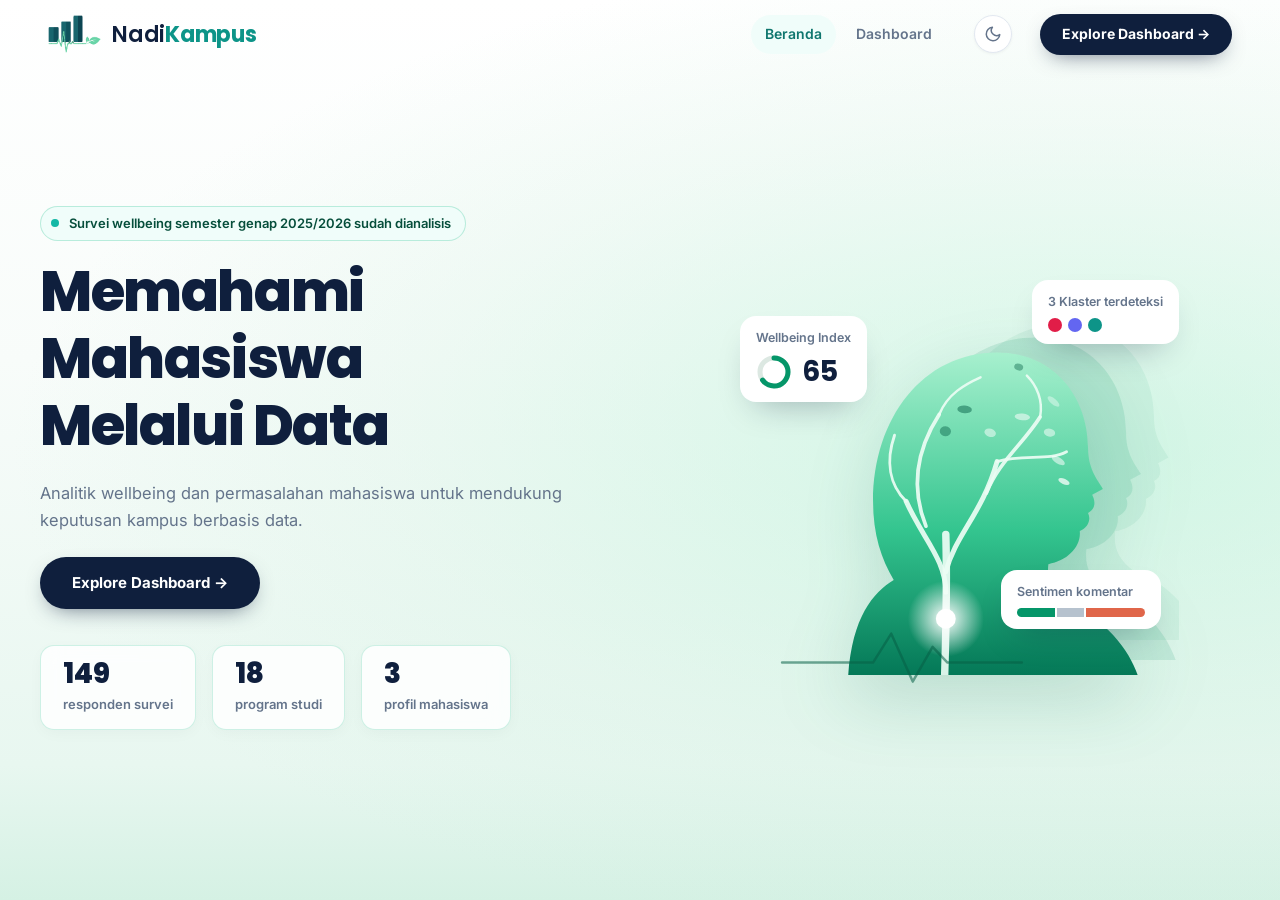
==== frontend/index.html @ b90a8f6f "style(fonts): inject direct Poppins and Inter import, refresh cachebuster v3, and force Times New Ro" ====
<!DOCTYPE html>
<html lang="id">
<head>
  <meta charset="UTF-8" />
  <meta name="viewport" content="width=device-width, initial-scale=1, viewport-fit=cover" />
  <title>NadiKampus — Analitik Wellbeing &amp; Permasalahan Mahasiswa</title>
  <meta name="description" content="Analitik wellbeing dan permasalahan mahasiswa untuk mendukung keputusan kampus berbasis data." />
  <link rel="icon" type="image/png" href="img/logo_mark.png" />
  <link rel="preconnect" href="https://fonts.googleapis.com" />
  <link rel="preconnect" href="https://fonts.gstatic.com" crossorigin />
  <link href="https://fonts.googleapis.com/css2?family=Inter:ital,opsz,wght@0,14..32,400..800;1,14..32,400..800&family=Poppins:ital,wght@0,500;0,600;0,700;0,800;1,500;1,600&display=swap" rel="stylesheet" />
  <script>
    (function() {
      var t = localStorage.getItem('nk_theme') || 'light';
      document.documentElement.setAttribute('data-theme', t);
      document.documentElement.style.colorScheme = t;
    })();
  </script>
  <link rel="stylesheet" href="css/style.css?v=20261113_font_refresh_v3" />
  <style>
    /* CRITICAL MOBILE STYLING (PORSI HP MURNI) */
    @media (max-width: 860px) {
      body.page-landing {
        overflow-x: hidden !important;
        background: #F8FAFC !important;
      }
      .nav {
        position: sticky !important;
        top: 0 !important;
        z-index: 100 !important;
        background: rgba(255, 255, 255, 0.95) !important;
        backdrop-filter: blur(12px) !important;
        -webkit-backdrop-filter: blur(12px) !important;
        border-bottom: 1px solid #E2E8F0 !important;
        box-shadow: 0 1px 4px rgba(15, 23, 42, 0.04) !important;
      }
      .nav__inner {
        padding: 10px 14px !important;
        justify-content: space-between !important;
        gap: 8px !important;
        max-width: 100% !important;
      }
      .nav__links {
        display: none !important;
      }
      .brand__logo-img {
        height: 30px !important;
      }
      .brand__name {
        font-size: 17px !important;
      }
      .nav__inner .btn {
        padding: 7px 12px !important;
        font-size: 12px !important;
        border-radius: 999px !important;
        white-space: nowrap !important;
      }

      /* Hero Section Porsi HP: Tanpa Jarak Kosong Raksasa */
      .hero {
        min-height: auto !important;
        height: auto !important;
        padding: 24px 14px 44px !important;
        background: linear-gradient(180deg, #FFFFFF 0%, #F0FDF4 45%, #DCFCE7 100%) !important;
        background-size: 100% 100% !important;
        display: block !important;
      }
      .hero__inner {
        display: flex !important;
        flex-direction: column !important;
        align-items: stretch !important;
        gap: 16px !important;
        width: 100% !important;
      }
      .hero__copy {
        display: flex !important;
        flex-direction: column !important;
        align-items: flex-start !important;
        text-align: left !important;
        width: 100% !important;
      }
      .hero__pill {
        font-size: 11px !important;
        padding: 5px 10px !important;
        margin-bottom: 10px !important;
        line-height: 1.3 !important;
      }
      .hero__title {
        font-size: 26px !important;
        line-height: 1.2 !important;
        margin-bottom: 8px !important;
        letter-spacing: -0.02em !important;
      }
      .hero__title .line {
        display: inline !important;
        overflow: visible !important;
      }
      .hero__title .line > span {
        display: inline !important;
        transform: none !important;
        animation: none !important;
      }
      .hero__sub {
        font-size: 14px !important;
        line-height: 1.5 !important;
        margin-top: 6px !important;
        color: #475569 !important;
      }
      .hero__cta {
        margin-top: 14px !important;
        width: 100% !important;
      }
      .hero__cta .btn {
        width: 100% !important;
        padding: 11px 18px !important;
        font-size: 14px !important;
        border-radius: 12px !important;
        justify-content: center !important;
      }

      /* 3 Fakta Statistik Berdampingan Seimbang */
      .hero__facts {
        display: grid !important;
        grid-template-columns: repeat(3, 1fr) !important;
        gap: 8px !important;
        margin-top: 16px !important;
        width: 100% !important;
      }
      .hero__facts li {
        display: flex !important;
        flex-direction: column !important;
        align-items: center !important;
        justify-content: center !important;
        text-align: center !important;
        padding: 10px 4px !important;
        background: #FFFFFF !important;
        border: 1px solid #E2E8F0 !important;
        border-radius: 12px !important;
        box-shadow: 0 1px 3px rgba(15, 23, 42, 0.04) !important;
      }
      .hero__facts strong {
        font-size: 19px !important;
        color: #0F1F3D !important;
        font-weight: 800 !important;
        line-height: 1 !important;
      }
      .hero__facts span {
        font-size: 10.5px !important;
        color: #64748B !important;
        margin-top: 4px !important;
        line-height: 1.2 !important;
      }

      /* Ilustrasi SVG di Bawah Fakta */
      .hero__art {
        order: 2 !important;
        width: min(85%, 260px) !important;
        margin: 12px auto 0 !important;
        position: relative !important;
      }
      .hero__art .art {
        width: 100% !important;
        height: auto !important;
        max-height: 240px !important;
      }
      .chip {
        padding: 5px 8px !important;
        border-radius: 8px !important;
      }
      .chip__label {
        font-size: 9px !important;
      }
      .chip__row b {
        font-size: 15px !important;
      }
      .chip--c {
        display: none !important;
      }
      .chip--a {
        left: -4% !important;
        top: 4% !important;
        transform: scale(0.85) !important;
      }
      .chip--b {
        right: -4% !important;
        top: 2% !important;
        transform: scale(0.85) !important;
      }
    }
  </style>
</head>
<body class="page-landing">
  <a class="skip" href="dashboard.html">Lewati ke dashboard</a>

  <!-- ============ NAVBAR ============ -->
  <header class="nav" id="nav">
    <div class="nav__inner">
      <a class="brand" href="index.html" aria-label="NadiKampus, ke beranda">
        <img src="img/logo_mark.png" alt="Logo Nadi Kampus" class="brand__logo-img" />
        <span class="brand__name">Nadi<b>Kampus</b></span>
      </a>
      <nav class="nav__links" aria-label="Navigasi utama">
        <a href="index.html" class="is-current">Beranda</a>
        <a href="dashboard.html">Dashboard</a>
      </nav>
      <button class="theme-toggle-btn" type="button" aria-label="Ganti mode gelap/terang" title="Mode Gelap / Terang">
        <svg class="theme-icon-sun" viewBox="0 0 24 24" width="18" height="18" fill="none" stroke="currentColor" stroke-width="2" stroke-linecap="round" stroke-linejoin="round">
          <circle cx="12" cy="12" r="5"></circle>
          <line x1="12" y1="1" x2="12" y2="3"></line>
          <line x1="12" y1="21" x2="12" y2="23"></line>
          <line x1="4.22" y1="4.22" x2="5.64" y2="5.64"></line>
          <line x1="18.36" y1="18.36" x2="19.78" y2="19.78"></line>
          <line x1="1" y1="12" x2="3" y2="12"></line>
          <line x1="21" y1="12" x2="23" y2="12"></line>
          <line x1="4.22" y1="19.78" x2="5.64" y2="18.36"></line>
          <line x1="18.36" y1="5.64" x2="19.78" y2="4.22"></line>
        </svg>
        <svg class="theme-icon-moon" viewBox="0 0 24 24" width="18" height="18" fill="none" stroke="currentColor" stroke-width="2" stroke-linecap="round" stroke-linejoin="round">
          <path d="M21 12.79A9 9 0 1 1 11.21 3 7 7 0 0 0 21 12.79z"></path>
        </svg>
      </button>
      <a class="btn btn--navy btn--sm" href="dashboard.html">Explore Dashboard &rarr;</a>
    </div>
  </header>

  <main>
    <!-- ============ HERO ============ -->
    <section class="hero hero--landing" id="top">
      <div class="hero__inner">
        <div class="hero__copy">
          <p class="hero__pill"><span class="dot"></span>Survei wellbeing semester genap 2025/2026 sudah dianalisis</p>
          <h1 class="hero__title">
            <span class="line"><span>Memahami</span></span>
            <span class="line"><span>Mahasiswa</span></span>
            <span class="line"><span>Melalui Data</span></span>
          </h1>
          <p class="hero__sub">Analitik wellbeing dan permasalahan mahasiswa untuk mendukung keputusan kampus berbasis data.</p>
          <div class="hero__cta">
            <a class="btn btn--navy" href="dashboard.html">Explore Dashboard &rarr;</a>
          </div>
          <ul class="hero__facts" aria-label="Ringkasan cakupan">
            <li><strong>149</strong><span>responden survei</span></li>
            <li><strong>18</strong><span>program studi</span></li>
            <li><strong>3</strong><span>profil mahasiswa</span></li>
          </ul>
        </div>

        <div class="hero__art" aria-hidden="true">
          <svg class="art" viewBox="0 0 520 540" role="img">
            <defs>
              <linearGradient id="gHead" x1="0" y1="0" x2="0" y2="1">
                <stop offset="0" stop-color="#A7F0CE"/>
                <stop offset="0.55" stop-color="#34C58F"/>
                <stop offset="1" stop-color="#047857"/>
              </linearGradient>
              <radialGradient id="gGlow" cx="0.5" cy="0.5" r="0.5">
                <stop offset="0" stop-color="#fff" stop-opacity="1"/>
                <stop offset="0.45" stop-color="#fff" stop-opacity="0.55"/>
                <stop offset="1" stop-color="#fff" stop-opacity="0"/>
              </radialGradient>
              <path id="headShape" d="M120 520 C125 450 150 420 175 405 C160 380 150 350 150 310 C150 210 210 130 300 130 C370 130 410 185 410 245 C410 270 420 282 428 295 L415 302 C420 312 418 320 410 324 C414 332 410 342 400 346 C402 365 385 382 362 386 C360 405 365 420 385 435 C430 450 460 490 470 520 Z"/>
              <clipPath id="headClip"><use href="#headShape"/></clipPath>
            </defs>

            <!-- bayangan siluet kedua -->
            <use href="#headShape" transform="translate(46,-18)" fill="#059669" opacity=".13"/>
            <use href="#headShape" transform="translate(88,-32) scale(.98)" fill="#059669" opacity=".07"/>

            <!-- siluet utama -->
            <use href="#headShape" fill="url(#gHead)"/>

            <!-- pohon di dalam kepala -->
            <g clip-path="url(#headClip)">
              <g class="tree" fill="none" stroke="#ECFDF5" stroke-linecap="round" stroke-opacity=".92">
                <path d="M236 540 C238 480 240 420 238 350" stroke-width="9"/>
                <path d="M238 420 C238 380 210 355 190 310" stroke-width="6"/>
                <path d="M238 395 C250 350 282 325 300 262" stroke-width="6"/>
                <path d="M214 340 C198 300 198 255 230 205" stroke-width="4.5"/>
                <path d="M287 300 C302 262 332 240 352 208" stroke-width="4.5"/>
                <path d="M190 310 C170 290 165 262 176 230" stroke-width="3.5"/>
                <path d="M300 262 C332 252 362 262 384 250" stroke-width="3.5"/>
                <path d="M230 205 C240 180 262 168 280 160" stroke-width="3"/>
                <path d="M352 208 C356 188 348 170 336 158" stroke-width="3"/>
              </g>
              <g id="leaves"></g>
              <circle cx="238" cy="452" r="46" fill="url(#gGlow)"/>
              <circle class="pulse-core" cx="238" cy="452" r="12" fill="#fff"/>
            </g>

            <!-- garis denyut (nadi) -->
            <path class="pulse-line" d="M40 505 H150 L172 470 L198 528 L222 486 L240 505 H330" fill="none" stroke="#065F46" stroke-width="3" stroke-linecap="round" stroke-linejoin="round" opacity=".55"/>
          </svg>

          <div class="chip chip--a">
            <span class="chip__label">Wellbeing Index</span>
            <span class="chip__row">
              <svg viewBox="0 0 36 36" class="chip__ring"><circle cx="18" cy="18" r="14" fill="none" stroke="#DCE8E2" stroke-width="5"/><circle cx="18" cy="18" r="14" fill="none" stroke="#059669" stroke-width="5" stroke-linecap="round" stroke-dasharray="57 88" transform="rotate(-90 18 18)"/></svg>
              <b>65</b>
            </span>
          </div>
          <div class="chip chip--b">
            <span class="chip__label">3 Klaster terdeteksi</span>
            <span class="chip__dots"><i style="--c:#E11D48"></i><i style="--c:#6366F1"></i><i style="--c:#0D9488"></i></span>
          </div>
          <div class="chip chip--c">
            <span class="chip__label">Sentimen komentar</span>
            <span class="chip__bar"><i style="width:30%;background:#059669"></i><i style="width:22%;background:#B6C2CE"></i><i style="width:48%;background:#E0664A"></i></span>
          </div>
        </div>
      </div>
    </section>
  </main>

  <script src="js/theme.js"></script>
  <script src="js/landing.js"></script>
</body>
</html>
---- frontend/css/style.css ----
@import url('https://fonts.googleapis.com/css2?family=Inter:ital,opsz,wght@0,14..32,400..800;1,14..32,400..800&family=Poppins:ital,wght@0,500;0,600;0,700;0,800;1,500;1,600&display=swap');
/* =========================================================
   NadiKampus — stylesheet
   Palet: emerald, putih, navy gelap
   Tipografi: Fraunces (judul) + Plus Jakarta Sans (isi)
   ========================================================= */
:root {
  --navy: #0F1F3D;
  --navy-2: #1E293B;
  --band: #0B5A48;
  --em-800: #064E3B;
  --em-700: #0F766E;
  --em-600: #0D9488;          /* Teal-Emerald Modern */
  --em-500: #14B8A6;
  --em-200: #99F6E4;
  --em-100: #CCFBF1;
  --mint: #F0FDFA;
  --paper: #F8FAFC;           /* Canvas Slate-Tinted */
  --canvas-bg: #F1F5F9;       /* Latar Belakang Dashboard Berlapis */
  --white: #FFFFFF;
  --line: #E2E8F0;           /* Border Halus Modern */
  --ink: #0F172A;
  --muted: #64748B;          /* Teks Muted Lebih Tajam */
  --coral: #F43F5E;          /* Rose-Crimson Modern */
  --amber: #F59E0B;          /* Radiant Warm Gold */
  --blue: #4F46E5;           /* Electric Indigo Modern */

  --r-shell: 28px;
  --r-card: 18px;
  --r-inner: 12px;

  --serif: 'Poppins', -apple-system, BlinkMacSystemFont, sans-serif;
  --sans: 'Inter', -apple-system, BlinkMacSystemFont, sans-serif;
  --ease: cubic-bezier(.2, .8, .2, 1);
}

*, *::before, *::after { box-sizing: border-box; }
html { scroll-behavior: smooth; scroll-padding-top: 76px; }
html, body { overflow-x: hidden; }
body {
  margin: 0;
  font-family: var(--sans);
  font-size: 16px;
  line-height: 1.6;
  color: var(--ink);
  background: var(--white);
  -webkit-font-smoothing: antialiased;
}
h1, h2, h3, h4, h5, p { margin: 0; }
h1, h2, h3, h4, h5, .card__head h4, .brand__name, .crumb-title {
  font-family: var(--serif);
  letter-spacing: -0.015em;
}
button, select { font: inherit; color: inherit; }
button { cursor: pointer; }
ul, ol { margin: 0; padding: 0; list-style: none; }
svg { display: block; }
:focus-visible { outline: 3px solid var(--em-500); outline-offset: 3px; border-radius: 6px; }

.skip { position: absolute; left: -999px; top: 8px; background: var(--navy); color: #fff; padding: 8px 14px; border-radius: 8px; z-index: 100; }
.skip:focus { left: 8px; }

/* ---------- Tombol ---------- */
.btn {
  display: inline-flex; align-items: center; justify-content: center; gap: 8px;
  padding: 15px 30px; border-radius: 999px; border: 2px solid transparent;
  font-weight: 700; font-size: 15px; text-decoration: none; line-height: 1.2;
  transition: transform .25s var(--ease), background .25s, color .25s, border-color .25s, box-shadow .25s;
}
.btn:hover { transform: translateY(-2px); }
.btn:active { transform: translateY(0); }
.btn--navy { background: var(--navy); color: #fff; box-shadow: 0 8px 22px -10px rgba(15, 31, 61, .7); }
.btn--navy:hover { background: var(--navy-2); box-shadow: 0 12px 26px -10px rgba(15, 31, 61, .75); }
.btn--ghost { color: var(--navy); border-color: var(--navy); background: transparent; }
.btn--ghost:hover { background: var(--navy); color: #fff; }
.btn--em { background: var(--em-600); color: #fff; }
.btn--em:hover { background: var(--em-700); }
.btn--outline { border-color: var(--em-600); color: var(--em-700); background: #fff; }
.btn--outline:hover { background: var(--mint); }
.btn--sm { padding: 10px 20px; font-size: 14px; white-space: nowrap; }

/* ---------- Navbar ---------- */
.nav {
  position: fixed; inset: 0 0 auto 0; z-index: 50;
  transition: background .3s, box-shadow .3s, backdrop-filter .3s;
}
.nav.is-stuck { background: rgba(255, 255, 255, .95); backdrop-filter: blur(14px); box-shadow: 0 1px 0 var(--line); }
.nav__inner { max-width: 1240px; margin: 0 auto; padding: 14px 28px; display: flex; align-items: center; gap: 28px; }
.brand { display: inline-flex; align-items: center; gap: 10px; color: var(--em-600); text-decoration: none; }
.brand__mark { width: 34px; height: 34px; }
.brand__logo-img { height: 38px; width: auto; object-fit: contain; display: block; }
.brand__name { font-family: var(--serif); font-size: 22px; font-weight: 600; color: var(--navy); letter-spacing: -.01em; }
.brand__name b { font-weight: 700; color: var(--em-600); }
.nav__links { margin-left: auto; display: flex; gap: 6px; }
.nav__links a {
  padding: 8px 14px; border-radius: 999px; font-size: 14px; font-weight: 600; color: var(--muted); text-decoration: none;
  transition: color .2s, background .2s;
}
.nav__links a:hover { color: var(--navy); background: var(--mint); }
.nav__links a.is-current { color: var(--em-700); background: var(--mint); }

/* ---------- Hero ---------- */
.hero {
  --p: 0;
  position: relative;
  min-height: 100vh;
  display: flex;
  align-items: center;
  padding: 96px 24px 60px;
  background: radial-gradient(120% 80% at 85% 50%, rgba(167, 240, 206, 0.45) 0%, rgba(207, 240, 223, 0.25) 45%, rgba(255, 255, 255, 0) 70%),
              linear-gradient(180deg, #FFFFFF 0%, #F8FCFA 40%, #E8F7F0 85%, #D5F1E4 100%);
  overflow: hidden;
}
.hero__inner {
  position: relative; z-index: 2; max-width: 1200px; width: 100%; margin: 0 auto;
  display: grid; grid-template-columns: 1.05fr 0.95fr; gap: 36px; align-items: center;
}
.hero__pill {
  display: inline-flex; align-items: center; gap: 10px;
  padding: 6px 14px 6px 10px; border-radius: 999px; background: var(--mint); color: var(--em-800);
  font-size: 13px; font-weight: 600; margin-bottom: 20px;
  border: 1px solid rgba(16, 185, 129, 0.25);
}
.hero__pill .dot { width: 8px; height: 8px; border-radius: 50%; background: var(--em-500); box-shadow: 0 0 0 0 rgba(16, 185, 129, .6); animation: ping 2.4s infinite; }
@keyframes ping { 70% { box-shadow: 0 0 0 9px rgba(16, 185, 129, 0); } 100% { box-shadow: 0 0 0 0 rgba(16, 185, 129, 0); } }

.hero__title {
  font-family: var(--serif); font-weight: 800; color: var(--navy);
  font-size: clamp(34px, 4.4vw, 56px); line-height: 1.12; letter-spacing: -.025em;
}
.hero__title .line { display: block; overflow: hidden; padding-bottom: .08em; }
.hero__title .line > span { display: inline-block; transform: translateY(105%); animation: lineUp .95s var(--ease) forwards; }
.hero__title .line:nth-child(2) > span { animation-delay: .12s; }
.hero__title .line:nth-child(3) > span { animation-delay: .24s; }
@keyframes lineUp { to { transform: none; } }

.hero__sub { margin-top: 18px; max-width: 32em; font-size: 16.5px; line-height: 1.6; color: var(--muted); }
.hero__cta { margin-top: 24px; display: flex; flex-wrap: wrap; gap: 12px; }
.hero__facts {
  margin-top: 36px;
  display: flex;
  gap: 16px;
  flex-wrap: wrap;
}
.hero__facts li {
  display: flex;
  flex-direction: column;
  padding: 14px 22px;
  background: rgba(255, 255, 255, 0.85);
  backdrop-filter: blur(10px);
  -webkit-backdrop-filter: blur(10px);
  border: 1px solid rgba(16, 185, 129, 0.2);
  border-radius: 14px;
  box-shadow: 0 4px 16px -2px rgba(15, 23, 42, 0.04);
  transition: transform .25s ease, box-shadow .25s ease, border-color .25s ease;
}
.hero__facts li:hover {
  transform: translateY(-2px);
  border-color: rgba(16, 185, 129, 0.45);
  box-shadow: 0 8px 24px -4px rgba(16, 185, 129, 0.12);
}
.hero__facts strong {
  font-family: var(--serif);
  font-size: 28px;
  line-height: 1;
  color: var(--navy);
  font-weight: 800;
}
.hero__facts span {
  font-size: 13px;
  color: var(--muted);
  margin-top: 6px;
  font-weight: 600;
}

.hero__art { position: relative; justify-self: center; width: min(100%, 430px); }
.art { width: 100%; height: auto; filter: drop-shadow(0 24px 34px rgba(6, 95, 70, .16)); }
.leaf { transform-box: fill-box; transform-origin: center; animation: leafFade .8s var(--ease) backwards; }
@keyframes leafFade { from { opacity: 0; transform: scale(.2) rotate(-40deg); } }
.pulse-core { transform-box: fill-box; transform-origin: center; animation: beat 2.2s ease-in-out infinite; }
@keyframes beat { 0%, 100% { transform: scale(1); } 12% { transform: scale(1.35); } 24% { transform: scale(1); } 36% { transform: scale(1.2); } }
.pulse-line { stroke-dasharray: 420; stroke-dashoffset: 420; animation: draw 2.4s .4s var(--ease) forwards; }
@keyframes draw { to { stroke-dashoffset: 0; } }

.chip {
  position: absolute; background: #fff; border-radius: 16px; padding: 12px 16px;
  box-shadow: 0 16px 34px -16px rgba(15, 31, 61, .35); display: flex; flex-direction: column; gap: 6px;
  animation: floaty 6s ease-in-out infinite; font-size: 13px;
}
.chip__label { color: var(--muted); font-weight: 600; font-size: 12.5px; }
.chip__row { display: flex; align-items: center; gap: 10px; }
.chip__row b { font-family: var(--serif); font-size: 28px; line-height: 1; color: var(--navy); }
.chip__ring { width: 36px; height: 36px; }
.chip__dots { display: flex; gap: 6px; }
.chip__dots i { width: 14px; height: 14px; border-radius: 50%; background: var(--c); }
.chip__bar { display: flex; width: 128px; height: 9px; border-radius: 9px; overflow: hidden; gap: 2px; }
.chip__bar i { display: block; height: 100%; }
.chip--a { left: -2%; top: 16%; animation-delay: -1s; }
.chip--b { right: 0; top: 8%; animation-delay: -3s; }
.chip--c { right: 4%; bottom: 14%; animation-delay: -4.5s; }
@keyframes floaty { 0%, 100% { transform: translateY(0); } 50% { transform: translateY(-10px); } }

.hero__wave { position: absolute; left: 0; right: 0; bottom: -1px; width: 100%; height: 110px; z-index: 1; }

/* ---------- Band emerald ---------- */
.band { position: relative; background: var(--band); color: #fff; padding: 46px 28px 190px; }
.band__inner { max-width: 1240px; margin: 0 auto; }
.band__checks { display: grid; grid-template-columns: repeat(4, 1fr); gap: 22px; padding-bottom: 46px; border-bottom: 1px solid rgba(255, 255, 255, .16); }
.band__checks li { display: flex; align-items: center; gap: 12px; font-weight: 600; font-size: 15.5px; }
.band__checks svg { width: 22px; height: 22px; flex: none; fill: none; stroke: var(--em-200); stroke-width: 2.6; stroke-linecap: round; stroke-linejoin: round; }

.band__head { margin: 70px 0 44px; max-width: 46em; }
.band__head h2 { font-family: var(--serif); font-weight: 600; font-size: clamp(30px, 3.8vw, 48px); line-height: 1.12; letter-spacing: -.02em; }
.band__head p { margin-top: 16px; color: rgba(255, 255, 255, .78); font-size: 17.5px; max-width: 36em; }

.steps { display: grid; grid-template-columns: repeat(4, 1fr); gap: 20px; position: relative; }
.steps li {
  background: rgba(255, 255, 255, .07); border: 1px solid rgba(255, 255, 255, .14);
  border-radius: 20px; padding: 26px 24px 28px;
  transition: background .3s, transform .35s var(--ease), border-color .3s;
}
.steps li:hover { background: rgba(255, 255, 255, .13); transform: translateY(-6px); border-color: rgba(167, 240, 206, .5); }
.steps__n {
  display: inline-grid; place-items: center; width: 34px; height: 34px; border-radius: 50%;
  background: var(--em-200); color: var(--em-800); font-weight: 700; font-size: 15px; margin-bottom: 18px;
}
.steps h3 { font-family: var(--serif); font-size: 22px; font-weight: 600; margin-bottom: 10px; }
.steps p { font-size: 15px; line-height: 1.6; color: rgba(255, 255, 255, .78); }
.band__wave { position: absolute; left: 0; right: 0; bottom: -1px; width: 100%; height: 110px; }

/* ---------- Dashboard ---------- */
.dash { background: var(--paper); padding: 30px 28px 110px; }
.dash__inner { max-width: 1240px; margin: 0 auto; }
.dash__head { display: flex; align-items: flex-end; justify-content: space-between; gap: 24px; flex-wrap: wrap; margin-bottom: 28px; }
.dash__head h2 { font-family: var(--serif); font-size: clamp(32px, 4vw, 48px); font-weight: 600; letter-spacing: -.02em; line-height: 1.1; }
.dash__meta { margin-top: 10px; color: var(--muted); font-size: 15px; }
.dash__meta em { font-style: normal; background: #FFF4DB; color: #8A5A05; padding: 2px 10px; border-radius: 999px; font-size: 13px; font-weight: 600; }

.select { display: inline-flex; align-items: center; gap: 12px; background: #fff; border: 1px solid var(--line); border-radius: 999px; padding: 6px 8px 6px 18px; font-size: 14px; font-weight: 600; color: var(--muted); transition: border-color .2s, box-shadow .2s; }
.select:hover, .select:focus-within { border-color: var(--em-500); box-shadow: 0 0 0 4px rgba(16, 185, 129, .12); }
.select select { appearance: none; border: 0; background: var(--mint) url("data:image/svg+xml,%3Csvg xmlns='http://www.w3.org/2000/svg' width='12' height='8' viewBox='0 0 12 8'%3E%3Cpath d='M1 1.5l5 5 5-5' fill='none' stroke='%23047857' stroke-width='2' stroke-linecap='round'/%3E%3C/svg%3E") no-repeat right 14px center; padding: 9px 38px 9px 16px; border-radius: 999px; font-weight: 700; color: var(--em-800); cursor: pointer; }
.select select:focus-visible { outline: 2px solid var(--em-500); }

.shell {
  display: grid; grid-template-columns: 250px 1fr; gap: 0;
  background: #fff; border: 1px solid var(--line); border-radius: var(--r-shell);
  box-shadow: 0 30px 60px -40px rgba(6, 95, 70, .35);
  overflow: hidden;
}
.side { background: var(--navy); color: #fff; padding: 22px 16px; display: flex; flex-direction: column; justify-content: space-between; gap: 24px; }
.tabs { display: flex; flex-direction: column; gap: 6px; position: sticky; top: 92px; }
.tab {
  display: flex; align-items: center; gap: 12px; text-align: left; padding: 13px 14px; border-radius: 14px;
  background: transparent; border: 0; color: rgba(255, 255, 255, .72); font-weight: 600; font-size: 14.5px; line-height: 1.3;
  transition: background .25s, color .25s, transform .25s var(--ease);
}
.tab svg { width: 20px; height: 20px; flex: none; fill: none; stroke: currentColor; stroke-width: 1.8; stroke-linecap: round; stroke-linejoin: round; }
.tab:hover { background: rgba(255, 255, 255, .08); color: #fff; transform: translateX(3px); }
.tab.is-active { background: var(--em-600); color: #fff; box-shadow: 0 10px 22px -12px rgba(16, 185, 129, .9); }
.side__note { font-size: 12.5px; line-height: 1.55; color: rgba(255, 255, 255, .62); padding: 14px; border-radius: 14px; background: rgba(255, 255, 255, .06); }
.side__note strong { display: block; color: #fff; margin-bottom: 4px; font-size: 13px; }

.stage { padding: 34px 34px 40px; min-width: 0; background: linear-gradient(180deg, #fff 0%, #FBFDFC 100%); }
.view { display: none; }
.view.is-active { display: block; animation: viewIn .45s var(--ease); }
@keyframes viewIn { from { opacity: 0; transform: translateY(10px); } to { opacity: 1; transform: none; } }
.view__head { margin-bottom: 24px; }
.view__head h3 { font-family: var(--serif); font-size: 28px; font-weight: 600; letter-spacing: -.015em; line-height: 1.2; }
.view__head h3 span { color: var(--em-700); }
.view__head p { color: var(--muted); margin-top: 6px; max-width: 46em; font-size: 15.5px; }

/* kartu umum */
.card {
  background: #fff; border: 1px solid var(--line); border-radius: var(--r-card); padding: 22px 24px 24px;
  transition: box-shadow .3s var(--ease), transform .3s var(--ease), border-color .3s;
}
.card:hover { box-shadow: 0 18px 40px -26px rgba(6, 95, 70, .45); border-color: #BFD9CD; }
.card__head { display: flex; align-items: center; justify-content: space-between; gap: 14px; flex-wrap: wrap; margin-bottom: 14px; }
.card__head h4 { font-size: 17px; font-weight: 700; }
.card__hint { color: var(--muted); font-size: 14px; margin: -6px 0 14px; }
.grid2 { display: grid; grid-template-columns: 1.35fr 1fr; gap: 20px; margin-bottom: 20px; }
.grid2--profile { grid-template-columns: 1.3fr 1fr; }
.grid2--voice { grid-template-columns: 1fr 1.25fr; }
.card.flash { animation: flash 1.5s var(--ease); }
@keyframes flash { 0%, 100% { box-shadow: 0 0 0 0 rgba(16, 185, 129, 0); } 30% { box-shadow: 0 0 0 6px rgba(16, 185, 129, .35); } }

/* segmented / chip */
.seg { display: inline-flex; flex-wrap: wrap; gap: 4px; background: var(--mint); padding: 4px; border-radius: 18px; }
.seg--wrap { margin-bottom: 22px; }
.seg__btn {
  display: inline-flex; align-items: center; gap: 7px; border: 0; background: transparent; color: var(--muted);
  padding: 7px 14px; border-radius: 999px; font-size: 13px; font-weight: 600; transition: background .2s, color .2s, box-shadow .2s;
}
.seg__btn i { width: 9px; height: 9px; border-radius: 50%; opacity: .35; transition: opacity .2s; }
.seg__btn:hover { color: var(--navy); }
.seg__btn[aria-pressed="true"] { background: #fff; color: var(--navy); box-shadow: 0 2px 8px -3px rgba(15, 31, 61, .3); }
.seg__btn[aria-pressed="true"] i { opacity: 1; }

/* KPI */
.kpis { display: grid; grid-template-columns: repeat(4, 1fr); gap: 16px; margin-bottom: 20px; }
.kpi {
  --c: var(--em-600);
  position: relative; background: #fff; border: 1px solid var(--line); border-radius: var(--r-card); padding: 18px 18px 16px;
  overflow: hidden; cursor: pointer; user-select: none;
  transition: transform .35s var(--ease), box-shadow .35s var(--ease), border-color .3s, background .3s;
}
.kpi::before { content: ""; position: absolute; left: 0; right: 0; top: 0; height: 4px; background: var(--c); transform: scaleX(.18); transform-origin: left; transition: transform .5s var(--ease); }
.kpi:hover, .kpi:focus-visible { transform: translateY(-5px); box-shadow: 0 18px 36px -20px var(--c); border-color: var(--c); }
.kpi:hover::before, .kpi:focus-visible::before { transform: scaleX(1); }
.kpi.is-selected {
  border-color: var(--c);
  box-shadow: 0 0 0 2px var(--c), 0 18px 36px -20px var(--c);
  background: #FAFDFB;
}
.kpi.is-selected::before { transform: scaleX(1); }
.kpi__top { display: flex; flex-wrap: wrap; align-items: center; justify-content: space-between; gap: 6px 8px; min-height: 48px; align-content: flex-start; }
.kpi__label { font-size: 13.5px; font-weight: 700; color: var(--muted); }
.kpi__main { display: flex; align-items: center; justify-content: center; margin: 12px 0 10px; }
.kpi__ring { position: relative; width: 96px; height: 96px; flex: none; display: flex; align-items: center; justify-content: center; }
.ring__val { transition: stroke-dashoffset 1.1s var(--ease); }
.kpi__num { position: absolute; inset: 0; display: grid; place-items: center; font-family: var(--serif); font-size: 30px; font-weight: 800; color: var(--navy); }
.kpi__side { display: none; }
.kpi__foot { display: flex; align-items: center; justify-content: space-between; gap: 8px; margin-top: 12px; }
.kpi__action-hint { font-size: 11px; font-weight: 700; color: var(--c); background: var(--mint); padding: 2px 8px; border-radius: 999px; transition: background .2s, color .2s; }
.kpi:hover .kpi__action-hint { background: var(--c); color: #fff; }
.kpi > .delta { display: block; margin-top: 12px; }
.spark { max-width: 100%; height: auto; }
.spark-node { cursor: pointer; }
.spark-node:hover .spark-dot { r: 5; fill: var(--c); filter: drop-shadow(0 0 4px var(--c)); }
.kpi__about { max-height: 0; overflow: hidden; opacity: 0; font-size: 12.5px; line-height: 1.5; color: var(--muted); transition: max-height .45s var(--ease), opacity .35s, margin .35s; }
.kpi:hover .kpi__about, .kpi:focus-visible .kpi__about { max-height: 120px; opacity: 1; margin-top: 10px; }

/* Expanded breakdown drawer inside KPI card */
.kpi__expanded { margin-top: 14px; padding-top: 12px; border-top: 1px dashed var(--line); animation: expandIn .25s ease; }
@keyframes expandIn { from { opacity: 0; transform: translateY(-4px); } to { opacity: 1; transform: none; } }
.kpi__expanded-header { display: flex; justify-content: space-between; align-items: center; font-size: 11.5px; font-weight: 700; color: var(--muted); margin-bottom: 8px; }
.kpi__benchmark { color: var(--em-700); font-weight: 600; }
.kpi__mo-chips { display: grid; grid-template-columns: repeat(6, 1fr); gap: 4px; }
.kpi__chip { display: flex; flex-direction: column; align-items: center; padding: 4px 2px; border-radius: 6px; background: #F1F6F3; font-size: 11px; border: 1px solid transparent; transition: all .2s; }
.kpi__chip.is-curr { background: var(--mint); border-color: var(--em-500); font-weight: 700; }
.kpi__chip-mo { color: var(--muted); font-size: 10px; }
.kpi__chip-val { color: var(--navy); font-size: 12px; }
.kpi__hint-msg { font-size: 11px; color: var(--muted); margin-top: 8px; line-height: 1.4; }

.pill { font-size: 11.5px; font-weight: 700; padding: 3px 10px; border-radius: 999px; white-space: nowrap; }
.pill--good { background: #DDF6EA; color: #04694A; }
.pill--warn { background: #FFF1D3; color: #8A5A05; }
.pill--bad  { background: #FDE4DD; color: #A93A20; }
.delta { font-size: 11.5px; font-weight: 700; white-space: nowrap; }
.delta--good { color: var(--em-700); }
.delta--bad { color: #B9432A; }

/* Grafik garis */
.chart { position: relative; }
.lc { width: 100%; height: auto; overflow: visible; }
.lc__grid { stroke: #E6EEEA; stroke-width: 1; }
.lc__grid--v { stroke-dasharray: 3 4; }
.lc__tick { fill: #7A8CA0; font-size: 12px; font-family: var(--sans); }
.lc__tick--x { font-size: 12.5px; font-weight: 600; fill: #566A80; }
.lc__path { filter: none !important; transition: stroke-width .2s, opacity .2s; }
@keyframes lineDraw { to { stroke-dashoffset: 0; } }
.lc__pt { opacity: 0; pointer-events: none; transition: opacity .2s ease, r .2s; }
.lc__cross { stroke: #9FB6AA; stroke-width: 1.5; stroke-dasharray: 4 4; pointer-events: none; }
.tip {
  position: absolute; top: 4px; transform: translateX(-50%); pointer-events: none;
  background: var(--navy); color: #fff; padding: 10px 14px; border-radius: 12px; font-size: 12.5px; min-width: 150px;
  display: flex; flex-direction: column; gap: 5px; box-shadow: 0 14px 30px -12px rgba(15, 31, 61, .6);
}
.tip[hidden] { display: none; }
.tip b { font-size: 12px; opacity: .7; }
.tip span { display: flex; align-items: center; gap: 8px; }
.tip i { width: 8px; height: 8px; border-radius: 50%; }
.tip em { margin-left: auto; font-style: normal; font-weight: 700; }

/* Insight */
.insights { display: flex; flex-direction: column; gap: 16px; }
.ins { display: grid; grid-template-columns: 12px 1fr; gap: 14px; padding-bottom: 16px; border-bottom: 1px solid #EDF3F0; }
.ins:last-child { border-bottom: 0; padding-bottom: 0; }
.ins__dot { width: 10px; height: 10px; border-radius: 50%; margin-top: 7px; background: var(--blue); }
.ins--good .ins__dot { background: var(--em-500); }
.ins--warn .ins__dot { background: var(--amber); }
.ins--bad .ins__dot { background: var(--coral); }
.ins h5 { font-size: 15px; font-weight: 700; line-height: 1.35; }
.ins p { font-size: 14px; color: var(--muted); margin-top: 3px; }
.link { background: none; border: 0; padding: 0; margin-top: 6px; color: var(--em-700); font-weight: 700; font-size: 13.5px; text-decoration: underline; text-underline-offset: 3px; text-decoration-thickness: 1.5px; }
.link:hover { color: var(--em-800); }

/* Bar fakultas */
.fbars { display: flex; flex-direction: column; gap: 6px; }
.fbar {
  --c: var(--em-600);
  display: grid; grid-template-columns: 150px 1fr 40px; align-items: center; gap: 14px; text-align: left;
  background: transparent; border: 1px solid transparent; border-radius: 12px; padding: 9px 12px;
  transition: background .2s, border-color .2s, transform .25s var(--ease);
}
.fbar:hover { background: var(--mint); transform: translateX(4px); }
.fbar.is-sel { background: var(--mint); border-color: var(--c); }
.fbar__name { font-size: 14px; font-weight: 600; }
.fbar__track { position: relative; height: 12px; border-radius: 12px; background: #EAF1EE; }
.fbar__track i { display: block; height: 100%; border-radius: 12px; background: var(--c); transform-origin: left; animation: grow .9s var(--ease) both; }
.fbar__track u { position: absolute; top: -4px; bottom: -4px; width: 2px; background: var(--navy); border-radius: 2px; text-decoration: none; }
.fbar__val { font-weight: 700; text-align: right; font-size: 14px; }
.fbars__legend { font-size: 12.5px; color: var(--muted); margin-top: 8px; display: flex; align-items: center; gap: 8px; }
.fbars__legend u { width: 2px; height: 14px; background: var(--navy); }
@keyframes grow { from { transform: scaleX(0); } }

/* Profil */
.lpa-note { display: flex; flex-wrap: wrap; gap: 8px; margin-bottom: 20px; }
.lpa-note span { background: var(--mint); color: var(--em-800); border-radius: 999px; padding: 6px 14px; font-size: 13px; }
.profiles { display: grid; grid-template-columns: repeat(3, 1fr); gap: 18px; margin-bottom: 20px; }
.pcard {
  --c: var(--em-600);
  position: relative; text-align: left; background: #fff; border: 1.5px solid var(--line); border-radius: var(--r-card);
  padding: 18px 18px 20px; display: flex; flex-direction: column; gap: 8px; overflow: hidden;
  transition: transform .35s var(--ease), box-shadow .35s var(--ease), border-color .25s;
}
.pcard:hover { transform: translateY(-6px); box-shadow: 0 22px 40px -26px var(--c); border-color: var(--c); }
.pcard.is-sel { border-color: var(--c); box-shadow: 0 0 0 3px color-mix(in srgb, var(--c) 22%, transparent); }
.pcard__pct { font-family: var(--serif); font-size: 44px; line-height: 1; font-weight: 600; color: var(--c); }
.pcard__pct small { font-size: 20px; margin-left: 2px; }
.pcard h4 { font-size: 15px; font-weight: 700; line-height: 1.3; }
.pcard__n { font-size: 13px; color: var(--muted); }
.pcard__bar { height: 6px; border-radius: 6px; background: #EAF1EE; margin-top: 4px; }
.pcard__bar i { display: block; height: 100%; border-radius: 6px; background: var(--c); transform-origin: left; animation: grow .9s var(--ease) both; }

.pl { cursor: pointer; transition: opacity .3s; }
.pl.is-off { opacity: .32; }
.pl.is-off:hover { opacity: .8; }
.pl__val { font-size: 12.5px; font-weight: 700; font-family: var(--sans); }

#profileDetail { --c: var(--em-600); border-top: 4px solid var(--c); transition: border-color .3s ease; }

/* Profile Detail Navigation Toolbar */
.pd__nav-bar { display: flex; align-items: center; justify-content: space-between; gap: 12px; padding-bottom: 14px; margin-bottom: 16px; border-bottom: 1px solid #EDF3F0; flex-wrap: wrap; }
.pd__nav-title { display: flex; align-items: center; gap: 6px; font-size: 12px; font-weight: 700; color: var(--muted); text-transform: uppercase; letter-spacing: .04em; }
.pd__tabs { display: flex; align-items: center; gap: 8px; flex-wrap: wrap; }
.pd__tab { display: inline-flex; align-items: center; gap: 7px; padding: 6px 12px; border-radius: 8px; border: 1px solid #E2E8F0; background: #FFFFFF; color: #475569; font-size: 12px; font-weight: 600; cursor: pointer; transition: all .2s ease; line-height: 1.2; }
.pd__tab:hover { background: #F8FAFC; border-color: #CBD5E1; color: var(--navy); }
.pd__tab.is-active { background: #FFFFFF; border-color: var(--tc, var(--em-600)); border-width: 1.5px; color: var(--navy); box-shadow: 0 2px 6px rgba(0,0,0,0.06); }
.pd__tab-dot { width: 8px; height: 8px; border-radius: 50%; background: var(--tc, #94A3B8); flex-shrink: 0; }
.pd__tab-label { font-weight: 800; color: var(--navy); }
.pd__tab-name { color: #64748B; font-weight: 500; font-size: 11.5px; }
.pd__tab.is-active .pd__tab-name { color: var(--navy); font-weight: 600; }
.pd__tab-pct { font-size: 10.5px; background: #F1F5F9; padding: 2px 6px; border-radius: 999px; color: #475569; font-weight: 700; }
.pd__tab.is-active .pd__tab-pct { background: rgba(15, 23, 42, 0.08); color: var(--navy); }

.pd__nav-pager { display: inline-flex; align-items: center; gap: 6px; background: #F8FAFC; border: 1px solid #E2E8F0; border-radius: 8px; padding: 3px 6px; }
.pd__pager-btn { display: inline-flex; align-items: center; justify-content: center; width: 26px; height: 26px; border-radius: 6px; border: none; background: transparent; color: #475569; cursor: pointer; transition: all .15s ease; }
.pd__pager-btn:hover { background: #FFFFFF; color: var(--navy); box-shadow: 0 1px 2px rgba(0,0,0,0.05); }
.pd__pager-idx { font-size: 11.5px; font-weight: 700; color: var(--navy); padding: 0 4px; white-space: nowrap; }

.pd__head { display: flex; align-items: center; gap: 10px; margin-bottom: 8px; }
.pd__sw { width: 14px; height: 14px; border-radius: 50%; background: var(--c); flex-shrink: 0; }
.pd__head h4 { font-size: 18px; font-weight: 700; color: var(--navy); }
.pd__desc { font-size: 14.5px; color: var(--muted); line-height: 1.6; }
.pd__traits { margin: 14px 0; display: flex; flex-direction: column; gap: 7px; }
.pd__traits li { position: relative; padding-left: 20px; font-size: 14px; color: var(--navy); }
.pd__traits li::before { content: ""; position: absolute; left: 2px; top: 8px; width: 7px; height: 7px; border-radius: 50%; background: var(--c); }
.pd__means { display: flex; flex-direction: column; gap: 9px; padding: 14px 0; border-top: 1px solid #EDF3F0; border-bottom: 1px solid #EDF3F0; margin-bottom: 14px; }
.mean { display: grid; grid-template-columns: 130px 1fr 110px; align-items: center; gap: 12px; font-size: 13px; color: var(--muted); }
.mean b { color: var(--navy); text-align: right; white-space: nowrap; }
.mean__track { height: 8px; border-radius: 8px; background: #EAF1EE; }
.mean__track i { display: block; height: 100%; border-radius: 8px; transform-origin: left; animation: grow .8s var(--ease) both; }
.pd__need { font-size: 14px; margin-bottom: 16px; line-height: 1.5; }

/* K-Means Cluster Components */
.pcard__header { display: flex; align-items: center; justify-content: space-between; gap: 8px; }
.pcard__badge { font-size: 11.5px; font-weight: 700; padding: 2px 8px; border-radius: 999px; background: rgba(15, 31, 61, .06); color: var(--navy); }
.card__badge { font-size: 12px; font-weight: 600; color: var(--em-800); background: var(--mint); padding: 3px 10px; border-radius: 999px; }

.grid2--cluster-top { display: grid; grid-template-columns: 1.25fr 1fr; gap: 20px; margin-bottom: 20px; }
.card--cluster-detail { border-top: 4px solid var(--c); }
.pd__centroid-tag { display: inline-block; font-size: 12px; color: var(--muted); font-weight: 600; margin-top: 2px; }
.pd__means-title { font-size: 13.5px; font-weight: 700; margin-bottom: 8px; color: var(--navy); }

/* Peta Klaster 2D Standar */
.lc--scatter { width: 100%; height: auto; overflow: visible; }
.sc__axis-mid { stroke: #94A3B8; stroke-width: 1.2; stroke-dasharray: 4 4; opacity: 0.55; }
.sc__dot { cursor: pointer; transition: r .2s, opacity .2s, stroke-width .2s, filter .2s; }
.sc__dot:hover { r: 7.5px !important; stroke: #fff !important; stroke-width: 2.5px !important; opacity: 1 !important; filter: drop-shadow(0 2px 8px rgba(15, 23, 42, 0.4)) !important; }
.sc__centroid { cursor: pointer; transition: transform .2s var(--ease); }
.sc__centroid:hover { transform: scale(1.12); transform-origin: center; }
.sc__centroid-ring { animation: pulseCentroid 2.2s infinite ease-out; transform-box: fill-box; transform-origin: center; }
@keyframes pulseCentroid {
  0% { transform: scale(.8); opacity: .7; }
  70% { transform: scale(1.4); opacity: 0; }
  100% { transform: scale(1.4); opacity: 0; }
}
.sc__centroid-lbl { font-size: 10px; font-weight: 700; font-family: var(--sans); }
.sc__filters g { transition: opacity .2s, transform .2s; }
.sc__filters g:hover { opacity: 0.85; transform: translateY(-1px); }
.tip--scatter { position: absolute; pointer-events: none; z-index: 25; min-width: 200px; transform: translate(-50%, -100%); background: #0F1F3D; color: #fff; padding: 10px 14px; border-radius: 12px; box-shadow: 0 16px 36px -12px rgba(15, 31, 61, 0.6); }

/* Voice */
.donutwrap { display: flex; align-items: center; gap: 26px; flex-wrap: wrap; }
.donut { position: relative; width: 190px; height: 190px; flex: none; }
.dn { width: 100%; height: 100%; }
.dn__seg { cursor: pointer; transition: stroke-width .25s var(--ease), opacity .25s; }
.dn__seg:hover, .dn__seg.is-on, .dn__seg:focus-visible { stroke-width: 32; }
.dn__center { position: absolute; inset: 0; display: flex; flex-direction: column; align-items: center; justify-content: center; pointer-events: none; }
.dn__center b { font-family: var(--serif); font-size: 34px; line-height: 1; font-weight: 600; }
.dn__center span { font-size: 12.5px; color: var(--muted); margin-top: 4px; }
.legend { display: flex; flex-direction: column; gap: 8px; flex: 1; min-width: 150px; }
.lg { display: grid; grid-template-columns: 12px 1fr auto; align-items: center; gap: 10px; padding: 9px 12px; border-radius: 12px; border: 1px solid var(--line); background: #fff; text-align: left; font-size: 14px; transition: background .2s, border-color .2s, transform .2s var(--ease); }
.lg i { width: 12px; height: 12px; border-radius: 50%; }
.lg:hover { background: var(--mint); transform: translateX(3px); }
.lg.is-on { border-color: var(--em-600); background: var(--mint); }

/* Sentimen Overview Bottom Section */
.sent-overview { margin-top: 18px; padding-top: 16px; border-top: 1px solid #EDF3F0; display: flex; flex-direction: column; gap: 12px; }
.sent-kpis { display: grid; grid-template-columns: repeat(3, 1fr); gap: 10px; }
.sent-kpi { background: #F8FAFC; border: 1px solid #E2E8F0; border-radius: 10px; padding: 10px 12px; display: flex; flex-direction: column; gap: 3px; }
.sent-kpi__lbl { font-size: 11px; font-weight: 600; color: #64748B; text-transform: uppercase; letter-spacing: .03em; }
.sent-kpi__val { font-size: 20px; font-weight: 800; font-family: var(--sans); color: var(--navy); line-height: 1.2; }
.sent-kpi__sub { font-size: 11px; color: #94A3B8; }
.sent-highlight { display: flex; align-items: flex-start; gap: 10px; padding: 11px 13px; background: #F8FAFC; border: 1px solid #E2E8F0; border-radius: 10px; }
.sent-highlight__icon { color: #64748B; flex-shrink: 0; margin-top: 2px; }
.sent-highlight__text { font-size: 12px; color: #475569; line-height: 1.5; margin: 0; }
.sent-highlight__text strong { color: var(--navy); }

.topics { display: flex; flex-direction: column; gap: 4px; }
.topic { text-align: left; background: transparent; border: 1px solid transparent; border-radius: 12px; padding: 9px 12px; display: flex; flex-direction: column; gap: 7px; transition: background .2s, border-color .2s, transform .25s var(--ease); }
.topic:hover { background: var(--mint); transform: translateX(4px); }
.topic.is-sel { background: var(--mint); border-color: var(--em-600); }
.topic__row { display: flex; justify-content: space-between; gap: 10px; font-size: 14px; }
.topic__row b { font-size: 14px; }
.topic__name { font-weight: 600; }
.topic__track {
  display: flex;
  width: 100%;
  height: 9px;
  border-radius: 9px;
  overflow: hidden;
  background: #E2E8F0;
  gap: 2px;
}
.topic__track i {
  display: block;
  height: 100%;
  flex-shrink: 0;
  border-radius: 1px;
}
.topics__legend { display: flex; align-items: center; gap: 8px; flex-wrap: wrap; font-size: 12.5px; color: var(--muted); margin-top: 8px; }
.topics__legend i { width: 10px; height: 10px; border-radius: 50%; }
.topics__legend i:not(:first-child) { margin-left: 10px; }

.kw { display: flex; flex-wrap: wrap; align-items: center; gap: 8px; margin-bottom: 16px; }
.kw__lab { font-size: 13.5px; color: var(--muted); }
.kw__chip { background: var(--mint); color: var(--em-800); border-radius: 999px; padding: 5px 14px; font-size: 13px; font-weight: 600; }
.kw .link { margin: 0 0 0 6px; }
.quotes { display: grid; grid-template-columns: repeat(2, 1fr); gap: 14px; }
.quote { border-radius: 12px; padding: 16px 18px; background: #FFFFFF; border: 1px solid #E2E8F0; box-shadow: 0 1px 3px rgba(0, 0, 0, 0.03); transition: transform .2s var(--ease), box-shadow .2s, border-color .2s; }
.quote:hover { transform: translateY(-2px); border-color: #CBD5E1; box-shadow: 0 8px 18px -6px rgba(15, 31, 61, 0.08); }
.quote p { font-family: var(--sans); font-size: 14px; line-height: 1.6; color: #1E293B; margin: 0; }
.quote__meta { display: flex; align-items: center; justify-content: space-between; gap: 8px; margin-top: 12px; padding-top: 10px; border-top: 1px solid #F1F5F9; font-size: 12px; }
.quote__topic { font-weight: 600; color: #475569; }
.quote__bullet { color: #CBD5E1; display: none; }
.quote__sent { font-size: 11px; font-weight: 600; padding: 2px 8px; border-radius: 6px; }
.quote__sent--pos { background: #ECFDF5; color: #047857; }
.quote__sent--neu { background: #F1F5F9; color: #475569; }
.quote__sent--neg { background: #FFF1F2; color: #BE123C; }

.quote--new {
  background: #FAFCFB;
  border-color: #94D3B8;
  animation: quoteSlideIn .4s var(--ease);
}
@keyframes quoteSlideIn {
  from { opacity: 0; transform: translateY(-8px); }
  to { opacity: 1; transform: none; }
}
.quote__new-tag {
  display: inline-block;
  font-size: 11.5px;
  font-weight: 700;
  color: var(--em-700);
  background: var(--mint);
  border: 1px solid var(--em-200);
  border-radius: 6px;
  padding: 2px 8px;
  margin-bottom: 8px;
}
.flash {
  animation: flashHighlight 1.5s ease-out;
}
@keyframes flashHighlight {
  0% { box-shadow: 0 0 0 4px var(--em-500); background: #E7F9F0; }
  100% { box-shadow: none; }
}

/* Chat Box: Kotak Suara & Keluh Kesah Mahasiswa */
.card--voice-chat {
  margin-top: 24px;
  margin-bottom: 24px;
  border: 1.5px solid var(--em-200);
  background: linear-gradient(180deg, #FFFFFF 0%, #F5FBF8 100%);
  box-shadow: 0 8px 24px -12px rgba(6, 95, 70, .15);
}
.card--voice-chat .card__head {
  display: flex;
  justify-content: space-between;
  align-items: flex-start;
  gap: 16px;
}
.voice-chat__header { flex: 1; }
.voice-chat__badge {
  display: inline-flex;
  align-items: center;
  gap: 6px;
  font-size: 12px;
  font-weight: 700;
  color: var(--em-800);
  background: var(--mint);
  padding: 3px 10px;
  border-radius: 999px;
  margin-bottom: 6px;
}
.voice-chat__anon {
  display: inline-flex;
  align-items: center;
  gap: 6px;
  font-size: 12px;
  font-weight: 700;
  color: var(--em-700);
  background: #E8F7F0;
  padding: 5px 12px;
  border-radius: 8px;
  white-space: nowrap;
}
.voice-chat__form {
  display: flex;
  flex-direction: column;
  gap: 14px;
  margin-top: 14px;
}
.voice-chat__textarea {
  width: 100%;
  max-width: 100%;
  box-sizing: border-box;
  padding: 12px 14px;
  border-radius: var(--r-inner);
  border: 1.5px solid var(--line);
  font-family: var(--sans);
  font-size: 14px;
  line-height: 1.55;
  color: var(--ink);
  background: #fff;
  resize: vertical;
  min-height: 96px;
  transition: border-color .2s, box-shadow .2s;
}
.voice-chat__textarea:focus {
  outline: none;
  border-color: var(--em-500);
  box-shadow: 0 0 0 3px rgba(16, 185, 129, .2);
}
.voice-chat__controls {
  display: flex;
  flex-wrap: wrap;
  align-items: center;
  justify-content: space-between;
  gap: 12px;
}
.voice-chat__meta-selects {
  display: flex;
  flex-wrap: wrap;
  align-items: center;
  gap: 10px;
}
.voice-chat__quick {
  display: flex;
  flex-wrap: wrap;
  align-items: center;
  gap: 8px;
  padding-top: 8px;
  border-top: 1px dashed var(--line);
}
.quick-lead {
  font-size: 12.5px;
  font-weight: 700;
  color: var(--muted);
}
.quick-chip {
  background: #F0F4F2;
  color: var(--navy);
  border: 1px solid transparent;
  border-radius: 999px;
  padding: 4px 12px;
  font-size: 12.5px;
  font-weight: 600;
  transition: all .2s;
}
.quick-chip:hover {
  background: var(--mint);
  border-color: var(--em-500);
  color: var(--em-800);
  transform: translateY(-1px);
}

.empty { grid-column: 1 / -1; padding: 24px; text-align: center; color: var(--muted); background: #F6FAF8; border-radius: 14px; }

/* Rekomendasi */
.recos { display: grid; grid-template-columns: repeat(2, 1fr); gap: 18px; }
.reco {
  position: relative; display: flex; flex-direction: column; gap: 10px;
  background: #fff; border: 1px solid var(--line); border-radius: var(--r-card); padding: 22px 22px 22px 26px; overflow: hidden;
  transition: transform .35s var(--ease), box-shadow .35s var(--ease), border-color .3s;
}
.reco::before { content: ""; position: absolute; left: 0; top: 0; bottom: 0; width: 5px; background: var(--pc, var(--em-500)); }
.reco--tinggi { --pc: var(--coral); }
.reco--sedang { --pc: var(--amber); }
.reco--rendah { --pc: var(--em-500); }
.reco:hover { transform: translateY(-5px); box-shadow: 0 24px 44px -28px var(--pc); border-color: var(--pc); }
.reco__top { display: flex; justify-content: space-between; align-items: center; gap: 10px; flex-wrap: wrap; }
.prio { font-size: 12px; font-weight: 700; padding: 4px 12px; border-radius: 999px; }
.prio--tinggi { background: #FDE4DD; color: #A93A20; }
.prio--sedang { background: #FFF1D3; color: #8A5A05; }
.prio--rendah { background: #DDF6EA; color: #04694A; }
.reco__for { font-size: 12.5px; color: var(--muted); font-weight: 600; }
.reco h4 { font-family: var(--serif); font-size: 21px; font-weight: 600; line-height: 1.25; }
.reco > p { font-size: 14.5px; color: var(--muted); }
.reco__why { background: #F3F9F6; padding: 10px 12px; border-radius: 10px; font-size: 13px !important; color: var(--navy) !important; }
.reco__meta { display: grid; grid-template-columns: 1fr 1fr; gap: 12px 18px; margin: 4px 0 6px; }
.reco__meta dt { font-size: 12px; color: var(--muted); font-weight: 600; }
.reco__meta dd { margin: 2px 0 0; font-size: 13.5px; font-weight: 600; }
.reco .btn { align-self: flex-start; margin-top: auto; }

/* Privasi & footer */
.privacy { background: #fff; padding: 90px 28px; }
.privacy__inner { max-width: 760px; margin: 0 auto; text-align: center; }
.privacy h2 { font-family: var(--serif); font-size: clamp(28px, 3.4vw, 40px); font-weight: 600; letter-spacing: -.02em; }
.privacy p { margin-top: 16px; color: var(--muted); font-size: 17px; }
.foot { background: var(--navy); color: rgba(255, 255, 255, .72); padding: 34px 28px; }
.foot__inner { max-width: 1240px; margin: 0 auto; display: flex; align-items: center; justify-content: space-between; gap: 18px; flex-wrap: wrap; font-size: 14px; }
.brand--foot .brand__name, .brand--foot .brand__name b { color: #fff; }
.brand--foot .brand__mark { color: var(--em-500); }
.foot__inner { max-width: 1240px; margin: 0 auto; min-height: 4px; }
.brand--foot .brand__name, .brand--foot .brand__name b { color: #fff; }
.brand--foot .brand__mark { color: var(--em-500); }

/* Tray & toast */
.tray {
  position: fixed; left: 50%; bottom: 22px; transform: translateX(-50%); z-index: 60;
  display: flex; align-items: center; gap: 16px; background: var(--navy); color: #fff; padding: 10px 12px 10px 24px;
  border-radius: 999px; box-shadow: 0 20px 40px -16px rgba(15, 31, 61, .7); font-weight: 600; font-size: 14px;
  animation: viewIn .4s var(--ease);
}
.tray[hidden] { display: none; }
.tray__clear { background: transparent; border: 0; color: rgba(255, 255, 255, .7); padding: 8px 12px; font-weight: 600; font-size: 13.5px; }
.tray__clear:hover { color: #fff; }
.toast {
  position: fixed; left: 50%; bottom: 84px; transform: translate(-50%, 16px); opacity: 0; pointer-events: none; z-index: 70;
  background: #fff; color: var(--navy); border: 1px solid var(--line); padding: 10px 20px; border-radius: 999px; font-weight: 600; font-size: 14px;
  box-shadow: 0 14px 30px -14px rgba(15, 31, 61, .45); transition: opacity .3s, transform .3s var(--ease);
}
.toast.is-on { opacity: 1; transform: translate(-50%, 0); }

/* Reveal saat scroll */
.reveal { opacity: 0; transform: translateY(26px); transition: opacity .9s var(--ease), transform .9s var(--ease); }
.reveal.in { opacity: 1; transform: none; }
.shell.reveal { transition-delay: .12s; }

/* Tata Letak Asli Desktop Dipertahankan Tanpa Memecah Menjadi Vertikal Panjang */
.nav__inner {
  max-width: 1240px;
}
.hero__inner {
  max-width: 1200px;
}
.band__inner {
  max-width: 1240px;
}

/* ---------- Kurangi gerak ---------- */
@media (prefers-reduced-motion: reduce) {
  html { scroll-behavior: auto; }
  *, *::before, *::after { animation-duration: .01ms !important; animation-iteration-count: 1 !important; transition-duration: .01ms !important; }
  .hero__title .line > span { transform: none; }
  .reveal { opacity: 1; transform: none; }
  .pulse-line { stroke-dashoffset: 0; }
}

/* =========================================================
   Aplikasi Dashboard Mandiri (dashboard.html)
   Desain Terpadu: Navy Institusional, Zamrud & Kertas Hangat
   ========================================================= */
.page-app {
  background-color: #F8FAFC;
  background-image: 
    radial-gradient(at 0% 0%, rgba(13, 148, 136, 0.08) 0px, transparent 45%),
    radial-gradient(at 100% 0%, rgba(99, 102, 241, 0.06) 0px, transparent 48%),
    radial-gradient(at 25% 45%, rgba(16, 185, 129, 0.07) 0px, transparent 55%),
    radial-gradient(at 85% 55%, rgba(2, 132, 199, 0.06) 0px, transparent 50%),
    radial-gradient(at 100% 100%, rgba(245, 158, 11, 0.05) 0px, transparent 45%),
    radial-gradient(at 0% 100%, rgba(13, 148, 136, 0.06) 0px, transparent 50%);
  background-attachment: fixed;
  min-height: 100vh;
  color: var(--ink);
}

.app-layout {
  display: flex;
  min-height: 100vh;
  width: 100%;
}

/* =========================================================
   Sidebar Institusional Terpadu (Light Institutional Theme)
   Sesuai Palet Asli: Kertas (#FFFFFF), Zamrud (#059669), Navy (#0F1F3D)
   ========================================================= */
.app-sidebar {
  width: 276px;
  flex: 0 0 276px;
  height: 100vh;
  position: sticky;
  top: 0;
  background: #FFFFFF;
  color: var(--ink);
  display: flex;
  flex-direction: column;
  justify-content: space-between;
  padding: 20px 16px;
  box-sizing: border-box;
  border-right: 1px solid var(--line);
  box-shadow: 2px 0 20px rgba(15, 31, 61, .03);
  z-index: 40;
  overflow: hidden;
  transition: width .3s var(--ease), padding .3s;
}

.app-sidebar__top {
  display: flex;
  flex-direction: column;
  gap: 20px;
}

/* Header Brand & Toggle */
.sidebar-brand-row {
  display: flex;
  align-items: center;
  justify-content: space-between;
  padding: 2px 4px 16px;
  border-bottom: 1px solid var(--line);
}

.brand--app {
  display: flex;
  align-items: center;
  gap: 11px;
  text-decoration: none;
}

.brand--app .brand__mark {
  width: 34px;
  height: 34px;
  color: var(--em-600);
}

.brand--app .brand__logo-img {
  height: 38px;
  width: auto;
  object-fit: contain;
  flex-shrink: 0;
}

.brand--app .brand__name {
  color: var(--navy);
  font-size: 20px;
  font-family: var(--serif);
  font-weight: 600;
  letter-spacing: -.01em;
  line-height: 1.1;
}

.brand--app .brand__name b {
  color: var(--em-600);
  font-weight: 700;
}

.brand--app .brand__tag {
  display: block;
  font-size: 10px;
  color: var(--em-700);
  font-family: var(--sans);
  font-weight: 700;
  letter-spacing: .06em;
  text-transform: uppercase;
  margin-top: 1px;
}

.sidebar-collapse-btn {
  width: 28px;
  height: 28px;
  border-radius: 8px;
  background: #F8FAFC;
  border: 1px solid #E2E8F0;
  color: #64748B;
  display: grid;
  place-items: center;
  cursor: pointer;
  transition: background .2s, color .2s, border-color .2s, transform .2s;
}

.sidebar-collapse-btn:hover {
  background: var(--mint);
  border-color: var(--em-200);
  color: var(--em-700);
}

/* Navigasi Menu */
.app-nav {
  display: flex;
  flex-direction: column;
  gap: 6px;
}

.app-nav__item {
  display: flex;
  align-items: center;
  gap: 11px;
  text-align: left;
  padding: 10px 12px;
  border-radius: 12px;
  background: transparent;
  border: 1px solid transparent;
  color: #475569;
  font-weight: 600;
  font-size: 13.5px;
  line-height: 1.3;
  cursor: pointer;
  transition: background .2s, color .2s, transform .2s var(--ease), border-color .2s, box-shadow .2s;
}

.app-nav__item:hover {
  background: #F0FDF4;
  color: var(--navy);
  border-color: rgba(5, 150, 105, .15);
  transform: translateX(2px);
}

.nav-icon {
  width: 34px;
  height: 34px;
  border-radius: 9px;
  display: grid;
  place-items: center;
  background: #F8FAFC;
  border: 1px solid #E2E8F0;
  color: #64748B;
  flex-shrink: 0;
  transition: background .2s, color .2s, border-color .2s;
}

.app-nav__item:hover .nav-icon {
  background: #DCFCE7;
  border-color: var(--em-200);
  color: var(--em-700);
}

.nav-icon svg {
  width: 17px;
  height: 17px;
  fill: none;
  stroke: currentColor;
  stroke-width: 1.8;
  stroke-linecap: round;
  stroke-linejoin: round;
}

/* Item Aktif: Zamrud Elegan Terpadu */
.app-nav__item.is-active {
  background: linear-gradient(135deg, #ECFDF5 0%, #E6F7EF 100%);
  color: var(--em-800);
  border: 1px solid #A7F0CE;
  border-left: 4px solid var(--em-600);
  box-shadow: 0 4px 12px -3px rgba(5, 150, 105, .12);
}

.app-nav__item.is-active .nav-icon {
  background: var(--em-600);
  border-color: var(--em-600);
  color: #FFFFFF;
  box-shadow: 0 2px 8px rgba(5, 150, 105, .3);
}

.nav-text {
  display: flex;
  flex-direction: column;
  gap: 1px;
  flex: 1;
  min-width: 0;
}

.nav-title {
  font-size: 13.5px;
  font-weight: 700;
  color: var(--navy);
  white-space: nowrap;
}

.app-nav__item.is-active .nav-title {
  color: var(--em-800);
}

.nav-sub {
  font-size: 11px;
  color: #64748B;
  white-space: nowrap;
}

.app-nav__item.is-active .nav-sub {
  color: var(--em-700);
  font-weight: 500;
}

/* Micro Telemetry Badges */
.pulse-chip {
  display: inline-flex;
  align-items: center;
  padding: 2px 8px;
  border-radius: 999px;
  background: #F1F5F9;
  color: #475569;
  font-size: 11px;
  font-weight: 800;
  border: 1px solid #E2E8F0;
}

.app-nav__item.is-active .pulse-chip {
  background: #FFFFFF;
  color: var(--em-700);
  border-color: #A7F0CE;
  box-shadow: 0 1px 3px rgba(5, 150, 105, .12);
}

.cluster-mini-pips {
  display: flex;
  align-items: center;
  gap: 3.5px;
  background: #F8FAFC;
  padding: 4px 6px;
  border-radius: 999px;
  border: 1px solid #E2E8F0;
}

.app-nav__item.is-active .cluster-mini-pips {
  background: #FFFFFF;
  border-color: #A7F0CE;
}

.cluster-mini-pips i {
  width: 6px;
  height: 6px;
  border-radius: 50%;
}

.nlp-soundwave {
  display: flex;
  align-items: flex-end;
  gap: 2.5px;
  height: 14px;
  padding: 2px 4px;
  background: #F8FAFC;
  border-radius: 6px;
  border: 1px solid #E2E8F0;
}

.app-nav__item.is-active .nlp-soundwave {
  background: #FFFFFF;
  border-color: #A7F0CE;
}

.nlp-soundwave i {
  width: 2.5px;
  height: 100%;
  border-radius: 2px;
  background: var(--em-600);
  animation: soundwave 1.2s infinite ease-in-out alternate;
}

.nlp-soundwave i:nth-child(1) { height: 40%; animation-delay: -.2s; }
.nlp-soundwave i:nth-child(2) { height: 95%; animation-delay: -.5s; }
.nlp-soundwave i:nth-child(3) { height: 60%; animation-delay: -.8s; }
.nlp-soundwave i:nth-child(4) { height: 75%; animation-delay: -.3s; }

@keyframes soundwave {
  0% { height: 25%; opacity: .4; }
  100% { height: 100%; opacity: 1; }
}

.prio-counter {
  font-size: 10px;
  font-weight: 800;
  padding: 2px 7px;
  border-radius: 999px;
  background: #FEF2F2;
  color: #B91C1C;
  border: 1px solid #FECACA;
}

/* Sidebar Bottom: Widget Monitor Denyut Kampus */
.app-sidebar__bottom {
  display: flex;
  flex-direction: column;
  gap: 12px;
  padding-top: 16px;
  border-top: 1px solid var(--line);
}

.campus-ekg-card {
  background: linear-gradient(180deg, #FFFFFF 0%, #F8FBF9 100%);
  border: 1px solid var(--line);
  border-radius: 14px;
  padding: 12px 14px;
  display: flex;
  flex-direction: column;
  gap: 6px;
  cursor: pointer;
  box-shadow: 0 2px 8px rgba(15, 31, 61, .03);
  transition: background .2s, border-color .2s, transform .2s var(--ease), box-shadow .2s;
}

.campus-ekg-card:hover {
  background: #FFFFFF;
  border-color: var(--em-500);
  transform: translateY(-2px);
  box-shadow: 0 6px 18px rgba(5, 150, 105, .1);
}

.ekg-top {
  display: flex;
  align-items: center;
  justify-content: space-between;
  gap: 6px;
}

.ekg-status-dot {
  width: 7px;
  height: 7px;
  border-radius: 50%;
  background: var(--em-600);
  box-shadow: 0 0 6px rgba(5, 150, 105, .5);
  animation: ping 2s infinite;
}

.ekg-title {
  font-size: 10px;
  font-weight: 700;
  letter-spacing: .06em;
  color: var(--navy);
  margin-right: auto;
}

.ekg-freq {
  font-size: 11px;
  font-weight: 700;
  color: var(--em-700);
  font-family: monospace;
}

.ekg-graph {
  height: 32px;
  overflow: hidden;
  position: relative;
}

.ekg-svg {
  width: 100%;
  height: 100%;
}

.ekg-path-bg {
  fill: none;
  stroke: #E2E8F0;
  stroke-width: 1.5;
}

.ekg-path-beam {
  fill: none;
  stroke: var(--em-600);
  stroke-width: 2.2;
  stroke-linecap: round;
  stroke-linejoin: round;
  stroke-dasharray: 55 165;
  animation: beamRun 2.2s linear infinite;
}

@keyframes beamRun {
  from { stroke-dashoffset: 220; }
  to { stroke-dashoffset: 0; }
}

.ekg-meta {
  display: flex;
  align-items: center;
  justify-content: space-between;
  font-size: 11px;
  color: #64748B;
  padding-top: 5px;
  border-top: 1px solid #F1F5F9;
}

.ekg-state b {
  color: var(--em-700);
  font-weight: 700;
}

/* Tombol Kembali ke Beranda */
.app-back-btn {
  display: flex;
  align-items: center;
  gap: 10px;
  color: #475569;
  font-size: 13px;
  font-weight: 600;
  text-decoration: none;
  padding: 9px 12px;
  border-radius: 10px;
  background: #F8FAFC;
  border: 1px solid #E2E8F0;
  transition: background .2s, color .2s, border-color .2s;
}

.app-back-btn:hover {
  background: var(--mint);
  border-color: var(--em-200);
  color: var(--em-800);
}

.app-back-btn__icon {
  display: grid;
  place-items: center;
}

/* Consolidated sidebar rules */




/* App Main & Topbar Terpadu */
.app-main {
  flex: 1;
  min-width: 0;
  display: flex;
  flex-direction: column;
  background: transparent;
}

.app-topbar {
  background: rgba(255, 255, 255, 0.85);
  backdrop-filter: blur(16px);
  -webkit-backdrop-filter: blur(16px);
  border-bottom: 1px solid rgba(226, 232, 240, 0.85);
  padding: 14px 32px;
  display: flex;
  align-items: center;
  justify-content: space-between;
  gap: 20px;
  position: sticky;
  top: 0;
  z-index: 30;
  box-shadow: 0 1px 4px rgba(15, 31, 61, 0.02);
}

.app-topbar__crumb {
  display: flex;
  align-items: center;
  gap: 8px;
}

.crumb-lead {
  font-size: 13px;
  color: var(--muted);
  font-weight: 600;
}

.crumb-slash {
  color: #CBD5E1;
  font-size: 13px;
}

.crumb-title {
  font-family: var(--serif);
  font-size: 17.5px;
  font-weight: 700;
  color: var(--navy);
  margin: 0;
  white-space: nowrap;
}

.app-topbar__actions {
  display: flex;
  align-items: center;
  gap: 12px;
  flex-wrap: nowrap;
}

.app-topbar__btn-group {
  display: inline-flex;
  align-items: center;
  gap: 8px;
}

.app-badge {
  display: inline-flex;
  align-items: center;
  gap: 6px;
  padding: 6px 14px;
  border-radius: 999px;
  background: var(--mint);
  color: var(--em-800);
  font-size: 12.5px;
  font-weight: 600;
  border: 1px solid rgba(5, 150, 105, .15);
}

.badge-dot {
  width: 7px;
  height: 7px;
  border-radius: 50%;
  background: var(--em-600);
}

.select--app {
  padding: 3px 6px 3px 14px;
  background: #fff;
  border: 1px solid var(--line);
}

.select--app select {
  padding: 6px 32px 6px 10px;
  font-size: 13px;
}

.app-content {
  padding: 28px 32px 60px;
  flex: 1;
  max-width: 1360px;
  width: 100%;
  margin: 0 auto;
}

/* Tata letak dashboard dipertahankan sama seperti di laptop */

/* Mode Print */
@media print {
  .app-sidebar, 
  .app-topbar__actions, 
  .tray, 
  .toast,
  .btn {
    display: none !important;
  }
  .app-layout {
    display: block !important;
  }
  .app-main {
    background: #fff !important;
  }
  .app-content {
    padding: 0 !important;
    max-width: 100% !important;
  }
  .card, .kpi, .reco {
    box-shadow: none !important;
    border: 1px solid #ccc !important;
    break-inside: avoid;
  }
}



/* Sparkline Rich Interactive Tooltip */
.spark-floating-tooltip {
  position: fixed;
  z-index: 1000;
  pointer-events: none;
  background: #FFFFFF;
  border: 1px solid var(--line);
  box-shadow: 0 10px 25px -5px rgba(15, 31, 61, 0.18), 0 2px 6px rgba(15, 31, 61, 0.06);
  border-radius: 10px;
  padding: 6px 12px;
  font-size: 12px;
  display: flex;
  flex-direction: column;
  gap: 3px;
  opacity: 0;
  transform: translateY(4px);
  transition: opacity .15s ease, transform .15s ease;
}

.spark-floating-tooltip.is-visible {
  opacity: 1;
  transform: translateY(0);
}

.spark-tt__header {
  display: flex;
  align-items: center;
  gap: 6px;
  font-size: 11px;
  color: var(--muted);
  font-weight: 700;
  text-transform: uppercase;
  letter-spacing: .04em;
}

.spark-tt__dot {
  width: 6px;
  height: 6px;
  border-radius: 50%;
  display: inline-block;
}

.spark-tt__body {
  display: flex;
  align-items: baseline;
  gap: 8px;
}

.spark-tt__score {
  font-size: 13px;
  color: var(--navy);
}

.spark-tt__score b {
  font-size: 16px;
  font-weight: 800;
  font-family: var(--serif);
}

.spark-tt__delta {
  font-size: 11px;
  font-weight: 700;
}

/* Sparkline Node Hover Effects */
.spark-node {
  cursor: pointer;
  outline: none;
}

.spark-node:hover .spark-dot,
.spark-node:focus .spark-dot {
  r: 5.5px !important;
  stroke-width: 2.5px !important;
  filter: drop-shadow(0 0 6px rgba(5, 150, 105, 0.45));
}

.spark-node:hover .spark-guide,
.spark-node:focus .spark-guide {
  opacity: 0.65;
}
/* =========================================================
   ENHANCEMENTS: TREN BULANAN HALUS & INSIGHT ACTION CARDS
   ========================================================= */

/* 1. TREN BULANAN - Garis Kurva Halus & Elemen Interaktif */
.lc__grid {
  stroke: #E9EEF2 !important;
  stroke-width: 1px !important;
  stroke-dasharray: 4 4 !important;
}

.lc__tick {
  fill: #64748B !important;
  font-size: 11.5px !important;
  font-family: var(--sans) !important;
  font-weight: 500 !important;
}

.lc__tick--x {
  font-size: 12.5px !important;
  font-weight: 600 !important;
  fill: #475569 !important;
}

.lc__path { filter: none !important; transition: stroke-width .2s, opacity .2s; }

.lc__pt {
  opacity: 0 !important;
  pointer-events: none;
  cursor: pointer;
  transition: opacity .2s ease, r .2s cubic-bezier(0.16, 1, 0.3, 1), stroke-width .2s, filter .2s;
}

.lc__pt.is-active {
  opacity: 1 !important;
  r: 6px !important;
  stroke-width: 2.8px !important;
  filter: drop-shadow(0 2px 6px rgba(15, 23, 42, 0.25)) !important;
}

.lc__cross {
  stroke: #94A3B8 !important;
  stroke-width: 1.5px !important;
  stroke-dasharray: 4 4 !important;
  pointer-events: none !important;
}

/* Tooltip Mengambang Eksekutif */
.tip--enhanced {
  position: absolute;
  top: 6px;
  transform: translateX(-50%);
  pointer-events: none;
  background: #0F172A !important;
  color: #FFFFFF !important;
  padding: 10px 14px !important;
  border-radius: 12px !important;
  font-size: 12px !important;
  min-width: 180px !important;
  box-shadow: 0 14px 30px -6px rgba(15, 23, 42, 0.4), 0 2px 6px rgba(15, 23, 42, 0.1) !important;
  border: 1px solid rgba(255, 255, 255, 0.12) !important;
  z-index: 20 !important;
  transition: left .08s ease-out;
}

.tip__head {
  border-bottom: 1px solid rgba(255, 255, 255, 0.12);
  padding-bottom: 6px;
  margin-bottom: 8px;
  font-weight: 700;
  font-size: 11px;
  color: #94A3B8;
  text-transform: uppercase;
  letter-spacing: .05em;
}

.tip__rows {
  display: flex;
  flex-direction: column;
  gap: 6px;
}

.tip__row {
  display: flex;
  align-items: center;
  gap: 8px;
}

.tip__dot {
  width: 7.5px;
  height: 7.5px;
  border-radius: 50%;
  flex-shrink: 0;
}

.tip__name {
  color: #E2E8F0;
  font-size: 12px;
}

.tip__val {
  margin-left: auto;
  font-weight: 800;
  color: #FFFFFF;
  font-family: var(--sans);
  font-size: 13px;
}

.tip__diff {
  font-size: 10.5px;
  font-weight: 700;
  padding: 1px 5px;
  border-radius: 4px;
  margin-left: 5px;
}

.tip__diff--up {
  background: rgba(16, 185, 129, 0.25);
  color: #34D399;
}

.tip__diff--down {
  background: rgba(244, 63, 94, 0.25);
  color: #FB7185;
}

/* Toggle Pills Indikator Tren */
#trendToggles.seg {
  background: #F1F5F9 !important;
  border: 1px solid #E2E8F0 !important;
  padding: 3px !important;
  border-radius: 999px !important;
  display: inline-flex !important;
  gap: 3px !important;
}

#trendToggles .seg__btn {
  border: 0 !important;
  background: transparent !important;
  color: #64748B !important;
  padding: 6px 13px !important;
  border-radius: 999px !important;
  font-size: 12.5px !important;
  font-weight: 600 !important;
  display: inline-flex !important;
  align-items: center !important;
  gap: 7px !important;
  cursor: pointer !important;
  transition: all .2s ease !important;
}

#trendToggles .seg__btn i {
  width: 8px !important;
  height: 8px !important;
  border-radius: 50% !important;
  transition: transform .2s ease !important;
}

#trendToggles .seg__btn:hover {
  color: #0F172A !important;
  background: rgba(255, 255, 255, 0.6) !important;
}

#trendToggles .seg__btn[aria-pressed="true"] {
  background: #FFFFFF !important;
  color: #0F172A !important;
  font-weight: 700 !important;
  box-shadow: 0 2px 8px rgba(15, 23, 42, 0.08) !important;
}

#trendToggles .seg__btn[aria-pressed="true"] i {
  transform: scale(1.3) !important;
}


/* =========================================================
   TREND FOOTER - Telemetry Stat Cards & Contextual Summary
   ========================================================= */
.trend-footer {
  margin-top: 16px !important;
  padding-top: 16px !important;
  border-top: 1px solid #F1F5F9 !important;
  display: flex !important;
  flex-direction: column !important;
  gap: 12px !important;
}

.trend-stats-strip {
  display: grid !important;
  grid-template-columns: repeat(3, 1fr) !important;
  gap: 12px !important;
}

.trend-stat-card {
  background: #F8FAFC !important;
  border: 1px solid #E2E8F0 !important;
  border-radius: 12px !important;
  padding: 12px 14px !important;
  display: flex !important;
  flex-direction: column !important;
  gap: 4px !important;
  transition: transform .2s ease, box-shadow .2s ease, border-color .2s ease, background .2s ease !important;
  position: relative !important;
}

.trend-stat-card:hover {
  transform: translateY(-2px) !important;
  background: #FFFFFF !important;
  border-color: var(--em-300) !important;
  box-shadow: 0 4px 14px rgba(15, 23, 42, 0.05) !important;
}

.trend-stat-card__lbl {
  font-size: 11px !important;
  font-weight: 700 !important;
  color: #64748B !important;
  text-transform: uppercase !important;
  letter-spacing: .04em !important;
}

.trend-stat-card__val {
  font-size: 16px !important;
  font-weight: 800 !important;
  line-height: 1.25 !important;
  letter-spacing: -.01em !important;
}

.trend-stat-card__sub {
  font-size: 12px !important;
  color: #94A3B8 !important;
  font-weight: 500 !important;
}

/* Contextual Info Callout Bar */
.trend-summary-note {
  display: flex !important;
  align-items: flex-start !important;
  gap: 10px !important;
  background: #F0FDF4 !important;
  border: 1px solid #BBF7D0 !important;
  border-radius: 10px !important;
  padding: 10px 14px !important;
  font-size: 12.5px !important;
  color: #166534 !important;
  line-height: 1.45 !important;
  font-weight: 500 !important;
}

.trend-summary-note svg {
  color: #15803D !important;
  flex-shrink: 0 !important;
  margin-top: 2px !important;
}


/* 2. INSIGHT UTAMA - Modern Actionable Micro-Cards */
.insights {
  display: flex !important;
  flex-direction: column !important;
  gap: 12px !important;
  list-style: none !important;
  padding: 0 !important;
  margin: 0 !important;
}
.ins-card {
  position: relative !important;
  background: #FFFFFF !important;
  border: 1px solid #E2E8F0 !important;
  border-radius: 12px !important;
  padding: 16px 18px !important;
  box-shadow: 0 1px 3px rgba(15, 23, 42, 0.03) !important;
  transition: transform .2s ease, box-shadow .2s ease, border-color .2s ease !important;
}

.ins-card:hover {
  background: #FFFFFF !important;
  transform: translateY(-2px) !important;
  box-shadow: 0 8px 20px -4px rgba(15, 23, 42, 0.06) !important;
  border-color: #CBD5E1 !important;
}

/* Hilangkan garis aksen tebal pelangi */
.ins-card--bad,
.ins-card--warn,
.ins-card--info,
.ins-card--good {
  border-left: 1px solid #E2E8F0 !important;
}

.ins-card__header {
  display: flex !important;
  align-items: flex-start !important;
  justify-content: space-between !important;
  gap: 12px !important;
  margin-bottom: 8px !important;
}

.ins-card__title-row {
  display: flex !important;
  align-items: center !important;
  gap: 8px !important;
}

/* Hapus lampu neon warna-warni yang terlihat seperti template AI */
.ins-card__dot {
  display: none !important;
}

.ins-card__title {
  font-size: 14.5px !important;
  font-weight: 600 !important;
  color: #0F172A !important;
  line-height: 1.4 !important;
  margin: 0 !important;
}

/* Badge yang rapi, tenang, dan profesional */
.ins-badge {
  font-size: 11px !important;
  font-weight: 600 !important;
  padding: 3px 9px !important;
  border-radius: 6px !important;
  white-space: nowrap !important;
  letter-spacing: .01em !important;
  flex-shrink: 0 !important;
  background: #F1F5F9 !important;
  color: #475569 !important;
  border: 1px solid #E2E8F0 !important;
}

.ins-badge--urgent {
  background: #FEF2F2 !important;
  color: #991B1B !important;
  border: 1px solid #FEE2E2 !important;
}

.ins-badge--info {
  background: #F0FDFA !important;
  color: #0F766E !important;
  border: 1px solid #CCFBF1 !important;
}

.ins-badge--warn {
  background: #FFFBEB !important;
  color: #92400E !important;
  border: 1px solid #FEF3C7 !important;
}

.ins-badge--prodi {
  background: #F8FAFC !important;
  color: #334155 !important;
  border: 1px solid #E2E8F0 !important;
}

.ins-card__text {
  font-size: 13.5px !important;
  line-height: 1.55 !important;
  color: #475569 !important;
  margin: 0 0 12px 0 !important;
}

.ins-card__footer {
  display: flex !important;
  align-items: center !important;
  border-top: 1px solid #F1F5F9 !important;
  padding-top: 10px !important;
}

.ins-card__action {
  display: inline-flex !important;
  align-items: center !important;
  gap: 6px !important;
  background: transparent !important;
  border: 0 !important;
  padding: 0 !important;
  color: #0D9488 !important;
  font-size: 13px !important;
  font-weight: 600 !important;
  cursor: pointer !important;
  transition: gap .2s ease, color .2s ease !important;
}

.ins-card__action svg {
  transition: transform .2s ease !important;
}

.ins-card__action:hover {
  color: #0F766E !important;
  gap: 8px !important;
}

.ins-card__action:hover svg {
  transform: translateX(3px) !important;
}
}
/* =========================================================
   SIDEBAR & TATA LETAK BERSIH (TOGGLE NORMAL & SCROLL UTUH)
   ========================================================= */

/* =========================================================
   DESKTOP ONLY (>= 993px): 100vh Fixed Layout dengan Independent Scroll
   ========================================================= */
@media (min-width: 993px) {
  .app-layout {
    display: block !important;
    width: 100% !important;
    position: relative !important;
    min-height: 100vh !important;
  }

  /* Sidebar kiri fixed permanen setinggi viewport, tidak bisa bergerak atau bolong saat discroll */
  .app-sidebar {
    position: fixed !important;
    top: 0 !important;
    left: 0 !important;
    bottom: 0 !important;
    width: 276px !important;
    height: 100vh !important;
    max-height: 100vh !important;
    border-right: 1px solid var(--line) !important;
    background: #FFFFFF !important;
    display: flex !important;
    flex-direction: column !important;
    justify-content: space-between !important;
    padding: 20px 16px !important;
    box-sizing: border-box !important;
    box-shadow: 2px 0 12px rgba(15, 23, 42, 0.03) !important;
    z-index: 100 !important;
    overflow-y: auto !important;
    overflow-x: hidden !important;
    transform: none !important;
    transition: width .3s cubic-bezier(0.16, 1, 0.3, 1), padding .3s cubic-bezier(0.16, 1, 0.3, 1) !important;
  }

  /* Area konten kanan bergeser presisi di samping sidebar */
  .app-main {
    margin-left: 276px !important;
    width: calc(100% - 276px) !important;
    min-height: 100vh !important;
    display: flex !important;
    flex-direction: column !important;
    transition: margin-left .3s cubic-bezier(0.16, 1, 0.3, 1), width .3s cubic-bezier(0.16, 1, 0.3, 1) !important;
  }

  /* Tombol Toggle Collapse: Tampil normal di header samping logo */
  .sidebar-collapse-btn {
    width: 30px !important;
    height: 30px !important;
    border-radius: 8px !important;
    background: #F8FAFC !important;
    border: 1px solid #E2E8F0 !important;
    color: #64748B !important;
    display: grid !important;
    place-items: center !important;
    cursor: pointer !important;
    position: static !important;
    flex-shrink: 0 !important;
    transition: background .2s, color .2s, border-color .2s, transform .2s !important;
  }

  .sidebar-collapse-btn:hover {
    background: var(--mint) !important;
    border-color: var(--em-200) !important;
    color: var(--em-700) !important;
    transform: scale(1.06) !important;
  }

  /* Mode Ciutkan: Sidebar menyusut rapi ke 72px icon bar */
  .app-sidebar.is-collapsed {
    width: 72px !important;
    padding: 16px 8px !important;
    align-items: center !important;
  }

  .app-sidebar.is-collapsed ~ .app-main {
    margin-left: 72px !important;
    width: calc(100% - 72px) !important;
  }

  /* 1. Header saat Ciut */
  .app-sidebar.is-collapsed .sidebar-brand-row {
    flex-direction: column !important;
    align-items: center !important;
    justify-content: center !important;
    gap: 12px !important;
    padding: 0 0 14px !important;
    width: 100% !important;
  }

  .app-sidebar.is-collapsed .brand--app {
    padding: 0 !important;
    margin: 0 !important;
    justify-content: center !important;
  }

  .app-sidebar.is-collapsed .brand__text {
    display: none !important;
  }

  .app-sidebar.is-collapsed .brand__logo-img {
    height: 32px !important;
    width: auto !important;
    margin: 0 auto !important;
  }

  .app-sidebar.is-collapsed .sidebar-collapse-btn {
    width: 28px !important;
    height: 28px !important;
    margin: 0 auto !important;
    display: flex !important;
    align-items: center !important;
    justify-content: center !important;
  }

  .app-sidebar.is-collapsed .sidebar-collapse-btn svg {
    transform: rotate(180deg) !important;
  }

  /* 2. Menu Navigasi saat Ciut */
  .app-sidebar.is-collapsed .app-nav {
    width: 100% !important;
    display: flex !important;
    flex-direction: column !important;
    align-items: center !important;
    gap: 8px !important;
  }

  .app-sidebar.is-collapsed .app-nav__item {
    width: 48px !important;
    height: 48px !important;
    padding: 0 !important;
    margin: 0 auto !important;
    justify-content: center !important;
    align-items: center !important;
    border-radius: 12px !important;
    gap: 0 !important;
  }

  .app-sidebar.is-collapsed .nav-text,
  .app-sidebar.is-collapsed .nav-badge,
  .app-sidebar.is-collapsed .pulse-chip,
  .app-sidebar.is-collapsed .cluster-mini-pips,
  .app-sidebar.is-collapsed .nlp-soundwave,
  .app-sidebar.is-collapsed .prio-counter {
    display: none !important;
  }

  .app-sidebar.is-collapsed .nav-icon {
    margin: 0 !important;
    display: flex !important;
    align-items: center !important;
    justify-content: center !important;
  }

  .app-sidebar.is-collapsed .nav-icon svg {
    width: 20px !important;
    height: 20px !important;
  }

  /* 3. Bottom Widget saat Ciut */
  .app-sidebar.is-collapsed .app-sidebar__bottom {
    width: 100% !important;
    display: flex !important;
    flex-direction: column !important;
    align-items: center !important;
    gap: 12px !important;
    padding-top: 14px !important;
  }

  .app-sidebar.is-collapsed .campus-ekg-card {
    display: none !important;
  }

  .app-sidebar.is-collapsed .app-back-btn {
    width: 44px !important;
    height: 44px !important;
    padding: 0 !important;
    margin: 0 auto !important;
    justify-content: center !important;
    align-items: center !important;
    border-radius: 50% !important;
    background: #F8FAFC !important;
    border: 1px solid #E2E8F0 !important;
  }

  .app-sidebar.is-collapsed .app-back-btn:hover {
    background: #F1F5F9 !important;
    color: var(--em-700) !important;
  }

  .app-sidebar.is-collapsed .app-back-btn__text {
    display: none !important;
  }

  .app-sidebar.is-collapsed .app-back-btn__icon {
    margin: 0 !important;
    display: flex !important;
    align-items: center !important;
    justify-content: center !important;
  }

  [data-theme="dark"] .app-sidebar.is-collapsed .app-back-btn {
    background: #151F32 !important;
    border-color: #1E293B !important;
    color: #CBD5E1 !important;
  }

  /* Area konten utama memiliki scrollbar tersendiri */
  .app-main {
    height: 100vh !important;
    overflow-y: auto !important;
    overflow-x: hidden !important;
    flex: 1 !important;
    min-width: 0 !important;
    display: flex !important;
    flex-direction: column !important;
  }

  .app-topbar {
    position: sticky !important;
    top: 0 !important;
    z-index: 35 !important;
    padding: 10px 24px !important;
    display: flex !important;
    flex-direction: row !important;
    align-items: center !important;
    justify-content: space-between !important;
    gap: 16px !important;
    width: 100% !important;
    max-width: 100% !important;
    box-sizing: border-box !important;
    overflow-x: hidden !important;
  }
  .app-topbar__nav-row {
    width: auto !important;
    flex: 0 1 auto !important;
    min-width: 0 !important;
  }
}

/* =========================================================
   NAVIGASI MOBILE DRAWER & ADAPTIF SELARAS (SEPERTI ETHOL PENS)
   ========================================================= */

/* State Desktop Default (> 992px) */
.mobile-menu-btn,
.mobile-brand-link,
.mobile-quick-data-btn,
.topbar-right-group,
.mobile-theme-btn,
.sidebar-close-btn,
.sidebar-backdrop {
  display: none !important;
}

.topbar-left-group {
  display: flex;
  align-items: center;
  gap: 12px;
}

/* Ketiadaan scroll saat drawer terbuka */
body.drawer-locked {
  overflow: hidden !important;
}

/* =========================================================
   TAMPILAN MOBILE (<= 992px)
   Struktur Rapi, Nyaman di HP, dan Selaras seperti ETHOL PENS
   ========================================================= */
@media (max-width: 992px) {
  /* Halaman Utama: Scroll Alami Penuh Tanpa Terpotong */
  html, body {
    height: auto !important;
    min-height: 100% !important;
    overflow-x: hidden !important;
    overflow-y: auto !important;
    -webkit-overflow-scrolling: touch !important;
  }

  .page-app {
    height: auto !important;
    min-height: 100% !important;
    overflow-x: hidden !important;
    overflow-y: auto !important;
  }

  .app-layout {
    display: block !important;
    height: auto !important;
    min-height: 100% !important;
    width: 100% !important;
    overflow: visible !important;
  }

  /* 1. SIDEBAR MENJADI OFFCANVAS DRAWER (SEPERTI ETHOL PENS) */
  .app-sidebar {
    position: fixed !important;
    top: 0 !important;
    left: 0 !important;
    bottom: 0 !important;
    width: 285px !important;
    max-width: 82vw !important;
    height: 100vh !important;
    max-height: 100vh !important;
    background: #FFFFFF !important;
    z-index: 1050 !important;
    transform: translateX(-100%) !important;
    transition: transform 0.28s cubic-bezier(0.16, 1, 0.3, 1) !important;
    box-shadow: 4px 0 25px rgba(15, 23, 42, 0.18) !important;
    border-right: 1px solid #E2E8F0 !important;
    padding: 18px 16px !important;
    overflow-y: auto !important;
  }

  .app-sidebar.is-open {
    transform: translateX(0) !important;
  }

  /* Backdrop Overlay Gelap: Hanya aktif saat is-open agar tidak memblokir scroll */
  .sidebar-backdrop {
    display: none !important;
    position: fixed !important;
    inset: 0 !important;
    background: rgba(15, 23, 42, 0.45) !important;
    backdrop-filter: blur(4px) !important;
    -webkit-backdrop-filter: blur(4px) !important;
    z-index: 1040 !important;
    opacity: 0 !important;
    pointer-events: none !important;
    transition: opacity 0.25s ease !important;
  }

  .sidebar-backdrop.is-open {
    display: block !important;
    opacity: 1 !important;
    pointer-events: auto !important;
  }

  /* Header di dalam Sidebar Drawer */
  .sidebar-brand-row {
    display: flex !important;
    align-items: center !important;
    justify-content: space-between !important;
    padding: 4px 0 16px !important;
    border-bottom: 1px solid #E2E8F0 !important;
  }

  .sidebar-collapse-btn {
    display: none !important;
  }

  .sidebar-close-btn {
    display: grid !important;
    place-items: center !important;
    width: 32px !important;
    height: 32px !important;
    border-radius: 8px !important;
    border: 1px solid #E2E8F0 !important;
    background: #F8FAFC !important;
    color: #64748B !important;
    cursor: pointer !important;
    flex-shrink: 0 !important;
  }

  .app-sidebar__bottom {
    margin-top: 24px !important;
    padding-top: 16px !important;
    border-top: 1px solid #F1F5F9 !important;
  }

  /* 2. HEADER ATAS (TOPBAR) RAMPING SEPERTI ETHOL PENS */
  .app-main {
    display: block !important;
    width: 100% !important;
    height: auto !important;
    min-height: 100% !important;
    overflow: visible !important;
    position: relative !important;
  }

  .app-content {
    display: block !important;
    width: 100% !important;
    height: auto !important;
    min-height: auto !important;
    overflow: visible !important;
    padding: 16px 14px 100px !important;
    box-sizing: border-box !important;
  }

  .view {
    height: auto !important;
    min-height: auto !important;
    overflow: visible !important;
  }

  .view.is-active {
    display: block !important;
    height: auto !important;
    min-height: auto !important;
    overflow: visible !important;
  }

  .app-topbar {
    position: sticky !important;
    top: 0 !important;
    z-index: 50 !important;
    background: rgba(255, 255, 255, 0.96) !important;
    backdrop-filter: blur(12px) !important;
    -webkit-backdrop-filter: blur(12px) !important;
    border-bottom: 1px solid #E2E8F0 !important;
    padding: 10px 14px !important;
    display: flex !important;
    flex-direction: column !important;
    gap: 10px !important;
    box-shadow: 0 1px 4px rgba(15, 23, 42, 0.03) !important;
  }

  .app-topbar__nav-row {
    display: flex !important;
    align-items: center !important;
    justify-content: space-between !important;
    width: 100% !important;
  }

  .topbar-left-group {
    display: flex !important;
    align-items: center !important;
    gap: 10px !important;
  }

  /* Tombol Menu Hamburger */
  .mobile-menu-btn {
    display: inline-flex !important;
    align-items: center !important;
    justify-content: center !important;
    width: 38px !important;
    height: 38px !important;
    border-radius: 10px !important;
    border: 1px solid #E2E8F0 !important;
    background: #FFFFFF !important;
    color: #0F172A !important;
    cursor: pointer !important;
    box-shadow: 0 1px 3px rgba(15, 23, 42, 0.04) !important;
  }

  /* Logo dan Teks di Header Mobile */
  .mobile-brand-link {
    display: inline-flex !important;
    align-items: center !important;
    gap: 8px !important;
    text-decoration: none !important;
  }

  .mobile-brand-logo {
    height: 30px !important;
    width: auto !important;
    object-fit: contain !important;
  }

  .mobile-brand-title {
    font-size: 17px !important;
    font-family: var(--serif) !important;
    font-weight: 600 !important;
    color: var(--navy) !important;
  }

  .mobile-brand-title b {
    color: var(--em-600) !important;
    font-weight: 700 !important;
  }

  /* Sembunyikan breadcrumb di layar kecil */
  .app-topbar__crumb {
    display: none !important;
  }

  /* Tombol Cepat Data di Header */
  .mobile-quick-data-btn {
    display: inline-flex !important;
    align-items: center !important;
    gap: 5px !important;
    padding: 6px 12px !important;
    border-radius: 999px !important;
    background: #F0FDFA !important;
    border: 1px solid #CCFBF1 !important;
    color: #0D9488 !important;
    font-size: 12px !important;
    font-weight: 700 !important;
    text-decoration: none !important;
  }

  /* Filter Prodi di Header Baris Kedua */
  .app-topbar__actions {
    width: 100% !important;
    display: flex !important;
    align-items: center !important;
    gap: 8px !important;
  }

  .app-topbar__actions .app-badge {
    display: none !important;
  }

  .app-topbar__actions .select--app {
    width: 100% !important;
    flex: 1 !important;
    padding: 2px 8px 2px 10px !important;
  }

  .app-topbar__actions .select--app select {
    font-size: 13px !important;
    padding: 6px 28px 6px 6px !important;
    width: 100% !important;
  }

  .desktop-only-btn {
    display: none !important;
  }

  .app-topbar__btn-group {
    display: inline-flex !important;
    flex-shrink: 0 !important;
  }

  .app-topbar__btn-group .btn {
    padding: 7px 12px !important;
    font-size: 12px !important;
  }

  /* 3. KONTEN DASHBOARD ADAPTIF DI HP */
  .app-content {
    padding: 16px 14px 60px !important;
    max-width: 100% !important;
    box-sizing: border-box !important;
  }

  .view__head {
    margin-bottom: 16px !important;
  }

  .view__head h3 {
    font-size: 18px !important;
    line-height: 1.35 !important;
    color: #0F172A !important;
  }

  .view__head p {
    font-size: 13px !important;
    color: #64748B !important;
    line-height: 1.45 !important;
  }

  /* 4. KPI CARDS: GRID 2 KOLOM RAPI & COMPACT */
  .kpis {
    grid-template-columns: repeat(2, 1fr) !important;
    gap: 10px !important;
    margin-bottom: 16px !important;
  }

  .kpi {
    padding: 12px 10px 12px !important;
    border-radius: 14px !important;
    border: 1px solid #E2E8F0 !important;
    background: #FFFFFF !important;
    box-shadow: 0 1px 3px rgba(15, 23, 42, 0.04) !important;
  }

  .kpi__top {
    min-height: auto !important;
    gap: 4px !important;
    margin-bottom: 6px !important;
    align-items: flex-start !important;
  }

  .kpi__label {
    font-size: 11.5px !important;
    line-height: 1.25 !important;
    color: #64748B !important;
    font-weight: 700 !important;
  }

  .kpi .pill {
    font-size: 10px !important;
    padding: 2px 6px !important;
  }

  .kpi__main {
    margin: 6px 0 4px !important;
  }

  .kpi__ring {
    width: 68px !important;
    height: 68px !important;
  }

  .kpi__ring svg {
    width: 68px !important;
    height: 68px !important;
  }

  .kpi__num {
    font-size: 22px !important;
    font-weight: 800 !important;
  }

  .kpi__foot {
    margin-top: 4px !important;
    font-size: 11px !important;
  }

  .kpi__action-hint {
    display: none !important;
  }

  .kpi > .delta {
    font-size: 11px !important;
    margin-top: 4px !important;
  }

  /* 5. TATA LETAK RESPONSIF BEBAS OVERFLOW */
  .grid2, .grid2--cluster-top, .grid2--voice {
    display: flex !important;
    flex-direction: column !important;
    width: 100% !important;
    max-width: 100% !important;
    gap: 14px !important;
    margin-bottom: 16px !important;
  }

  .grid2 > *, .grid2--cluster-top > *, .grid2--voice > * {
    width: 100% !important;
    max-width: 100% !important;
    min-width: 0 !important;
    box-sizing: border-box !important;
  }

  .card {
    width: 100% !important;
    max-width: 100% !important;
    min-width: 0 !important;
    box-sizing: border-box !important;
    overflow: hidden !important;
    padding: 14px 12px !important;
    border-radius: 14px !important;
    border: 1px solid #E2E8F0 !important;
    background: #FFFFFF !important;
    margin-bottom: 14px !important;
    box-shadow: 0 1px 3px rgba(15, 23, 42, 0.03) !important;
  }

  .card__head {
    flex-direction: column !important;
    align-items: flex-start !important;
    gap: 8px !important;
    margin-bottom: 10px !important;
  }

  .card__head h4 {
    font-size: 15px !important;
  }

  .chart, #trendChart {
    width: 100% !important;
    max-width: 100% !important;
    min-width: 0 !important;
    overflow: hidden !important;
    position: relative !important;
  }

  .lc {
    width: 100% !important;
    max-width: 100% !important;
    height: auto !important;
    display: block !important;
  }

  /* Segmented Toggles Pills */
  #trendToggles.seg, .seg {
    display: flex !important;
    flex-wrap: nowrap !important;
    overflow-x: auto !important;
    -webkit-overflow-scrolling: touch !important;
    scrollbar-width: none !important;
    width: 100% !important;
    max-width: 100% !important;
    box-sizing: border-box !important;
    gap: 6px !important;
    padding: 2px 0 4px !important;
  }

  #trendToggles.seg::-webkit-scrollbar, .seg::-webkit-scrollbar {
    display: none !important;
  }

  #trendToggles .seg__btn, .seg__btn {
    flex: 0 0 auto !important;
    white-space: nowrap !important;
    font-size: 11px !important;
    padding: 5px 9px !important;
  }

  .trend-stats-strip {
    display: flex !important;
    flex-direction: column !important;
    width: 100% !important;
    max-width: 100% !important;
    box-sizing: border-box !important;
    gap: 8px !important;
  }

  .trend-stat-card {
    width: 100% !important;
    max-width: 100% !important;
    box-sizing: border-box !important;
  }

  .trend-summary-note {
    width: 100% !important;
    max-width: 100% !important;
    box-sizing: border-box !important;
    word-break: break-word !important;
  }

  .insights {
    display: flex !important;
    flex-direction: column !important;
    width: 100% !important;
    max-width: 100% !important;
    box-sizing: border-box !important;
    gap: 10px !important;
  }

  .ins-card {
    width: 100% !important;
    max-width: 100% !important;
    min-width: 0 !important;
    box-sizing: border-box !important;
    padding: 12px 14px !important;
    word-break: break-word !important;
  }

  .fbar {
    grid-template-columns: 100px 1fr 32px !important;
    gap: 8px !important;
    padding: 7px 8px !important;
    font-size: 12px !important;
  }

  .fbar__name {
    font-size: 11.5px !important;
    white-space: nowrap !important;
    overflow: hidden !important;
    text-overflow: ellipsis !important;
  }

  /* Tab 2: Profiling */
  .profiles {
    grid-template-columns: 1fr !important;
    gap: 10px !important;
  }

  .pcard {
    padding: 14px !important;
  }

  .pcard__pct {
    font-size: 30px !important;
  }

  /* Tab 3: Student Voice */
  .sent-kpis {
    grid-template-columns: repeat(3, 1fr) !important;
    gap: 6px !important;
  }

  .sent-kpi {
    padding: 8px 4px !important;
    text-align: center !important;
  }

  .sent-kpi__lbl {
    font-size: 9.5px !important;
  }

  .sent-kpi__val {
    font-size: 17px !important;
  }

  .sent-kpi__sub {
    display: none !important;
  }

  /* Bar Topik Dominan Mobile */
  .topic {
    width: 100% !important;
    max-width: 100% !important;
    box-sizing: border-box !important;
    padding: 8px 10px !important;
  }

  .topic__row {
    width: 100% !important;
    box-sizing: border-box !important;
  }

  .topic__track {
    display: flex !important;
    width: 100% !important;
    height: 8px !important;
    border-radius: 999px !important;
    overflow: hidden !important;
    background: #E2E8F0 !important;
    gap: 2px !important;
    margin-top: 6px !important;
    transform: none !important;
    animation: none !important;
  }

  .topic__track i {
    display: block !important;
    height: 100% !important;
    border-radius: 1px !important;
    flex-shrink: 0 !important;
  }

  /* Ruang Curhat & Keluh Kesah Voice Chat */
  .card--voice-chat {
    width: 100% !important;
    max-width: 100% !important;
    box-sizing: border-box !important;
    overflow: hidden !important;
  }

  .card--voice-chat .card__head {
    flex-direction: column !important;
    align-items: flex-start !important;
    gap: 8px !important;
  }

  .voice-chat__form, .voice-chat__input-row {
    width: 100% !important;
    max-width: 100% !important;
    box-sizing: border-box !important;
  }

  .voice-chat__textarea {
    display: block !important;
    width: 100% !important;
    max-width: 100% !important;
    box-sizing: border-box !important;
    min-height: 105px !important;
    padding: 10px 12px !important;
    font-size: 13.5px !important;
    line-height: 1.5 !important;
    border-radius: 10px !important;
    resize: vertical !important;
  }

  .voice-chat__controls {
    flex-direction: column !important;
    align-items: stretch !important;
    gap: 8px !important;
  }

  .voice-chat__meta-selects {
    flex-direction: column !important;
    gap: 6px !important;
    width: 100% !important;
  }

  .voice-chat__meta-selects .select {
    width: 100% !important;
  }

  .voice-chat__meta-selects .select select {
    width: 100% !important;
  }

  #btnSubmitVoice {
    width: 100% !important;
    justify-content: center !important;
  }

  .voice-chat__quick {
    flex-wrap: wrap !important;
  }

  /* Tab 4: Recommendations */
  .recos {
    grid-template-columns: 1fr !important;
    gap: 12px !important;
  }

  .reco {
    padding: 14px !important;
  }

  /* 6. LANDING PAGE MOBILE RAPI */
  .page-landing {
    overflow-x: hidden !important;
  }

  .nav__inner {
    padding: 10px 14px !important;
    justify-content: space-between !important;
  }

  .nav__links {
    display: none !important;
  }

  .brand__logo-img {
    height: 32px !important;
  }

  .brand__name {
    font-size: 18px !important;
  }

  .hero {
    padding: 80px 16px 50px !important;
    min-height: auto !important;
  }

  .hero__inner {
    grid-template-columns: 1fr !important;
    gap: 24px !important;
  }

  .hero__art {
    order: 2 !important;
    width: min(88%, 280px) !important;
    margin: 10px auto 0 !important;
  }

  .hero__title {
    font-size: 27px !important;
    line-height: 1.2 !important;
  }

  .hero__sub {
    font-size: 14.5px !important;
  }

  .hero__facts {
    display: flex !important;
    flex-direction: column !important;
    gap: 8px !important;
  }

  .hero__facts li {
    display: flex !important;
    flex-direction: row !important;
    align-items: center !important;
    justify-content: space-between !important;
    padding: 8px 14px !important;
    background: #F0FDFA !important;
    border-radius: 10px !important;
  }

  .hero__facts strong {
    font-size: 18px !important;
    order: 2 !important;
  }

  .hero__facts span {
    font-size: 12px !important;
    order: 1 !important;
    margin-top: 0 !important;
  }

  .chip {
    padding: 6px 10px !important;
    border-radius: 10px !important;
  }

  .chip__row b {
    font-size: 18px !important;
  }

  .chip--c {
    display: none !important;
  }

  .chip--a {
    left: -2% !important;
    top: 2% !important;
    transform: scale(0.8) !important;
  }

  .chip--b {
    right: -2% !important;
    top: 0 !important;
    transform: scale(0.8) !important;
  }

  .band {
    padding: 40px 16px 60px !important;
  }

  .band__checks {
    grid-template-columns: 1fr !important;
    gap: 12px !important;
  }

  .steps {
    grid-template-columns: 1fr !important;
    gap: 12px !important;
  }

  /* 7. PORTAL DATA MOBILE RAPI */
  .data-container {
    margin: 64px auto 30px !important;
    padding: 0 14px !important;
  }

  .auth-gate {
    padding: 22px 16px !important;
    margin: 20px auto !important;
    border-radius: 16px !important;
  }
}

/* =========================================================
   THEME TOGGLE BUTTON (Light / Dark Mode Switcher)
   ========================================================= */
.theme-toggle-btn {
  display: inline-flex;
  align-items: center;
  justify-content: center;
  width: 38px;
  height: 38px;
  border-radius: 999px;
  border: 1px solid var(--line);
  background: var(--white);
  color: var(--muted);
  cursor: pointer;
  transition: all .25s var(--ease);
  position: relative;
  flex-shrink: 0;
  box-shadow: 0 1px 3px rgba(15, 23, 42, 0.05);
}
.theme-toggle-btn:hover {
  color: var(--em-600);
  border-color: var(--em-500);
  background: var(--mint);
  transform: translateY(-1px);
}
.theme-icon-sun, .theme-icon-moon {
  transition: transform .3s ease, opacity .2s ease;
}
/* Di light mode: tampilkan ikon bulan (untuk switch ke dark) */
.theme-icon-sun { display: none; }
.theme-icon-moon { display: block; }

/* Di dark mode: tampilkan ikon matahari (untuk switch ke light) */
[data-theme="dark"] .theme-icon-sun { display: block; color: #F59E0B; }
[data-theme="dark"] .theme-icon-moon { display: none; }

/* =========================================================
   DARK MODE PALETTE & COMPONENT OVERRIDES
   ========================================================= */
[data-theme="dark"] {
  --navy: #F8FAFC;
  --navy-bg: #090E1A;
  --navy-2: #151F32;
  --band: #064E3B;
  --em-800: #5EEAD4;
  --em-700: #2DD4BF;
  --em-600: #14B8A6;
  --em-500: #2DD4BF;
  --em-200: #134E4A;
  --em-100: #042F2E;
  --mint: rgba(45, 212, 191, 0.12);
  --paper: #0B1120;
  --canvas-bg: #070B14;
  --white: #0F172A;
  --line: #1E293B;
  --ink: #F1F5F9;
  --muted: #94A3B8;
  --coral: #FB7185;
  --amber: #FBBF24;
  --blue: #818CF8;
}

[data-theme="dark"] html,
[data-theme="dark"] body {
  background-color: #070B14 !important;
  color: #F1F5F9 !important;
}

[data-theme="dark"] body.page-landing {
  background: #070B14 !important;
}

[data-theme="dark"] body.page-app {
  background: #070B14 !important;
}

[data-theme="dark"] .data-page {
  background: #070B14 !important;
}

/* Nav & Topbar */
[data-theme="dark"] .nav,
[data-theme="dark"] .nav.is-stuck {
  background: rgba(11, 17, 32, 0.92) !important;
  backdrop-filter: blur(14px) !important;
  -webkit-backdrop-filter: blur(14px) !important;
  border-bottom: 1px solid #1E293B !important;
  box-shadow: 0 1px 8px rgba(0, 0, 0, 0.4) !important;
}

[data-theme="dark"] .brand__name {
  color: #F8FAFC !important;
}

[data-theme="dark"] .nav__links a {
  color: #94A3B8 !important;
}
[data-theme="dark"] .nav__links a:hover,
[data-theme="dark"] .nav__links a.is-current {
  color: #2DD4BF !important;
  background: #151F32 !important;
}

/* App Layout & Sidebar */
[data-theme="dark"] .app-sidebar {
  background: #0B1120 !important;
  border-right: 1px solid #1E293B !important;
  box-shadow: 4px 0 25px rgba(0, 0, 0, 0.45) !important;
}

[data-theme="dark"] .sidebar-brand-row {
  border-bottom: 1px solid #1E293B !important;
}

[data-theme="dark"] .sidebar-collapse-btn {
  background: #151F32 !important;
  border-color: #1E293B !important;
  color: #94A3B8 !important;
}
[data-theme="dark"] .sidebar-collapse-btn:hover {
  background: #1E293B !important;
  border-color: #0D9488 !important;
  color: #2DD4BF !important;
}

[data-theme="dark"] .app-sidebar__bottom {
  border-top-color: #1E293B !important;
}

/* Navigasi Sidebar Harmonis */
[data-theme="dark"] .app-nav__item {
  color: #94A3B8 !important;
  background: transparent !important;
  border-color: transparent !important;
}
[data-theme="dark"] .app-nav__item:hover {
  background: #151F32 !important;
  color: #F8FAFC !important;
  border-color: #1E293B !important;
}
[data-theme="dark"] .nav-icon {
  background: #151F32 !important;
  border-color: #1E293B !important;
  color: #94A3B8 !important;
}
[data-theme="dark"] .app-nav__item:hover .nav-icon {
  background: #042F2E !important;
  border-color: #0D9488 !important;
  color: #2DD4BF !important;
}
[data-theme="dark"] .nav-title {
  color: #CBD5E1 !important;
}
[data-theme="dark"] .app-nav__item:hover .nav-title {
  color: #F8FAFC !important;
}
[data-theme="dark"] .nav-sub {
  color: #64748B !important;
}

[data-theme="dark"] .app-nav__item.is-active {
  background: linear-gradient(135deg, rgba(13, 148, 136, 0.22) 0%, rgba(20, 184, 166, 0.1) 100%) !important;
  border-color: rgba(20, 184, 166, 0.35) !important;
  border-left: 4px solid #14B8A6 !important;
  color: #FFFFFF !important;
  box-shadow: 0 4px 16px -4px rgba(0, 0, 0, 0.4) !important;
}
[data-theme="dark"] .app-nav__item.is-active .nav-icon {
  background: #0D9488 !important;
  border-color: #0D9488 !important;
  color: #FFFFFF !important;
  box-shadow: 0 2px 10px rgba(13, 148, 136, 0.4) !important;
}
[data-theme="dark"] .app-nav__item.is-active .nav-title {
  color: #FFFFFF !important;
}

/* Tombol Kembali ke Beranda */
[data-theme="dark"] .app-back-btn {
  background: #151F32 !important;
  border-color: #1E293B !important;
  color: #CBD5E1 !important;
}
[data-theme="dark"] .app-back-btn:hover {
  background: #1E293B !important;
  border-color: #0D9488 !important;
  color: #2DD4BF !important;
}

/* Topbar */
[data-theme="dark"] .app-topbar {
  background: rgba(11, 17, 32, 0.94) !important;
  border-bottom: 1px solid #1E293B !important;
}
[data-theme="dark"] .crumb-lead,
[data-theme="dark"] .crumb-slash {
  color: #64748B !important;
}
[data-theme="dark"] .crumb-title {
  color: #F8FAFC !important;
}

/* Cards & Surfaces Harmonis */
[data-theme="dark"] .card,
[data-theme="dark"] .kpi,
[data-theme="dark"] .auth-gate,
[data-theme="dark"] .upload-card,
[data-theme="dark"] .table-card,
[data-theme="dark"] .reco {
  background: #0F172A !important;
  border-color: #1E293B !important;
  color: #F1F5F9 !important;
  box-shadow: 0 4px 20px -4px rgba(0, 0, 0, 0.4) !important;
}

[data-theme="dark"] .kpi.is-selected {
  background: #131E32 !important;
  border-color: var(--c) !important;
  box-shadow: 0 0 0 2px var(--c), 0 18px 36px -20px var(--c) !important;
}

[data-theme="dark"] .kpi__num,
[data-theme="dark"] h1,
[data-theme="dark"] h2,
[data-theme="dark"] h3,
[data-theme="dark"] h4 {
  color: #F8FAFC !important;
}

[data-theme="dark"] .kpi__label,
[data-theme="dark"] .kpi__chip-mo,
[data-theme="dark"] .kpi__about,
[data-theme="dark"] .card__hint,
[data-theme="dark"] .view__head p {
  color: #94A3B8 !important;
}

/* Ring Gauge Background Circle Track di Dark Mode */
[data-theme="dark"] .ring circle:first-child {
  stroke: #1E293B !important;
}

/* Action hint di KPI */
[data-theme="dark"] .kpi__action-hint {
  background: rgba(20, 184, 166, 0.15) !important;
  color: #2DD4BF !important;
}
[data-theme="dark"] .kpi:hover .kpi__action-hint {
  background: var(--c) !important;
  color: #FFFFFF !important;
}

/* Pills Status Metrik (Harmonis Transparan, Bebas Stark White) */
[data-theme="dark"] .pill--good {
  background: rgba(16, 185, 129, 0.16) !important;
  color: #34D399 !important;
  border: 1px solid rgba(16, 185, 129, 0.3) !important;
}
[data-theme="dark"] .pill--warn {
  background: rgba(245, 158, 11, 0.16) !important;
  color: #FBBF24 !important;
  border: 1px solid rgba(245, 158, 11, 0.3) !important;
}
[data-theme="dark"] .pill--bad {
  background: rgba(244, 63, 94, 0.16) !important;
  color: #FB7185 !important;
  border: 1px solid rgba(244, 63, 94, 0.3) !important;
}
[data-theme="dark"] .delta--good {
  color: #34D399 !important;
}
[data-theme="dark"] .delta--bad {
  color: #FB7185 !important;
}

[data-theme="dark"] .kpi__chip {
  background: #1E293B !important;
  border-color: #334155 !important;
}
[data-theme="dark"] .kpi__chip-val {
  color: #F1F5F9 !important;
}
[data-theme="dark"] .kpi__chip.is-curr {
  background: #042F2E !important;
  border-color: #14B8A6 !important;
}

/* Trend Controls & Summary */
[data-theme="dark"] #trendToggles {
  background: #151F32 !important;
  border: 1px solid #1E293B !important;
}
[data-theme="dark"] #trendToggles .seg__btn {
  color: #94A3B8 !important;
}
[data-theme="dark"] #trendToggles .seg__btn:hover {
  color: #F8FAFC !important;
}
[data-theme="dark"] #trendToggles .seg__btn[aria-pressed="true"] {
  background: #1E293B !important;
  color: #F8FAFC !important;
  border: 1px solid #334155 !important;
  box-shadow: 0 2px 8px rgba(0, 0, 0, 0.4) !important;
}
[data-theme="dark"] .trend-stats-strip .trend-stat-card {
  background: #151F32 !important;
  border-color: #1E293B !important;
}
[data-theme="dark"] .trend-stat-card__lbl,
[data-theme="dark"] .trend-stat-card__sub {
  color: #94A3B8 !important;
}
[data-theme="dark"] .trend-summary-note {
  background: #151F32 !important;
  border-color: #1E293B !important;
  color: #94A3B8 !important;
}

/* INSIGHT UTAMA (Sangat Selaras, Hilangkan White Patch) */
[data-theme="dark"] .ins-card {
  background: #151F32 !important;
  border-color: #1E293B !important;
  color: #F1F5F9 !important;
  box-shadow: 0 2px 8px rgba(0, 0, 0, 0.25) !important;
}
[data-theme="dark"] .ins-card:hover {
  background: #1A2844 !important;
  border-color: #2E405E !important;
  transform: translateY(-2px) !important;
}
[data-theme="dark"] .ins-card__title {
  color: #F8FAFC !important;
}
[data-theme="dark"] .ins-card__text {
  color: #94A3B8 !important;
}
[data-theme="dark"] .ins-card__action {
  color: #2DD4BF !important;
}
[data-theme="dark"] .ins-card__action:hover {
  color: #5EEAD4 !important;
}
[data-theme="dark"] .ins-badge--urgent {
  background: rgba(239, 68, 68, 0.16) !important;
  color: #F87171 !important;
  border: 1px solid rgba(239, 68, 68, 0.3) !important;
}
[data-theme="dark"] .ins-badge--info {
  background: rgba(59, 130, 246, 0.16) !important;
  color: #60A5FA !important;
  border: 1px solid rgba(59, 130, 246, 0.3) !important;
}
[data-theme="dark"] .ins-badge--warn {
  background: rgba(245, 158, 11, 0.16) !important;
  color: #FBBF24 !important;
  border: 1px solid rgba(245, 158, 11, 0.3) !important;
}

/* Perbandingan Program Studi & Topik */
[data-theme="dark"] .fbar {
  background: #151F32 !important;
  border-color: #1E293B !important;
}
[data-theme="dark"] .fbar:hover {
  background: #1A2844 !important;
}
[data-theme="dark"] .fbar.is-sel {
  background: #1E293B !important;
  border-color: var(--c) !important;
  box-shadow: 0 0 0 2px var(--c) !important;
}
[data-theme="dark"] .fbar__name {
  color: #E2E8F0 !important;
}
[data-theme="dark"] .fbar__val {
  color: #F8FAFC !important;
}
[data-theme="dark"] .fbar__track {
  background: #1E293B !important;
}
[data-theme="dark"] .fbars__legend {
  color: #94A3B8 !important;
}

[data-theme="dark"] .topic {
  background: #151F32 !important;
  border-color: #1E293B !important;
}
[data-theme="dark"] .topic.is-sel {
  background: #1E293B !important;
  border-color: #0D9488 !important;
}
[data-theme="dark"] .topic__name {
  color: #E2E8F0 !important;
}
[data-theme="dark"] .topic__track {
  background: #1E293B !important;
}
[data-theme="dark"] .topics__legend {
  color: #94A3B8 !important;
}

/* Profiling Klaster (5 Kartu Profil Mahasiswa Selaras & Modern) */
[data-theme="dark"] .profiles {
  gap: 14px;
}
[data-theme="dark"] .pcard,
[data-theme="dark"] .profile {
  background: #0F172A !important;
  border: 1.5px solid #1E293B !important;
  color: #F1F5F9 !important;
  box-shadow: 0 4px 18px -4px rgba(0, 0, 0, 0.4) !important;
}
[data-theme="dark"] .pcard:hover,
[data-theme="dark"] .profile:hover {
  background: #151F32 !important;
  border-color: var(--c) !important;
  box-shadow: 0 16px 32px -16px var(--c) !important;
}
[data-theme="dark"] .pcard.is-sel,
[data-theme="dark"] .profile.is-selected {
  background: #151F32 !important;
  border-color: var(--c) !important;
  box-shadow: 0 0 0 3px color-mix(in srgb, var(--c) 30%, transparent) !important;
}
[data-theme="dark"] .pcard h4,
[data-theme="dark"] .profile h4 {
  color: #F8FAFC !important;
}
[data-theme="dark"] .pcard__badge {
  background: #1E293B !important;
  color: #E2E8F0 !important;
}
[data-theme="dark"] .pcard__n {
  color: #94A3B8 !important;
}
[data-theme="dark"] .pcard__bar {
  background: #1E293B !important;
}
[data-theme="dark"] .lpa-note {
  color: #94A3B8 !important;
}
[data-theme="dark"] .lpa-note span {
  background: rgba(45, 212, 191, 0.12) !important;
  color: #5EEAD4 !important;
  border: 1px solid rgba(45, 212, 191, 0.25) !important;
}
[data-theme="dark"] .card__badge {
  background: rgba(45, 212, 191, 0.12) !important;
  border: 1px solid rgba(45, 212, 191, 0.25) !important;
  color: #5EEAD4 !important;
}
[data-theme="dark"] .profile__need {
  background: #090E1A !important;
  border-color: #1E293B !important;
  color: #94A3B8 !important;
}
[data-theme="dark"] .profile__stats li {
  background: #151F32 !important;
  border-color: #1E293B !important;
}
[data-theme="dark"] .profile__stats b {
  color: #F8FAFC !important;
}

/* Detail Profil Mahasiswa (Navigasi Toolbar & Statistik Indikator) */
[data-theme="dark"] .pd__nav-bar {
  border-bottom-color: #1E293B !important;
}
[data-theme="dark"] .pd__nav-title {
  color: #94A3B8 !important;
}
[data-theme="dark"] .pd__tab {
  background: #151F32 !important;
  border-color: #1E293B !important;
  color: #94A3B8 !important;
}
[data-theme="dark"] .pd__tab:hover {
  background: #1E293B !important;
  border-color: #334155 !important;
  color: #F8FAFC !important;
}
[data-theme="dark"] .pd__tab.is-active {
  background: #1E293B !important;
  border-color: var(--tc, #2DD4BF) !important;
  color: #F8FAFC !important;
  box-shadow: 0 2px 10px rgba(0, 0, 0, 0.3) !important;
}
[data-theme="dark"] .pd__tab-label {
  color: #F8FAFC !important;
}
[data-theme="dark"] .pd__tab-name {
  color: #94A3B8 !important;
}
[data-theme="dark"] .pd__tab.is-active .pd__tab-name {
  color: #E2E8F0 !important;
}
[data-theme="dark"] .pd__tab-pct {
  background: #0B1120 !important;
  color: #CBD5E1 !important;
}
[data-theme="dark"] .pd__tab.is-active .pd__tab-pct {
  background: rgba(45, 212, 191, 0.16) !important;
  color: #5EEAD4 !important;
}
[data-theme="dark"] .pd__nav-pager {
  background: #151F32 !important;
  border-color: #1E293B !important;
}
[data-theme="dark"] .pd__pager-btn {
  color: #94A3B8 !important;
}
[data-theme="dark"] .pd__pager-btn:hover {
  background: #1E293B !important;
  color: #F8FAFC !important;
}
[data-theme="dark"] .pd__pager-idx {
  color: #F8FAFC !important;
}
[data-theme="dark"] .pd__head h4 {
  color: #F8FAFC !important;
}
[data-theme="dark"] .pd__desc {
  color: #94A3B8 !important;
}
[data-theme="dark"] .pd__traits li {
  color: #E2E8F0 !important;
}
[data-theme="dark"] .pd__means {
  border-top-color: #1E293B !important;
  border-bottom-color: #1E293B !important;
}
[data-theme="dark"] .mean {
  color: #94A3B8 !important;
}
[data-theme="dark"] .mean b {
  color: #F8FAFC !important;
}
[data-theme="dark"] .mean__track {
  background: #1E293B !important;
}
[data-theme="dark"] .pd__means-title {
  color: #F8FAFC !important;
}
[data-theme="dark"] .pd__centroid-tag {
  color: #94A3B8 !important;
}

/* Cluster Scatter & Centroid Radar Chart Theme Support */
[data-theme="dark"] .sc__axis-mid {
  stroke: #334155 !important;
}
[data-theme="dark"] .sc__filter-pill:not(.is-act) {
  fill: #1E293B !important;
  stroke: #334155 !important;
}
[data-theme="dark"] .sc__filter-txt:not(.is-act) {
  fill: #CBD5E1 !important;
}
[data-theme="dark"] .pl__dot {
  fill: #0F172A !important;
}

/* Student Voice (Sentimen, KPI Boxes, Ringkasan Highlight & Legend) */
[data-theme="dark"] .sent-overview {
  border-top-color: #1E293B !important;
}
[data-theme="dark"] .sent-kpi {
  background: #151F32 !important;
  border-color: #1E293B !important;
}
[data-theme="dark"] .sent-kpi__lbl {
  color: #94A3B8 !important;
}
[data-theme="dark"] .sent-kpi__val {
  color: #F8FAFC !important;
}
[data-theme="dark"] .sent-kpi__sub {
  color: #64748B !important;
}
[data-theme="dark"] .sent-highlight {
  background: #151F32 !important;
  border-color: #1E293B !important;
}
[data-theme="dark"] .sent-highlight__icon {
  color: #2DD4BF !important;
}
[data-theme="dark"] .sent-highlight__text {
  color: #CBD5E1 !important;
}
[data-theme="dark"] .sent-highlight__text strong {
  color: #F8FAFC !important;
}
[data-theme="dark"] .lg {
  background: #151F32 !important;
  border-color: #1E293B !important;
  color: #CBD5E1 !important;
}
[data-theme="dark"] .lg:hover {
  background: #1E293B !important;
  color: #F8FAFC !important;
}
[data-theme="dark"] .lg.is-on {
  background: #1E293B !important;
  border-color: #0D9488 !important;
  color: #F8FAFC !important;
}
[data-theme="dark"] .dn__center b {
  color: #F8FAFC !important;
}
[data-theme="dark"] .dn__center span {
  color: #94A3B8 !important;
}

[data-theme="dark"] .voice-stat {
  background: #151F32 !important;
  border-color: #1E293B !important;
}
[data-theme="dark"] .voice-stat__val {
  color: #F8FAFC !important;
}
[data-theme="dark"] .voice-stat__lbl {
  color: #94A3B8 !important;
}
[data-theme="dark"] .voice-chat__quick .quick-chip {
  background: #151F32 !important;
  border-color: #1E293B !important;
  color: #CBD5E1 !important;
}
[data-theme="dark"] .voice-chat__quick .quick-chip:hover {
  background: #1E293B !important;
  border-color: #0D9488 !important;
  color: #2DD4BF !important;
}

/* Select, Segments, Badges & Buttons */
[data-theme="dark"] .select {
  background: #0F172A !important;
  border-color: #1E293B !important;
  color: #94A3B8 !important;
}
[data-theme="dark"] .select select {
  background-color: #1E293B !important;
  color: #5EEAD4 !important;
}

[data-theme="dark"] .seg {
  background: #1E293B !important;
}
[data-theme="dark"] .seg__btn {
  color: #94A3B8 !important;
}
[data-theme="dark"] .seg__btn:hover {
  color: #F8FAFC !important;
}
[data-theme="dark"] .seg__btn[aria-pressed="true"] {
  background: #0F172A !important;
  color: #5EEAD4 !important;
  box-shadow: 0 2px 8px -3px rgba(0, 0, 0, 0.6) !important;
}

[data-theme="dark"] .app-badge {
  background: #151F32 !important;
  color: #94A3B8 !important;
  border-color: #1E293B !important;
}

[data-theme="dark"] .btn--outline {
  background: #0F172A !important;
  border-color: #14B8A6 !important;
  color: #2DD4BF !important;
}
[data-theme="dark"] .btn--outline:hover {
  background: #042F2E !important;
  color: #5EEAD4 !important;
}

[data-theme="dark"] .btn--navy {
  background: #14B8A6 !important;
  color: #042F2E !important;
}
[data-theme="dark"] .btn--navy:hover {
  background: #2DD4BF !important;
  color: #042F2E !important;
}

[data-theme="dark"] .btn--ghost {
  color: #E2E8F0 !important;
  border-color: #475569 !important;
}
[data-theme="dark"] .btn--ghost:hover {
  background: #1E293B !important;
  color: #FFFFFF !important;
}

/* Charts & Quotes */
[data-theme="dark"] .lc__grid {
  stroke: #1E293B !important;
}
[data-theme="dark"] .lc__tick {
  fill: #64748B !important;
}
[data-theme="dark"] .lc__tick--x {
  fill: #94A3B8 !important;
}
[data-theme="dark"] .lc__cross {
  stroke: #334155 !important;
}
[data-theme="dark"] .spark-dot {
  fill: #0F172A !important;
}

[data-theme="dark"] .quotes li,
[data-theme="dark"] .quote {
  background: #151F32 !important;
  border-color: #1E293B !important;
  color: #CBD5E1 !important;
  box-shadow: 0 2px 8px rgba(0, 0, 0, 0.25) !important;
}
[data-theme="dark"] .quote:hover {
  background: #1A2844 !important;
  border-color: #2E405E !important;
}
[data-theme="dark"] .quote p {
  color: #E2E8F0 !important;
}
[data-theme="dark"] .quote__text {
  color: #F1F5F9 !important;
}
[data-theme="dark"] .quote__meta {
  border-top-color: #1E293B !important;
}
[data-theme="dark"] .quote__topic {
  color: #94A3B8 !important;
}
[data-theme="dark"] .quote__sent--pos {
  background: rgba(16, 185, 129, 0.16) !important;
  color: #34D399 !important;
}
[data-theme="dark"] .quote__sent--neu {
  background: rgba(148, 163, 184, 0.16) !important;
  color: #CBD5E1 !important;
}
[data-theme="dark"] .quote__sent--neg {
  background: rgba(244, 63, 94, 0.16) !important;
  color: #FB7185 !important;
}
[data-theme="dark"] .quote--new {
  background: #0B2520 !important;
  border-color: #0D9488 !important;
}
[data-theme="dark"] .empty {
  background: #151F32 !important;
  color: #94A3B8 !important;
}
[data-theme="dark"] .kw span,
[data-theme="dark"] .kw__chip {
  background: #151F32 !important;
  border: 1px solid #1E293B !important;
  color: #2DD4BF !important;
}

/* Voice Chat & Textarea */
[data-theme="dark"] .card--voice-chat {
  background: linear-gradient(180deg, #0F172A 0%, #151F32 100%) !important;
  border-color: #1E293B !important;
}
[data-theme="dark"] .voice-chat__badge {
  background: rgba(45, 212, 191, 0.12) !important;
  color: #5EEAD4 !important;
}
[data-theme="dark"] .voice-chat__anon {
  background: rgba(45, 212, 191, 0.12) !important;
  color: #5EEAD4 !important;
}
[data-theme="dark"] .voice-chat__textarea,
[data-theme="dark"] .auth-input {
  background: #0B1120 !important;
  border-color: #1E293B !important;
  color: #F1F5F9 !important;
}
[data-theme="dark"] .voice-chat__textarea:focus,
[data-theme="dark"] .auth-input:focus {
  border-color: #14B8A6 !important;
  box-shadow: 0 0 0 3px rgba(20, 184, 166, 0.2) !important;
}
[data-theme="dark"] .voice-chat__quick {
  border-top-color: #1E293B !important;
}

/* Recommendations (Kartu Rekomendasi, Prioritas & Rationale) */
[data-theme="dark"] .reco {
  background: #0F172A !important;
  border-color: #1E293B !important;
}
[data-theme="dark"] .reco h4 {
  color: #F8FAFC !important;
}
[data-theme="dark"] .reco p {
  color: #94A3B8 !important;
}
[data-theme="dark"] .reco__why {
  background: #151F32 !important;
  border: 1px solid #1E293B !important;
  color: #CBD5E1 !important;
}
[data-theme="dark"] .reco__meta {
  border-color: #1E293B !important;
}
[data-theme="dark"] .reco__meta dt {
  color: #64748B !important;
}
[data-theme="dark"] .reco__meta dd {
  color: #E2E8F0 !important;
}
[data-theme="dark"] .prio--tinggi {
  background: rgba(244, 63, 94, 0.16) !important;
  color: #FB7185 !important;
  border: 1px solid rgba(244, 63, 94, 0.3) !important;
}
[data-theme="dark"] .prio--sedang {
  background: rgba(245, 158, 11, 0.16) !important;
  color: #FBBF24 !important;
  border: 1px solid rgba(245, 158, 11, 0.3) !important;
}
[data-theme="dark"] .prio--rendah {
  background: rgba(16, 185, 129, 0.16) !important;
  color: #34D399 !important;
  border: 1px solid rgba(16, 185, 129, 0.3) !important;
}

/* Data Page Elements (data.html Dropzone & Preview) */
[data-theme="dark"] .dropzone {
  background: #151F32 !important;
  border-color: #334155 !important;
}
[data-theme="dark"] .dropzone:hover,
[data-theme="dark"] .dropzone.is-dragover {
  background: #1A2844 !important;
  border-color: #14B8A6 !important;
}
[data-theme="dark"] .dropzone__icon {
  background: #1E293B !important;
  color: #2DD4BF !important;
}
[data-theme="dark"] .dropzone__title {
  color: #F8FAFC !important;
}
[data-theme="dark"] .dropzone__desc {
  color: #94A3B8 !important;
}
[data-theme="dark"] .file-preview {
  background: #151F32 !important;
  border-color: #1E293B !important;
}
[data-theme="dark"] .file-name {
  color: #F8FAFC !important;
}

/* Sidebar Bottom Widgets & Drawer */
[data-theme="dark"] .campus-ekg-card {
  background: #151F32 !important;
  border-color: #1E293B !important;
}
[data-theme="dark"] .campus-ekg-card:hover {
  border-color: #14B8A6 !important;
}
[data-theme="dark"] .sidebar-close-btn {
  background: #1E293B !important;
  border-color: #334155 !important;
  color: #CBD5E1 !important;
}
[data-theme="dark"] .mobile-menu-btn,
[data-theme="dark"] .mobile-quick-data-btn {
  background: #151F32 !important;
  border-color: #1E293B !important;
  color: #2DD4BF !important;
}

/* Modal Dokumen Laporan Rekomendasi in Dark Mode (Tetap Lembar Putih Resmi seperti Kertas PDF) */
[data-theme="dark"] .reco-report-sheet {
  background: #0B1120 !important;
  color: #0F172A !important;
  border: 1px solid #1E293B !important;
}
[data-theme="dark"] .reco-report-toolbar {
  background: #0B1120 !important;
  border-color: #1E293B !important;
}
[data-theme="dark"] .reco-report-toolbar__title {
  color: #F8FAFC !important;
}
[data-theme="dark"] .reco-report-content {
  background: #FFFFFF !important;
  color: #000000 !important;
  box-shadow: 0 4px 20px rgba(0, 0, 0, 0.4);
}
[data-theme="dark"] .doc-header {
  border-bottom-color: #000000 !important;
}
[data-theme="dark"] .doc-header__title h2 {
  color: #000000 !important;
}
[data-theme="dark"] .doc-header__title h3 {
  color: #334155 !important;
}
[data-theme="dark"] .doc-header__title p {
  color: #000000 !important;
}
[data-theme="dark"] .doc-header__meta {
  color: #334155 !important;
}
[data-theme="dark"] .doc-header__meta b {
  color: #000000 !important;
}
[data-theme="dark"] .doc-exec-card {
  background: #FAFAFA !important;
  border: 1px solid #CBD5E1 !important;
}
[data-theme="dark"] .doc-exec-card__num {
  color: #000000 !important;
}
[data-theme="dark"] .doc-exec-card__lbl {
  color: #475569 !important;
}
[data-theme="dark"] .doc-table th {
  background: #000000 !important;
  color: #FFFFFF !important;
}
[data-theme="dark"] .doc-table td {
  border-color: #CBD5E1 !important;
  color: #000000 !important;
  background: #FFFFFF !important;
}
[data-theme="dark"] .doc-table tr:nth-child(even) td {
  background: #F8FAFC !important;
}
[data-theme="dark"] .doc-table .prio-tinggi {
  background: #000000 !important;
  color: #FFFFFF !important;
  border: 1px solid #000000 !important;
}
[data-theme="dark"] .doc-table .prio-sedang {
  background: #FFFFFF !important;
  color: #000000 !important;
  border: 1.5px solid #000000 !important;
}
[data-theme="dark"] .doc-table .prio-rendah {
  background: #F1F5F9 !important;
  color: #334155 !important;
  border: 1px solid #94A3B8 !important;
}
[data-theme="dark"] .doc-sign-box {
  color: #334155 !important;
}
[data-theme="dark"] .doc-sign-name {
  color: #000000 !important;
  border-color: #000000 !important;
}
[data-theme="dark"] .doc-sign-box {
  color: #94A3B8 !important;
}
[data-theme="dark"] .doc-sign-name {
  color: #F8FAFC !important;
  border-color: #334155 !important;
}

/* Landing Page Hero in Dark Mode */
[data-theme="dark"] .hero--landing {
  background: radial-gradient(120% 80% at 85% 50%, rgba(13, 148, 136, 0.2) 0%, rgba(6, 78, 59, 0.15) 50%, rgba(11, 17, 32, 0) 75%),
              linear-gradient(180deg, #0B1120 0%, #0F172A 50%, #064E3B 100%) !important;
}
[data-theme="dark"] .hero__pill {
  background: #151F32 !important;
  border: 1px solid #1E293B !important;
  color: #2DD4BF !important;
}
[data-theme="dark"] .hero__sub {
  color: #CBD5E1 !important;
}
[data-theme="dark"] .hero__facts li {
  background: rgba(15, 23, 42, 0.8) !important;
  border-color: rgba(255, 255, 255, 0.1) !important;
  box-shadow: 0 4px 16px -2px rgba(0, 0, 0, 0.4) !important;
}
[data-theme="dark"] .hero__facts strong {
  color: #F8FAFC !important;
}
[data-theme="dark"] .hero__facts span {
  color: #94A3B8 !important;
}
[data-theme="dark"] .chip {
  background: rgba(15, 23, 42, 0.9) !important;
  border-color: rgba(255, 255, 255, 0.12) !important;
  box-shadow: 0 16px 36px -12px rgba(0, 0, 0, 0.5) !important;
  color: #F1F5F9 !important;
}
[data-theme="dark"] .band {
  background: #064E3B !important;
}
[data-theme="dark"] .footer {
  background: #040812 !important;
  border-top: 1px solid #1E293B !important;
}

/* =========================================================
   EXECUTIVE RECOMMENDATION PDF REPORT & PRINT STYLES
   ========================================================= */
.reco-banner {
  display: flex;
  align-items: center;
  justify-content: space-between;
  gap: 16px;
  background: linear-gradient(135deg, rgba(13, 148, 136, 0.08) 0%, rgba(20, 184, 166, 0.16) 100%);
  border: 1px solid rgba(13, 148, 136, 0.25);
  border-radius: var(--r-card);
  padding: 18px 22px;
  margin-bottom: 22px;
}
[data-theme="dark"] .reco-banner {
  background: linear-gradient(135deg, rgba(13, 148, 136, 0.15) 0%, rgba(20, 184, 166, 0.05) 100%);
  border-color: rgba(20, 184, 166, 0.3);
}
.reco-banner__left {
  display: flex;
  flex-direction: column;
  gap: 4px;
}
.reco-banner__title {
  font-size: 17px;
  font-weight: 700;
  color: var(--ink);
  display: flex;
  align-items: center;
  gap: 8px;
}
.reco-banner__desc {
  font-size: 13.5px;
  color: var(--muted);
  line-height: 1.5;
}
.reco-banner__actions {
  display: flex;
  align-items: center;
  gap: 10px;
  flex-shrink: 0;
  flex-wrap: wrap;
}
.btn--reco-pdf {
  background: var(--em-600);
  color: #fff;
  border: 1px solid var(--em-500);
  font-size: 13.5px;
  padding: 9px 18px;
  border-radius: 999px;
  display: inline-flex;
  align-items: center;
  gap: 8px;
  font-weight: 700;
  box-shadow: 0 4px 14px -4px rgba(13, 148, 136, 0.5);
  transition: all .25s var(--ease);
}
.btn--reco-pdf:hover {
  background: var(--em-700);
  color: #fff;
  transform: translateY(-2px);
  box-shadow: 0 8px 20px -6px rgba(13, 148, 136, 0.6);
}

/* Modal Dokumen Laporan Rekomendasi Resmi (A4 Ready) */
.reco-report-modal {
  position: fixed;
  inset: 0;
  z-index: 2000;
  background: rgba(15, 23, 42, 0.7);
  backdrop-filter: blur(8px);
  display: none;
  align-items: center;
  justify-content: center;
  padding: 24px;
  overflow-y: auto;
}
.reco-report-modal.is-open {
  display: flex;
}
.reco-report-sheet {
  background: #FFFFFF;
  color: #0F172A;
  width: 100%;
  max-width: 900px;
  max-height: 90vh;
  border-radius: 16px;
  box-shadow: 0 25px 60px -15px rgba(0, 0, 0, 0.4);
  display: flex;
  flex-direction: column;
  overflow: hidden;
  animation: modalScale .25s ease-out;
}
@keyframes modalScale {
  from { opacity: 0; transform: scale(0.96); }
  to { opacity: 1; transform: scale(1); }
}
.reco-report-toolbar {
  padding: 14px 20px;
  background: #F8FAFC;
  border-bottom: 1px solid #E2E8F0;
  display: flex;
  align-items: center;
  justify-content: space-between;
  gap: 12px;
  flex-shrink: 0;
}
.reco-report-toolbar__title {
  font-weight: 700;
  font-size: 15px;
  color: #0F172A;
  display: flex;
  align-items: center;
  justify-content: space-between;
  gap: 8px;
}
.modal-title-left {
  display: flex;
  align-items: center;
  gap: 8px;
  min-width: 0;
}
.modal-close-icon-btn {
  display: inline-flex;
  align-items: center;
  justify-content: center;
  width: 32px;
  height: 32px;
  border-radius: 8px;
  border: 1px solid #E2E8F0;
  background: #F8FAFC;
  color: #64748B;
  cursor: pointer;
  padding: 0;
  flex-shrink: 0;
  transition: all .2s;
}
.modal-close-icon-btn:hover {
  background: #E2E8F0;
  color: #0F172A;
}
.reco-report-toolbar__btns {
  display: flex;
  align-items: center;
  gap: 8px;
}
.reco-report-content,
.reco-report-content *,
#modalReportContent,
#modalReportContent * {
  font-family: 'Times New Roman', Times, 'Nimbus Roman No9 L', serif !important;
}
.reco-report-content {
  padding: 36px 40px;
  overflow-y: auto;
  background: #FFFFFF;
  color: #0F172A;
}
.doc-table-wrapper {
  width: 100%;
  overflow-x: auto;
  -webkit-overflow-scrolling: touch;
  margin-bottom: 24px;
}
.doc-table-scroll-hint {
  display: none;
}

/* Kop Resmi Laporan (Hitam Putih Standar Dinas / Akademik PENS) */
.doc-header {
  border-bottom: 3px double #000000;
  padding-bottom: 14px;
  margin-bottom: 22px;
  display: flex;
  justify-content: space-between;
  align-items: center;
}
.doc-header__left {
  display: flex;
  align-items: center;
  gap: 16px;
}
.doc-header__logo {
  height: 48px;
  width: auto;
  filter: none !important;
  object-fit: contain;
}
.doc-header__title h2 {
  font-size: 16px;
  font-weight: 800;
  color: #000000;
  margin: 0;
  line-height: 1.25;
  letter-spacing: -0.01em;
}
.doc-header__title h3 {
  font-size: 13px;
  font-weight: 700;
  color: #334155;
  margin: 3px 0 0;
  letter-spacing: 0.03em;
}
.doc-header__title p {
  font-size: 12px;
  color: #000000;
  font-weight: 700;
  margin: 4px 0 0;
  text-transform: uppercase;
  letter-spacing: 0.02em;
}
.doc-header__meta {
  text-align: right;
  font-size: 11.5px;
  color: #334155;
  line-height: 1.45;
}
.doc-header__meta b {
  color: #000000;
}

/* Matriks Eksekutif (Hitam Putih Formal) */
.doc-exec-grid {
  display: grid;
  grid-template-columns: repeat(2, 1fr);
  gap: 12px;
  margin-bottom: 20px;
}
.doc-exec-card {
  padding: 10px 12px;
  border-radius: 4px;
  background: #FAFAFA;
  border: 1px solid #CBD5E1;
  text-align: center;
}
.doc-exec-card__num {
  font-size: 20px;
  font-weight: 800;
  color: #000000 !important;
}
.doc-exec-card__lbl {
  font-size: 10.5px;
  color: #475569;
  font-weight: 700;
  text-transform: uppercase;
  letter-spacing: 0.03em;
  margin-top: 2px;
}

/* Tabel Rekomendasi Resmi (Standar Publikasi Ilmiah & Dinas) */
.doc-table {
  width: 100%;
  border-collapse: collapse;
  font-size: 12px;
  line-height: 1.45;
  margin-bottom: 26px;
  border: 1.5px solid #000000;
}
.doc-table th {
  background: #000000 !important;
  color: #FFFFFF !important;
  text-align: left;
  padding: 8px 10px;
  font-weight: 700;
  font-size: 11px;
  text-transform: uppercase;
  letter-spacing: 0.04em;
  border: 1px solid #000000;
}
.doc-table td {
  padding: 10px 10px;
  border: 1px solid #CBD5E1;
  vertical-align: top;
  color: #000000;
  background: #FFFFFF;
}
.doc-table tr:nth-child(even) td {
  background: #F8FAFC;
}

/* Styling Laporan Analitika Data Eksekutif (PDF A4) */
.doc-section {
  margin-bottom: 24px;
}
.doc-section-title {
  font-size: 13.5px;
  font-weight: 800;
  color: #000000;
  margin: 0 0 10px 0;
  text-transform: uppercase;
  letter-spacing: 0.02em;
  border-left: 3.5px solid #0D9488;
  padding-left: 8px;
}
.doc-section-p {
  font-size: 12px;
  color: #1E293B;
  line-height: 1.55;
  margin: 0 0 10px 0;
  text-align: justify;
}
.doc-exec-grid--4 {
  grid-template-columns: repeat(4, 1fr) !important;
}
.doc-badge-pill {
  display: inline-block;
  padding: 2px 7px;
  border-radius: 4px;
  font-size: 11px;
  font-weight: 700;
  white-space: nowrap;
}
.doc-badge-pill.prio-tinggi {
  background: #000000;
  color: #FFFFFF;
}
.doc-badge-pill.prio-sedang {
  background: #F1F5F9;
  color: #0F172A;
  border: 1px solid #CBD5E1;
}
.doc-badge-pill.prio-rendah {
  background: #FFFFFF;
  color: #475569;
  border: 1px solid #E2E8F0;
}
.doc-status-badge {
  display: inline-block;
  padding: 2px 8px;
  border-radius: 4px;
  font-size: 11px;
  font-weight: 700;
  white-space: nowrap;
}
.doc-status--good {
  background: #DCFCE7;
  color: #15803D;
  border: 1px solid #BBF7D0;
}
.doc-status--warn {
  background: #FEF3C7;
  color: #B45309;
  border: 1px solid #FDE68A;
}
.doc-status--bad {
  background: #FFE4E6;
  color: #BE123C;
  border: 1px solid #FECDD3;
}


/* Styling Ramah Awam untuk Laporan PDF Eksekutif */
.doc-takeaway-box {
  background: #F8FAFC;
  border: 1.5px solid #CBD5E1;
  border-left: 5px solid #0D9488;
  border-radius: 8px;
  padding: 14px 18px;
  margin-bottom: 22px;
}
.doc-takeaway-box__head {
  display: flex;
  align-items: center;
  gap: 8px;
  font-size: 13px;
  font-weight: 800;
  color: #0F172A;
  text-transform: uppercase;
  letter-spacing: 0.03em;
  margin-bottom: 8px;
}
.doc-takeaway-box__desc {
  font-size: 12px;
  color: #1E293B;
  line-height: 1.6;
  margin: 0;
}
.doc-takeaway-box__points {
  margin: 8px 0 0 0;
  padding-left: 20px;
  font-size: 12px;
  color: #334155;
  line-height: 1.6;
}
.doc-ratio-bar {
  display: flex;
  height: 24px;
  border-radius: 6px;
  overflow: hidden;
  margin: 10px 0 14px 0;
  font-size: 11px;
  font-weight: 700;
  color: #FFFFFF;
  text-align: center;
  line-height: 24px;
}
.doc-ratio-bar__seg--p1 {
  background: #E11D48;
}
.doc-ratio-bar__seg--p2 {
  background: #6366F1;
}
.doc-ratio-bar__seg--p3 {
  background: #0D9488;
}
.doc-profile-cards {
  display: grid;
  grid-template-columns: repeat(3, 1fr);
  gap: 12px;
  margin-bottom: 18px;
}
.doc-pcard {
  border-radius: 8px;
  padding: 12px 14px;
  border: 1px solid #E2E8F0;
  background: #FFFFFF;
}
.doc-pcard--p1 {
  border-top: 4px solid #E11D48;
  background: #FFF1F2;
}
.doc-pcard--p2 {
  border-top: 4px solid #6366F1;
  background: #EEF2FF;
}
.doc-pcard--p3 {
  border-top: 4px solid #0D9488;
  background: #F0FDFA;
}
.doc-pcard__title {
  font-size: 12.5px;
  font-weight: 800;
  margin-bottom: 2px;
}
.doc-pcard__pct {
  font-size: 20px;
  font-weight: 800;
  margin-bottom: 4px;
}
.doc-pcard__desc {
  font-size: 11.5px;
  line-height: 1.45;
  color: #334155;
  margin: 0;
}
.doc-meter-bg {
  width: 100%;
  height: 7px;
  background: #E2E8F0;
  border-radius: 999px;
  overflow: hidden;
  margin-top: 5px;
}
.doc-meter-fill {
  height: 100%;
  border-radius: 999px;
}
.doc-highlight-grid {
  display: grid;
  grid-template-columns: 1fr 1fr;
  gap: 12px;
  margin-bottom: 16px;
}
.doc-hl-card {
  padding: 12px 14px;
  border-radius: 8px;
  border: 1px solid #E2E8F0;
}
.doc-hl-card--warn {
  background: #FFFBEB;
  border-color: #FDE68A;
}
.doc-hl-card--good {
  background: #F0FDF4;
  border-color: #BBF7D0;
}
.doc-hl-card__title {
  font-size: 12px;
  font-weight: 800;
  margin-bottom: 6px;
  display: flex;
  align-items: center;
  gap: 6px;
}
.doc-hl-card__list {
  margin: 0;
  padding-left: 18px;
  font-size: 11.5px;
  line-height: 1.55;
  color: #334155;
}
/* Kolom Tanda Tangan Resmi Pengesahan */
.doc-signatures {
  display: flex;
  justify-content: space-between;
  margin-top: 34px;
  padding-top: 18px;
  border-top: 1px dashed #94A3B8;
}
.doc-sign-box {
  width: 250px;
  text-align: center;
  font-size: 12px;
  color: #334155;
}
.doc-sign-line {
  height: 58px;
}
.doc-sign-name {
  font-weight: 700;
  color: #000000;
  border-top: 1.5px solid #000000;
  padding-top: 4px;
}
.doc-footer-note {
  margin-top: 24px;
  padding-top: 10px;
  border-top: 1px solid #E2E8F0;
  font-size: 10px;
  color: #64748B;
  text-align: center;
  font-style: italic;
}

/* PRINT MEDIA: Khusus Cetak A4 PDF Murni (100% Hitam Putih Resmi) */
@media print {
  @page {
    size: A4 portrait;
    margin: 12mm 10mm;
  }
  body * {
    visibility: hidden;
  }
  .reco-report-modal,
  .reco-report-modal * {
    visibility: visible;
  }
  .reco-report-modal {
    position: absolute !important;
    left: 0 !important;
    top: 0 !important;
    width: 100% !important;
    height: auto !important;
    background: #FFFFFF !important;
    padding: 0 !important;
    display: block !important;
    overflow: visible !important;
  }
  .reco-report-sheet {
    max-width: 100% !important;
    box-shadow: none !important;
    border-radius: 0 !important;
    max-height: none !important;
    overflow: visible !important;
    background: #FFFFFF !important;
    color: #000000 !important;
  }
  .reco-report-toolbar {
    display: none !important;
  }
  .reco-report-content {
    padding: 0 !important;
    overflow: visible !important;
    background: #FFFFFF !important;
    color: #000000 !important;
    font-family: 'Times New Roman', Times, 'Nimbus Roman No9 L', serif !important;
  }
  .reco-report-content * {
    font-family: 'Times New Roman', Times, 'Nimbus Roman No9 L', serif !important;
  }
  .doc-table {
    page-break-inside: auto;
  }
  .doc-table tr {
    page-break-inside: avoid;
    page-break-after: auto;
  }
  .doc-signatures {
    page-break-inside: avoid;
  }
  * {
    -webkit-print-color-adjust: exact !important;
    print-color-adjust: exact !important;
  }
}


/* Badges Sumber Komentar (GForm vs Telegram) */
.quote__src-badge { font-size: 10px; font-weight: 700; padding: 2px 8px; border-radius: 999px; letter-spacing: 0.3px; display: inline-flex; align-items: center; gap: 4px; text-transform: uppercase; }
.quote__src-badge--gform { background: #EEF2FF; color: #4338CA; border: 1px solid #C7D2FE; }
.quote__src-badge--telegram { background: #F0F9FF; color: #0369A1; border: 1px solid #BAE6FD; }
[data-theme="dark"] .quote__src-badge--gform { background: rgba(99, 102, 241, 0.15); color: #A5B4FC; border-color: rgba(99, 102, 241, 0.3); }
[data-theme="dark"] .quote__src-badge--telegram { background: rgba(14, 165, 233, 0.15); color: #7DD3FC; border-color: rgba(14, 165, 233, 0.3); }
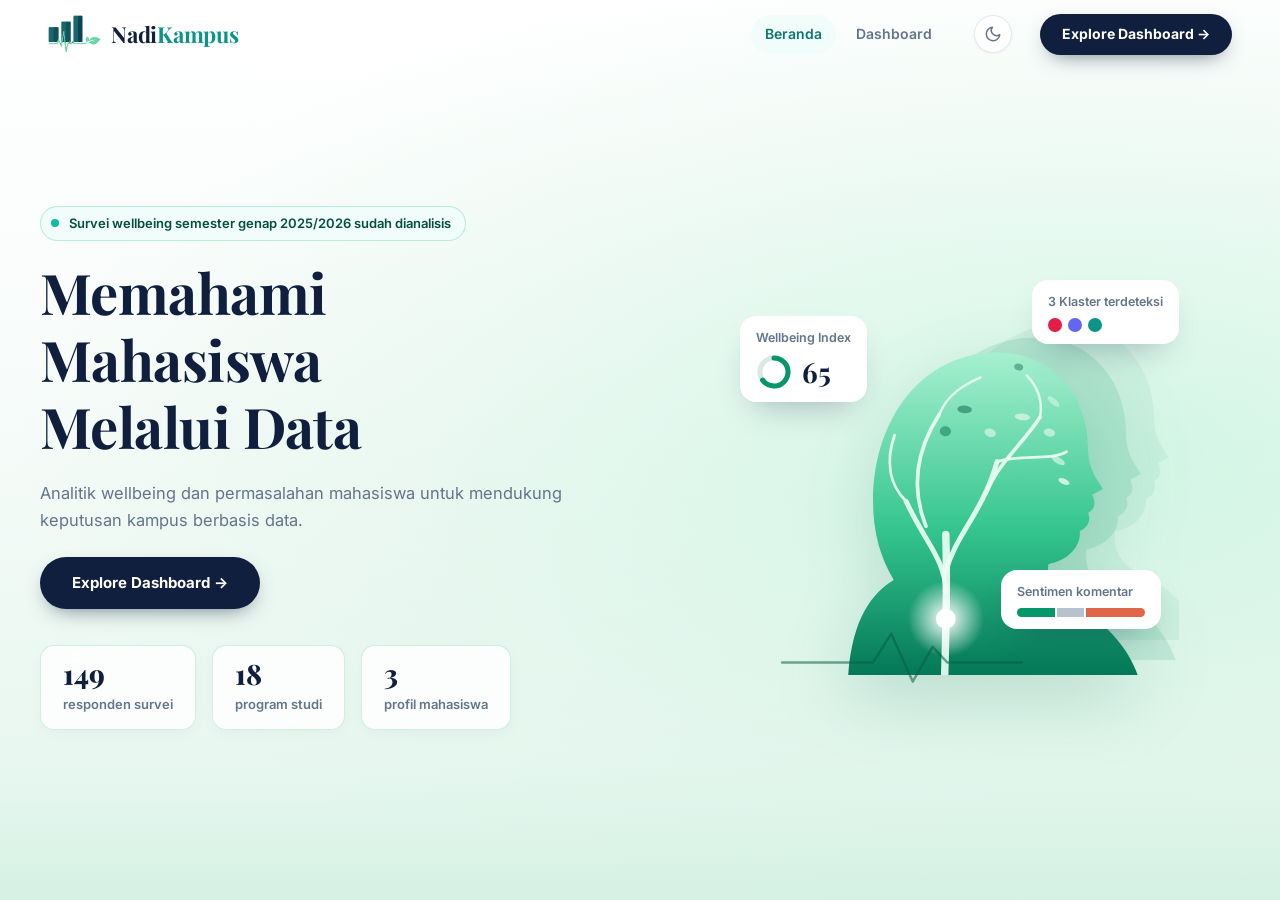
==== commit 1856cc1c: "style(typography): apply Lucinda-style high-contrast editorial serif (Playfair Display) to all headi" ====
--- a/frontend/index.html
+++ b/frontend/index.html
@@ -8,7 +8,7 @@
   <link rel="icon" type="image/png" href="img/logo_mark.png" />
   <link rel="preconnect" href="https://fonts.googleapis.com" />
   <link rel="preconnect" href="https://fonts.gstatic.com" crossorigin />
-  <link href="https://fonts.googleapis.com/css2?family=Inter:ital,opsz,wght@0,14..32,400..800;1,14..32,400..800&family=Poppins:ital,wght@0,500;0,600;0,700;0,800;1,500;1,600&display=swap" rel="stylesheet" />
+  <link href="https://fonts.googleapis.com/css2?family=DM+Serif+Display:ital@0;1&family=Inter:ital,opsz,wght@0,14..32,400..700;1,14..32,400..700&family=Playfair+Display:ital,wght@0,600;0,700;0,800;0,900;1,600&family=Plus+Jakarta+Sans:ital,wght@0,400;0,500;0,600;0,700;1,400&display=swap" rel="stylesheet" />
   <script>
     (function() {
       var t = localStorage.getItem('nk_theme') || 'light';
@@ -16,7 +16,7 @@
       document.documentElement.style.colorScheme = t;
     })();
   </script>
-  <link rel="stylesheet" href="css/style.css?v=20261113_font_refresh_v3" />
+  <link rel="stylesheet" href="css/style.css?v=20261113_lucinda_serif_v4" />
   <style>
     /* CRITICAL MOBILE STYLING (PORSI HP MURNI) */
     @media (max-width: 860px) {
--- a/frontend/css/style.css
+++ b/frontend/css/style.css
@@ -1,4 +1,4 @@
-@import url('https://fonts.googleapis.com/css2?family=Inter:ital,opsz,wght@0,14..32,400..800;1,14..32,400..800&family=Poppins:ital,wght@0,500;0,600;0,700;0,800;1,500;1,600&display=swap');
+@import url('https://fonts.googleapis.com/css2?family=DM+Serif+Display:ital@0;1&family=Inter:ital,opsz,wght@0,14..32,400..700;1,14..32,400..700&family=Playfair+Display:ital,wght@0,600;0,700;0,800;0,900;1,600&family=Plus+Jakarta+Sans:ital,wght@0,400;0,500;0,600;0,700;1,400&display=swap');
 /* =========================================================
    NadiKampus — stylesheet
    Palet: emerald, putih, navy gelap
@@ -29,8 +29,8 @@
   --r-card: 18px;
   --r-inner: 12px;
 
-  --serif: 'Poppins', -apple-system, BlinkMacSystemFont, sans-serif;
-  --sans: 'Inter', -apple-system, BlinkMacSystemFont, sans-serif;
+  --serif: 'Playfair Display', 'DM Serif Display', Georgia, serif;
+  --sans: 'Inter', 'Plus Jakarta Sans', system-ui, -apple-system, sans-serif;
   --ease: cubic-bezier(.2, .8, .2, 1);
 }
 
@@ -4474,3 +4474,19 @@
 .quote__src-badge--telegram { background: #F0F9FF; color: #0369A1; border: 1px solid #BAE6FD; }
 [data-theme="dark"] .quote__src-badge--gform { background: rgba(99, 102, 241, 0.15); color: #A5B4FC; border-color: rgba(99, 102, 241, 0.3); }
 [data-theme="dark"] .quote__src-badge--telegram { background: rgba(14, 165, 233, 0.15); color: #7DD3FC; border-color: rgba(14, 165, 233, 0.3); }
+
+/* Tipografi Human-Editorial 'Lucinda' Serif (Playfair Display) */
+h1, h2, h3, h4, h5, 
+.hero__title, 
+.brand__name, 
+.card__head h4, 
+.view__head h3, 
+.dash__head h2, 
+.crumb-title,
+.kpi__num,
+.chip__row b,
+.dn__center b {
+  font-family: var(--serif) !important;
+  font-weight: 700;
+  letter-spacing: -0.01em;
+}
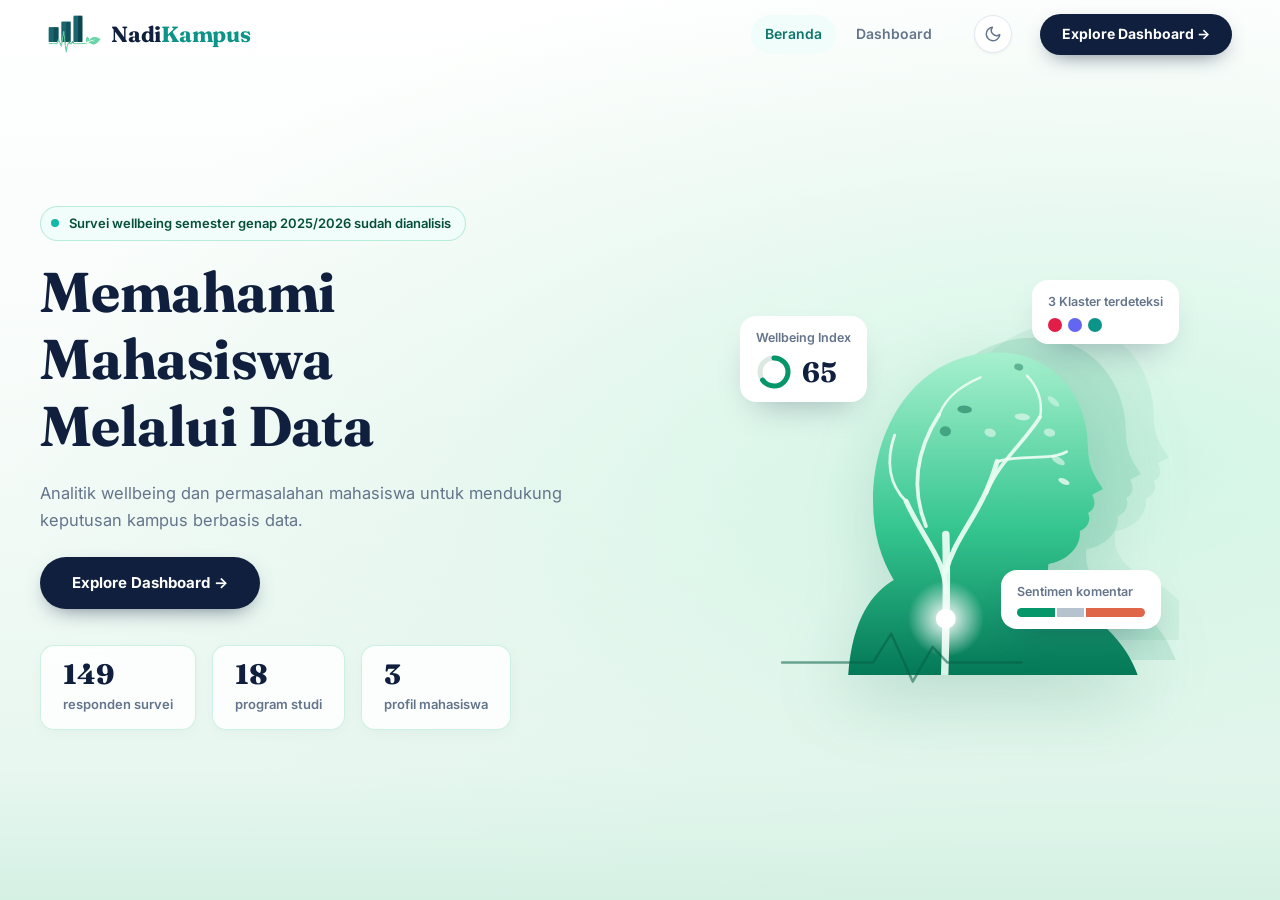
==== commit 46aa662e: "style(typography): switch heading font to Sergio Trendy / Alameda aesthetic (Fraunces Display Serif)" ====
--- a/frontend/index.html
+++ b/frontend/index.html
@@ -8,7 +8,7 @@
   <link rel="icon" type="image/png" href="img/logo_mark.png" />
   <link rel="preconnect" href="https://fonts.googleapis.com" />
   <link rel="preconnect" href="https://fonts.gstatic.com" crossorigin />
-  <link href="https://fonts.googleapis.com/css2?family=DM+Serif+Display:ital@0;1&family=Inter:ital,opsz,wght@0,14..32,400..700;1,14..32,400..700&family=Playfair+Display:ital,wght@0,600;0,700;0,800;0,900;1,600&family=Plus+Jakarta+Sans:ital,wght@0,400;0,500;0,600;0,700;1,400&display=swap" rel="stylesheet" />
+  <link href="https://fonts.googleapis.com/css2?family=Fraunces:ital,opsz,wght@0,9..144,600..900;1,9..144,600..900&family=Inter:ital,opsz,wght@0,14..32,400..700;1,14..32,400..700&family=Plus+Jakarta+Sans:ital,wght@0,400;0,500;0,600;0,700;1,400&display=swap" rel="stylesheet" />
   <script>
     (function() {
       var t = localStorage.getItem('nk_theme') || 'light';
@@ -16,7 +16,7 @@
       document.documentElement.style.colorScheme = t;
     })();
   </script>
-  <link rel="stylesheet" href="css/style.css?v=20261113_lucinda_serif_v4" />
+  <link rel="stylesheet" href="css/style.css?v=20261113_sergio_trendy_v5" />
   <style>
     /* CRITICAL MOBILE STYLING (PORSI HP MURNI) */
     @media (max-width: 860px) {
--- a/frontend/css/style.css
+++ b/frontend/css/style.css
@@ -1,4 +1,4 @@
-@import url('https://fonts.googleapis.com/css2?family=DM+Serif+Display:ital@0;1&family=Inter:ital,opsz,wght@0,14..32,400..700;1,14..32,400..700&family=Playfair+Display:ital,wght@0,600;0,700;0,800;0,900;1,600&family=Plus+Jakarta+Sans:ital,wght@0,400;0,500;0,600;0,700;1,400&display=swap');
+@import url('https://fonts.googleapis.com/css2?family=Fraunces:ital,opsz,wght@0,9..144,600..900;1,9..144,600..900&family=Inter:ital,opsz,wght@0,14..32,400..700;1,14..32,400..700&family=Plus+Jakarta+Sans:ital,wght@0,400;0,500;0,600;0,700;1,400&display=swap');
 /* =========================================================
    NadiKampus — stylesheet
    Palet: emerald, putih, navy gelap
@@ -29,7 +29,7 @@
   --r-card: 18px;
   --r-inner: 12px;
 
-  --serif: 'Playfair Display', 'DM Serif Display', Georgia, serif;
+  --serif: 'Fraunces', 'DM Serif Display', Georgia, serif;
   --sans: 'Inter', 'Plus Jakarta Sans', system-ui, -apple-system, sans-serif;
   --ease: cubic-bezier(.2, .8, .2, 1);
 }
@@ -4475,7 +4475,7 @@
 [data-theme="dark"] .quote__src-badge--gform { background: rgba(99, 102, 241, 0.15); color: #A5B4FC; border-color: rgba(99, 102, 241, 0.3); }
 [data-theme="dark"] .quote__src-badge--telegram { background: rgba(14, 165, 233, 0.15); color: #7DD3FC; border-color: rgba(14, 165, 233, 0.3); }
 
-/* Tipografi Human-Editorial 'Lucinda' Serif (Playfair Display) */
+/* Tipografi Sergio Trendy / Alameda (Fraunces Display Serif) */
 h1, h2, h3, h4, h5, 
 .hero__title, 
 .brand__name, 
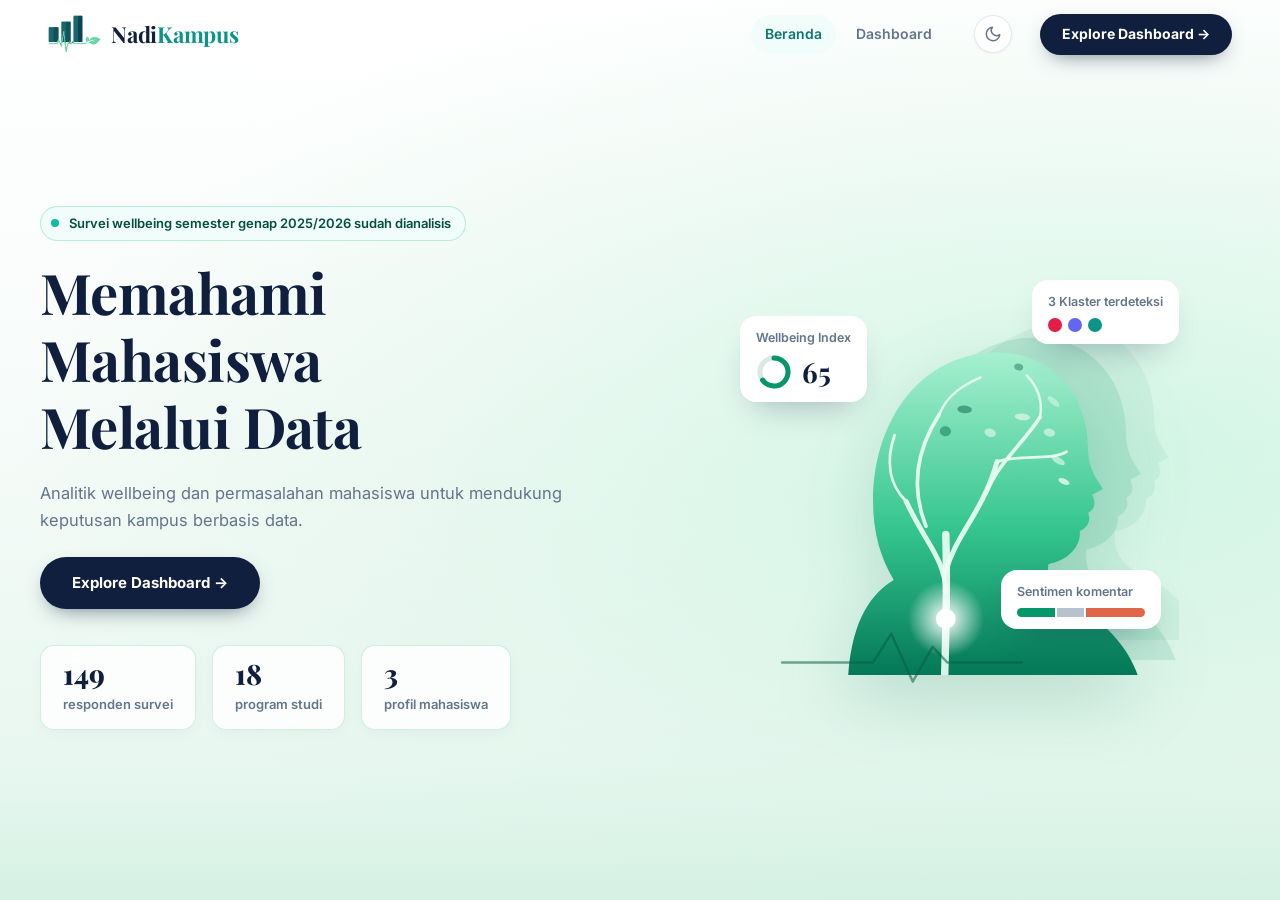
==== commit bfbe5feb: "style(typography): switch UI headings back to Lucinda editorial serif (Playfair Display / DM Serif D" ====
--- a/frontend/index.html
+++ b/frontend/index.html
@@ -16,7 +16,7 @@
       document.documentElement.style.colorScheme = t;
     })();
   </script>
-  <link rel="stylesheet" href="css/style.css?v=20261113_sergio_trendy_v5" />
+  <link rel="stylesheet" href="css/style.css?v=20261113_lucinda_v6" />
   <style>
     /* CRITICAL MOBILE STYLING (PORSI HP MURNI) */
     @media (max-width: 860px) {
--- a/frontend/css/style.css
+++ b/frontend/css/style.css
@@ -1,8 +1,8 @@
-@import url('https://fonts.googleapis.com/css2?family=Fraunces:ital,opsz,wght@0,9..144,600..900;1,9..144,600..900&family=Inter:ital,opsz,wght@0,14..32,400..700;1,14..32,400..700&family=Plus+Jakarta+Sans:ital,wght@0,400;0,500;0,600;0,700;1,400&display=swap');
+@import url('https://fonts.googleapis.com/css2?family=DM+Serif+Display:ital@0;1&family=Inter:ital,opsz,wght@0,14..32,400..700;1,14..32,400..700&family=Playfair+Display:ital,wght@0,600;0,700;0,800;0,900;1,600&family=Plus+Jakarta+Sans:ital,wght@0,400;0,500;0,600;0,700;1,400&display=swap');
 /* =========================================================
    NadiKampus — stylesheet
    Palet: emerald, putih, navy gelap
-   Tipografi: Fraunces (judul) + Plus Jakarta Sans (isi)
+   Tipografi: Lucinda Serif (Playfair Display) + Inter / Plus Jakarta Sans
    ========================================================= */
 :root {
   --navy: #0F1F3D;
@@ -29,7 +29,7 @@
   --r-card: 18px;
   --r-inner: 12px;
 
-  --serif: 'Fraunces', 'DM Serif Display', Georgia, serif;
+  --serif: 'Playfair Display', 'DM Serif Display', Georgia, serif;
   --sans: 'Inter', 'Plus Jakarta Sans', system-ui, -apple-system, sans-serif;
   --ease: cubic-bezier(.2, .8, .2, 1);
 }
@@ -4475,7 +4475,43 @@
 [data-theme="dark"] .quote__src-badge--gform { background: rgba(99, 102, 241, 0.15); color: #A5B4FC; border-color: rgba(99, 102, 241, 0.3); }
 [data-theme="dark"] .quote__src-badge--telegram { background: rgba(14, 165, 233, 0.15); color: #7DD3FC; border-color: rgba(14, 165, 233, 0.3); }
 
-/* Tipografi Sergio Trendy / Alameda (Fraunces Display Serif) */
+/* =========================================================
+   Laporan Pemeriksaan Formal (Standar Laporan Psikologis & Akademik)
+   Hitam-Putih / Grayscale Elegan, 100% Times New Roman, Tanpa Warna AI / Emoji
+   ========================================================= */
+.reco-report-content,
+.reco-report-content *,
+#modalReportContent,
+#modalReportContent * {
+  font-family: 'Times New Roman', Times, 'Nimbus Roman No9 L', serif !important;
+  color: #000000 !important;
+}
+
+.reco-report-content table {
+  border-collapse: collapse !important;
+}
+
+.reco-report-content th {
+  background: #E2E8F0 !important;
+  color: #000000 !important;
+  border: 1px solid #000000 !important;
+}
+
+.reco-report-content td {
+  border: 1px solid #000000 !important;
+  background: #FFFFFF;
+}
+
+.reco-report-content tr[style*="background:#F1F5F9"] td,
+.reco-report-content tr[style*="background:#E2E8F0"] td,
+.reco-report-content td[style*="background:#F8FAFC"],
+.reco-report-content td[style*="background:#F1F5F9"],
+.reco-report-content td[style*="background:#E2E8F0"] {
+  background: #F1F5F9 !important;
+  color: #000000 !important;
+}
+
+/* Tipografi Human-Editorial 'Lucinda' Serif (Playfair Display) */
 h1, h2, h3, h4, h5, 
 .hero__title, 
 .brand__name, 
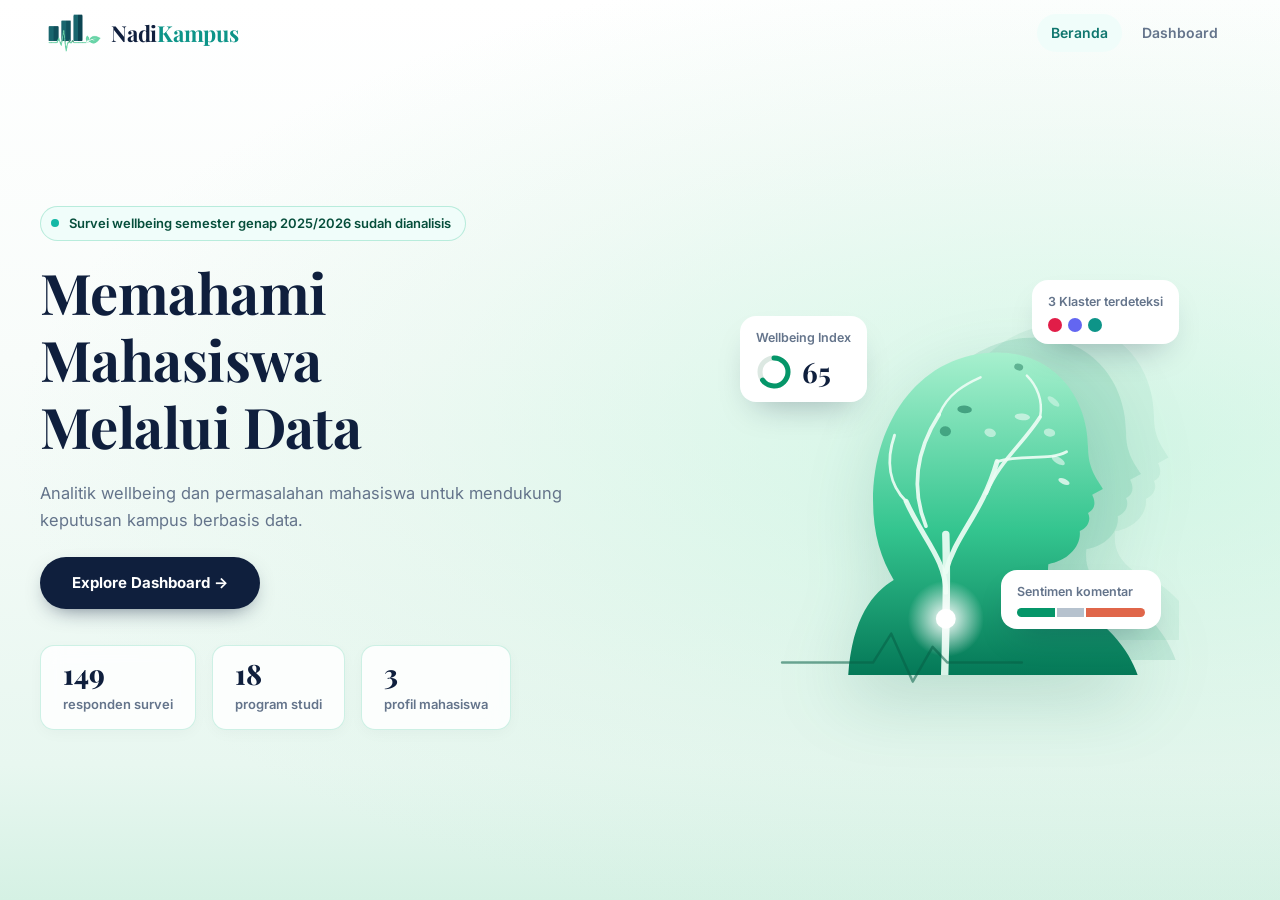
==== commit f9cb2950: "refactor(landing): remove redundant theme toggle and explore dashboard button from top navbar" ====
--- a/frontend/index.html
+++ b/frontend/index.html
@@ -16,7 +16,7 @@
       document.documentElement.style.colorScheme = t;
     })();
   </script>
-  <link rel="stylesheet" href="css/style.css?v=20261113_lucinda_v6" />
+  <link rel="stylesheet" href="css/style.css?v=20261116_topbar_fixes_v18" />
   <style>
     /* CRITICAL MOBILE STYLING (PORSI HP MURNI) */
     @media (max-width: 860px) {
@@ -203,23 +203,6 @@
         <a href="index.html" class="is-current">Beranda</a>
         <a href="dashboard.html">Dashboard</a>
       </nav>
-      <button class="theme-toggle-btn" type="button" aria-label="Ganti mode gelap/terang" title="Mode Gelap / Terang">
-        <svg class="theme-icon-sun" viewBox="0 0 24 24" width="18" height="18" fill="none" stroke="currentColor" stroke-width="2" stroke-linecap="round" stroke-linejoin="round">
-          <circle cx="12" cy="12" r="5"></circle>
-          <line x1="12" y1="1" x2="12" y2="3"></line>
-          <line x1="12" y1="21" x2="12" y2="23"></line>
-          <line x1="4.22" y1="4.22" x2="5.64" y2="5.64"></line>
-          <line x1="18.36" y1="18.36" x2="19.78" y2="19.78"></line>
-          <line x1="1" y1="12" x2="3" y2="12"></line>
-          <line x1="21" y1="12" x2="23" y2="12"></line>
-          <line x1="4.22" y1="19.78" x2="5.64" y2="18.36"></line>
-          <line x1="18.36" y1="5.64" x2="19.78" y2="4.22"></line>
-        </svg>
-        <svg class="theme-icon-moon" viewBox="0 0 24 24" width="18" height="18" fill="none" stroke="currentColor" stroke-width="2" stroke-linecap="round" stroke-linejoin="round">
-          <path d="M21 12.79A9 9 0 1 1 11.21 3 7 7 0 0 0 21 12.79z"></path>
-        </svg>
-      </button>
-      <a class="btn btn--navy btn--sm" href="dashboard.html">Explore Dashboard &rarr;</a>
     </div>
   </header>
 
--- a/frontend/css/style.css
+++ b/frontend/css/style.css
@@ -419,6 +419,8 @@
 .pcard__pct { font-family: var(--serif); font-size: 44px; line-height: 1; font-weight: 600; color: var(--c); }
 .pcard__pct small { font-size: 20px; margin-left: 2px; }
 .pcard h4 { font-size: 15px; font-weight: 700; line-height: 1.3; }
+.pcard__name-short, .pcard__n-short { display: none; }
+.pcard__name-full, .pcard__n-full { display: inline; }
 .pcard__n { font-size: 13px; color: var(--muted); }
 .pcard__bar { height: 6px; border-radius: 6px; background: #EAF1EE; margin-top: 4px; }
 .pcard__bar i { display: block; height: 100%; border-radius: 6px; background: var(--c); transform-origin: left; animation: grow .9s var(--ease) both; }
@@ -2359,13 +2361,23 @@
   .app-topbar__actions .select--app {
     width: 100% !important;
     flex: 1 !important;
-    padding: 2px 8px 2px 10px !important;
+    padding: 2px 6px 2px 10px !important;
+  }
+
+  .app-topbar__actions .select--app span {
+    font-size: 12px !important;
+    font-weight: 600 !important;
+    flex-shrink: 0 !important;
+    margin-right: 2px !important;
   }
 
   .app-topbar__actions .select--app select {
-    font-size: 13px !important;
-    padding: 6px 28px 6px 6px !important;
+    font-size: 12.5px !important;
+    font-weight: 600 !important;
+    padding: 5px 22px 5px 4px !important;
     width: 100% !important;
+    background-position: right 4px center !important;
+    background-size: 14px 14px !important;
   }
 
   .desktop-only-btn {
@@ -2375,6 +2387,13 @@
   .app-topbar__btn-group {
     display: inline-flex !important;
     flex-shrink: 0 !important;
+  }
+
+  #btnPrintReport {
+    padding: 6.5px 12px !important;
+    font-size: 12px !important;
+    white-space: nowrap !important;
+    border-radius: 999px !important;
   }
 
   .app-topbar__btn-group .btn {
@@ -2608,21 +2627,127 @@
     text-overflow: ellipsis !important;
   }
 
-  /* Tab 2: Profiling */
+  /* Tab 2: Profiling Mobile (3 Kolom Kompak Sejajar, Angka Persentase di Tengah Antara Rentan & Mahasiswa) */
   .profiles {
+    display: grid !important;
+    grid-template-columns: repeat(3, 1fr) !important;
+    gap: 8px !important;
+    margin-bottom: 14px !important;
+  }
+
+  .pcard {
+    width: auto !important;
+    max-width: none !important;
+    padding: 12px 10px 11px !important;
+    border-radius: 13px !important;
+    border: 1.5px solid var(--line) !important;
+    background: #FFFFFF !important;
+    box-sizing: border-box !important;
+    display: flex !important;
+    flex-direction: column !important;
+    gap: 2px !important;
+    text-align: left !important;
+    min-width: 0 !important;
+  }
+
+  /* Ratakan urutan vertikal: Badge (1) -> Title/Rentan (2) -> Persen (3) -> Jumlah Mhs (4) -> Bar (5) */
+  .pcard__header {
+    display: contents !important;
+  }
+
+  .pcard__badge {
+    order: 1 !important;
+    align-self: flex-start !important;
+    font-size: 10px !important;
+    padding: 2.5px 6px !important;
+    border-radius: 6px !important;
+    font-weight: 700 !important;
+    white-space: nowrap !important;
+    margin-bottom: 3px !important;
+  }
+
+  .pcard h4, .pcard__title {
+    order: 2 !important;
+    font-size: 13.5px !important;
+    font-weight: 700 !important;
+    line-height: 1.25 !important;
+    margin: 0 0 2px !important;
+    white-space: nowrap !important;
+    overflow: hidden !important;
+    text-overflow: ellipsis !important;
+  }
+
+  .pcard__name-full, .pcard__n-full {
+    display: none !important;
+  }
+
+  .pcard__name-short, .pcard__n-short {
+    display: inline !important;
+  }
+
+  .pcard__pct {
+    order: 3 !important;
+    font-family: var(--serif) !important;
+    font-size: 28px !important;
+    font-weight: 800 !important;
+    line-height: 1.1 !important;
+    letter-spacing: -0.6px !important;
+    color: var(--c) !important;
+    margin: 1px 0 2px !important;
+  }
+
+  .pcard__pct small {
+    font-size: 14.5px !important;
+    font-weight: 700 !important;
+    margin-left: 1.5px !important;
+  }
+
+  .pcard__n {
+    order: 4 !important;
+    font-size: 10.5px !important;
+    color: var(--muted) !important;
+    white-space: nowrap !important;
+    overflow: hidden !important;
+    text-overflow: ellipsis !important;
+    display: block !important;
+    margin-bottom: 4px !important;
+  }
+
+  .pcard__bar {
+    order: 5 !important;
+    height: 4.5px !important;
+    margin-top: auto !important;
+    border-radius: 999px !important;
+  }
+
+  /* Tab 3: Student Voice Mobile */
+  .grid2--voice {
     grid-template-columns: 1fr !important;
-    gap: 10px !important;
-  }
-
-  .pcard {
-    padding: 14px !important;
-  }
-
-  .pcard__pct {
-    font-size: 30px !important;
-  }
-
-  /* Tab 3: Student Voice */
+    gap: 16px !important;
+  }
+
+  /* Donut / Pie Chart Sentimen: Rata Tengah Presisi */
+  .donutwrap {
+    display: flex !important;
+    flex-direction: column !important;
+    align-items: center !important;
+    justify-content: center !important;
+    gap: 16px !important;
+    width: 100% !important;
+    margin: 0 auto !important;
+  }
+
+  .donut {
+    margin: 4px auto !important;
+    align-self: center !important;
+  }
+
+  .legend {
+    width: 100% !important;
+    min-width: 100% !important;
+    box-sizing: border-box !important;
+  }
+
   .sent-kpis {
     grid-template-columns: repeat(3, 1fr) !important;
     gap: 6px !important;
@@ -2643,6 +2768,52 @@
 
   .sent-kpi__sub {
     display: none !important;
+  }
+
+  /* Komentar Mahasiswa Mobile: 1 Kolom Full Width, Lega & Tidak Terpotong */
+  .quotes {
+    display: grid !important;
+    grid-template-columns: 1fr !important;
+    gap: 12px !important;
+  }
+
+  .quote {
+    padding: 14px 14px 13px !important;
+    border-radius: 12px !important;
+    box-sizing: border-box !important;
+    width: 100% !important;
+    min-width: 0 !important;
+  }
+
+  .quote p {
+    font-size: 13.5px !important;
+    line-height: 1.55 !important;
+    word-break: break-word !important;
+    overflow-wrap: break-word !important;
+  }
+
+  .quote__meta {
+    display: flex !important;
+    align-items: center !important;
+    justify-content: space-between !important;
+    flex-wrap: wrap !important;
+    gap: 6px !important;
+    margin-top: 10px !important;
+    padding-top: 8px !important;
+  }
+
+  .quote__topic {
+    font-size: 12px !important;
+    font-weight: 600 !important;
+  }
+
+  .quote__sent {
+    font-size: 11px !important;
+    font-weight: 700 !important;
+    padding: 2.5px 8px !important;
+    border-radius: 6px !important;
+    white-space: nowrap !important;
+    flex-shrink: 0 !important;
   }
 
   /* Bar Topik Dominan Mobile */
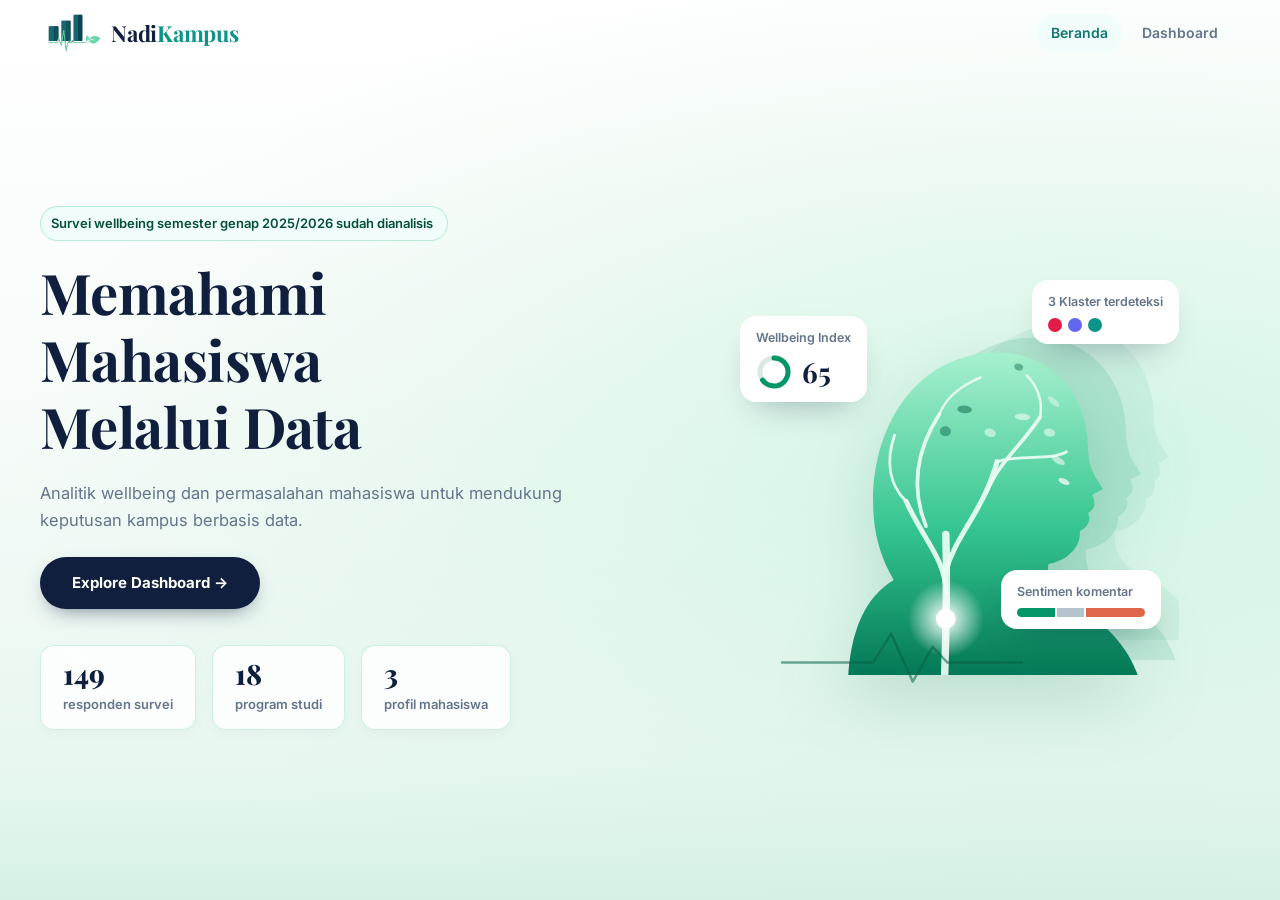
==== commit 58216f19: "fix(landing): remove green pulsing dot from hero pill text" ====
--- a/frontend/index.html
+++ b/frontend/index.html
@@ -211,7 +211,7 @@
     <section class="hero hero--landing" id="top">
       <div class="hero__inner">
         <div class="hero__copy">
-          <p class="hero__pill"><span class="dot"></span>Survei wellbeing semester genap 2025/2026 sudah dianalisis</p>
+          <p class="hero__pill">Survei wellbeing semester genap 2025/2026 sudah dianalisis</p>
           <h1 class="hero__title">
             <span class="line"><span>Memahami</span></span>
             <span class="line"><span>Mahasiswa</span></span>
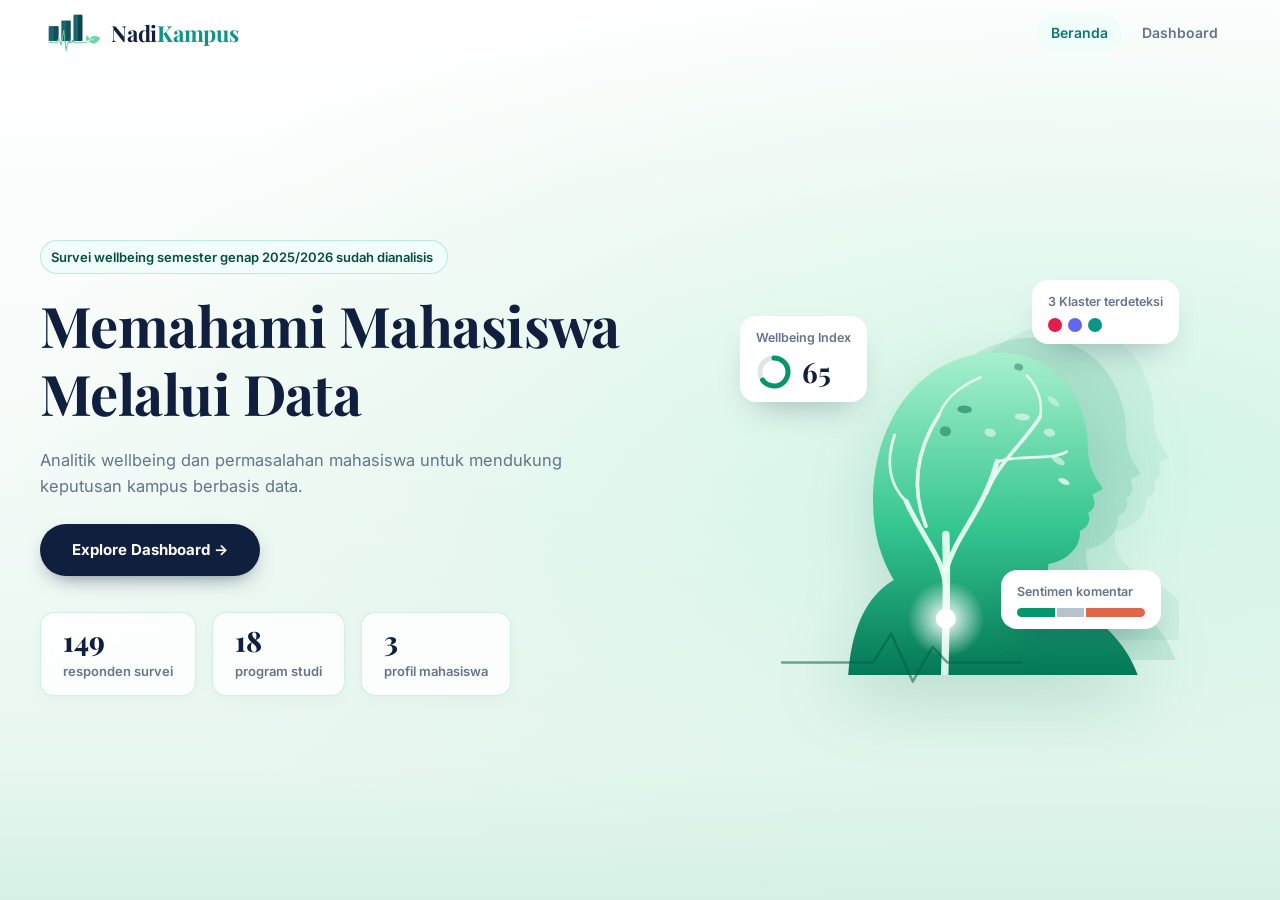
==== commit 029b9ff1: "fix(landing): balance hero title into 2 clean lines to eliminate orphan word on mobile" ====
--- a/frontend/index.html
+++ b/frontend/index.html
@@ -16,7 +16,7 @@
       document.documentElement.style.colorScheme = t;
     })();
   </script>
-  <link rel="stylesheet" href="css/style.css?v=20261116_topbar_fixes_v18" />
+  <link rel="stylesheet" href="css/style.css?v=20261116_hero_title_v19" />
   <style>
     /* CRITICAL MOBILE STYLING (PORSI HP MURNI) */
     @media (max-width: 860px) {
@@ -86,17 +86,17 @@
         line-height: 1.3 !important;
       }
       .hero__title {
-        font-size: 26px !important;
-        line-height: 1.2 !important;
-        margin-bottom: 8px !important;
-        letter-spacing: -0.02em !important;
+        font-size: clamp(23px, 6.8vw, 29px) !important;
+        line-height: 1.22 !important;
+        margin-bottom: 10px !important;
+        letter-spacing: -0.025em !important;
       }
       .hero__title .line {
-        display: inline !important;
+        display: block !important;
         overflow: visible !important;
       }
       .hero__title .line > span {
-        display: inline !important;
+        display: inline-block !important;
         transform: none !important;
         animation: none !important;
       }
@@ -213,8 +213,7 @@
         <div class="hero__copy">
           <p class="hero__pill">Survei wellbeing semester genap 2025/2026 sudah dianalisis</p>
           <h1 class="hero__title">
-            <span class="line"><span>Memahami</span></span>
-            <span class="line"><span>Mahasiswa</span></span>
+            <span class="line"><span>Memahami Mahasiswa</span></span>
             <span class="line"><span>Melalui Data</span></span>
           </h1>
           <p class="hero__sub">Analitik wellbeing dan permasalahan mahasiswa untuk mendukung keputusan kampus berbasis data.</p>
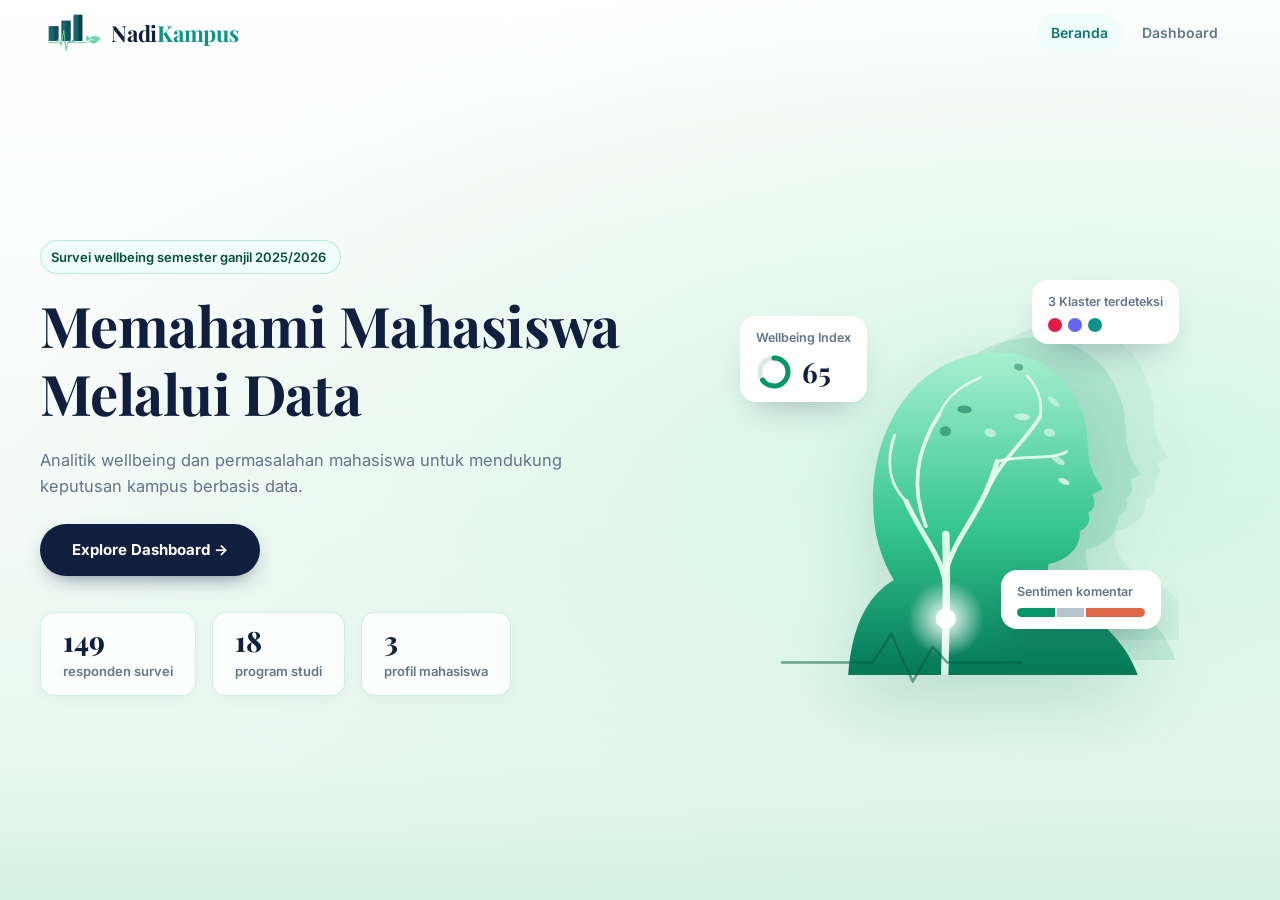
==== commit 131a39af: "fix(copy): update semester period to ganjil and remove 'sudah dianalisis' suffix" ====
--- a/frontend/index.html
+++ b/frontend/index.html
@@ -211,7 +211,7 @@
     <section class="hero hero--landing" id="top">
       <div class="hero__inner">
         <div class="hero__copy">
-          <p class="hero__pill">Survei wellbeing semester genap 2025/2026 sudah dianalisis</p>
+          <p class="hero__pill">Survei wellbeing semester ganjil 2025/2026</p>
           <h1 class="hero__title">
             <span class="line"><span>Memahami Mahasiswa</span></span>
             <span class="line"><span>Melalui Data</span></span>
